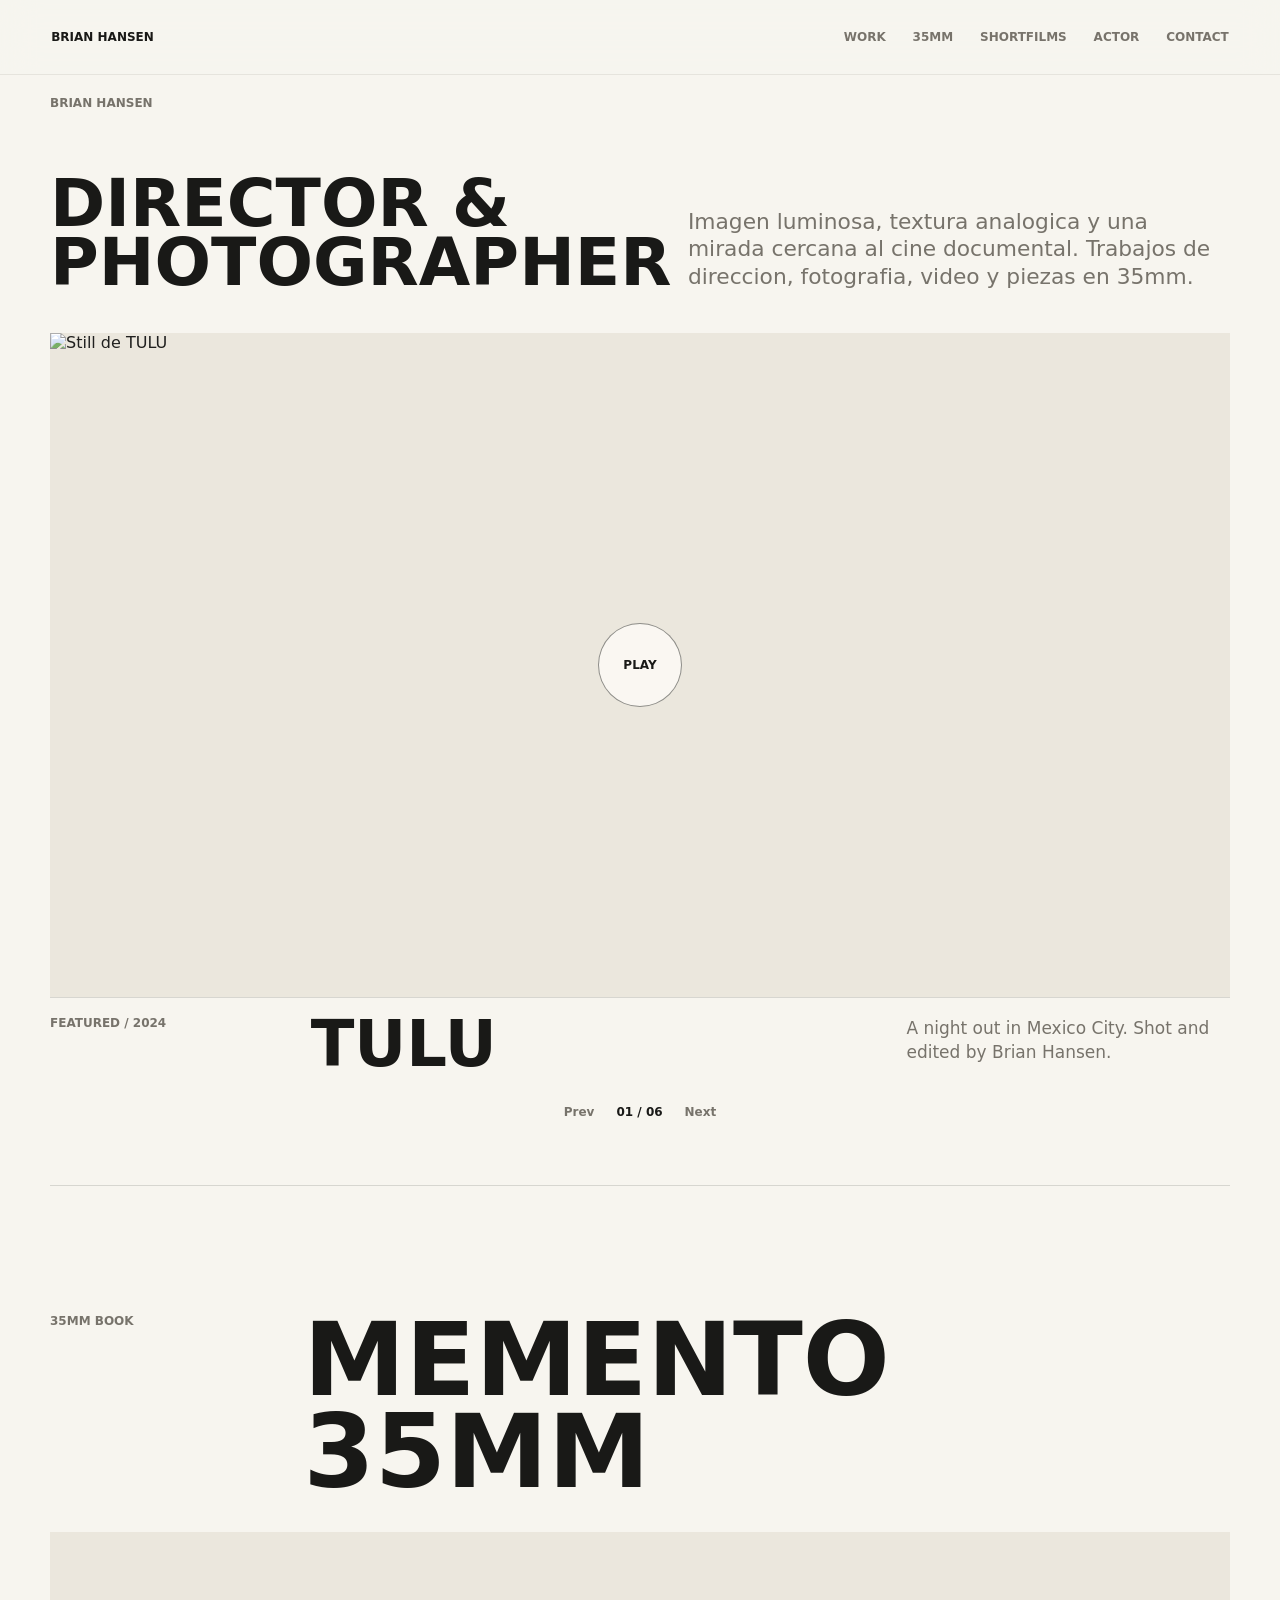
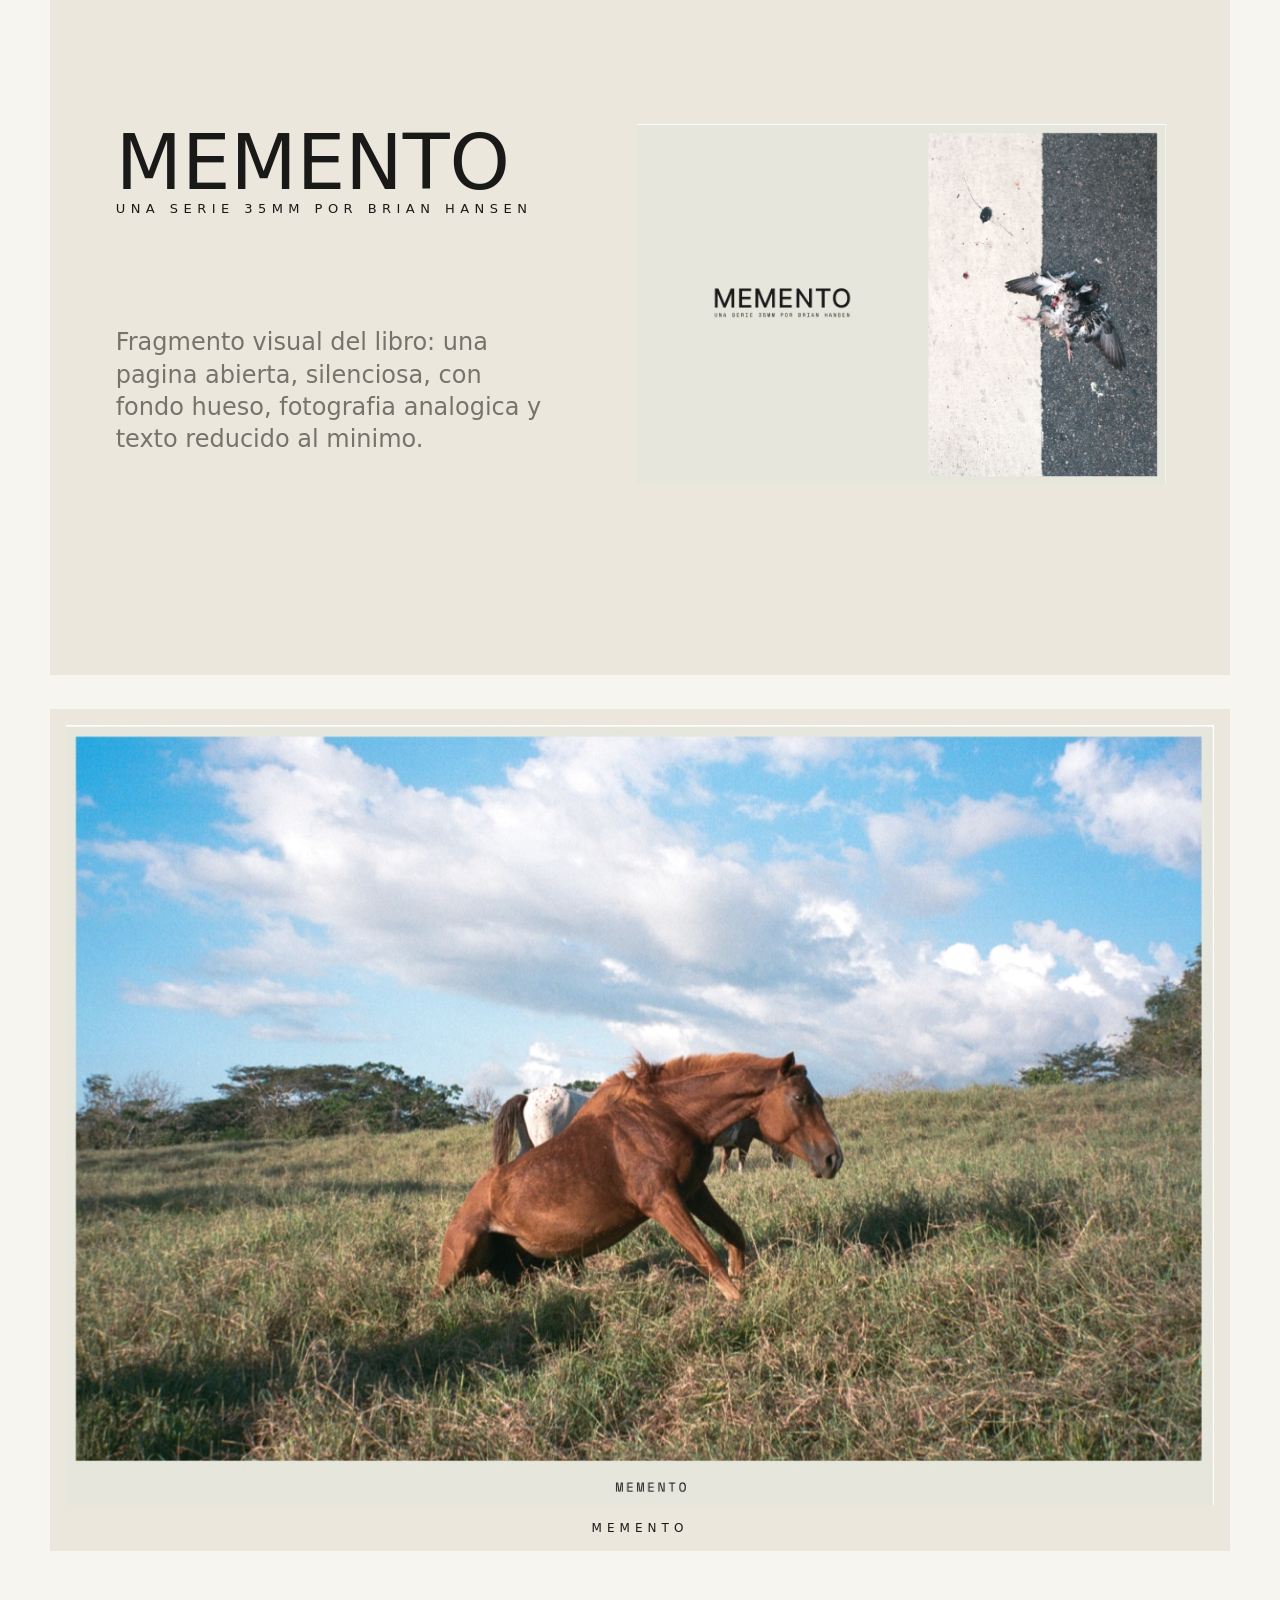
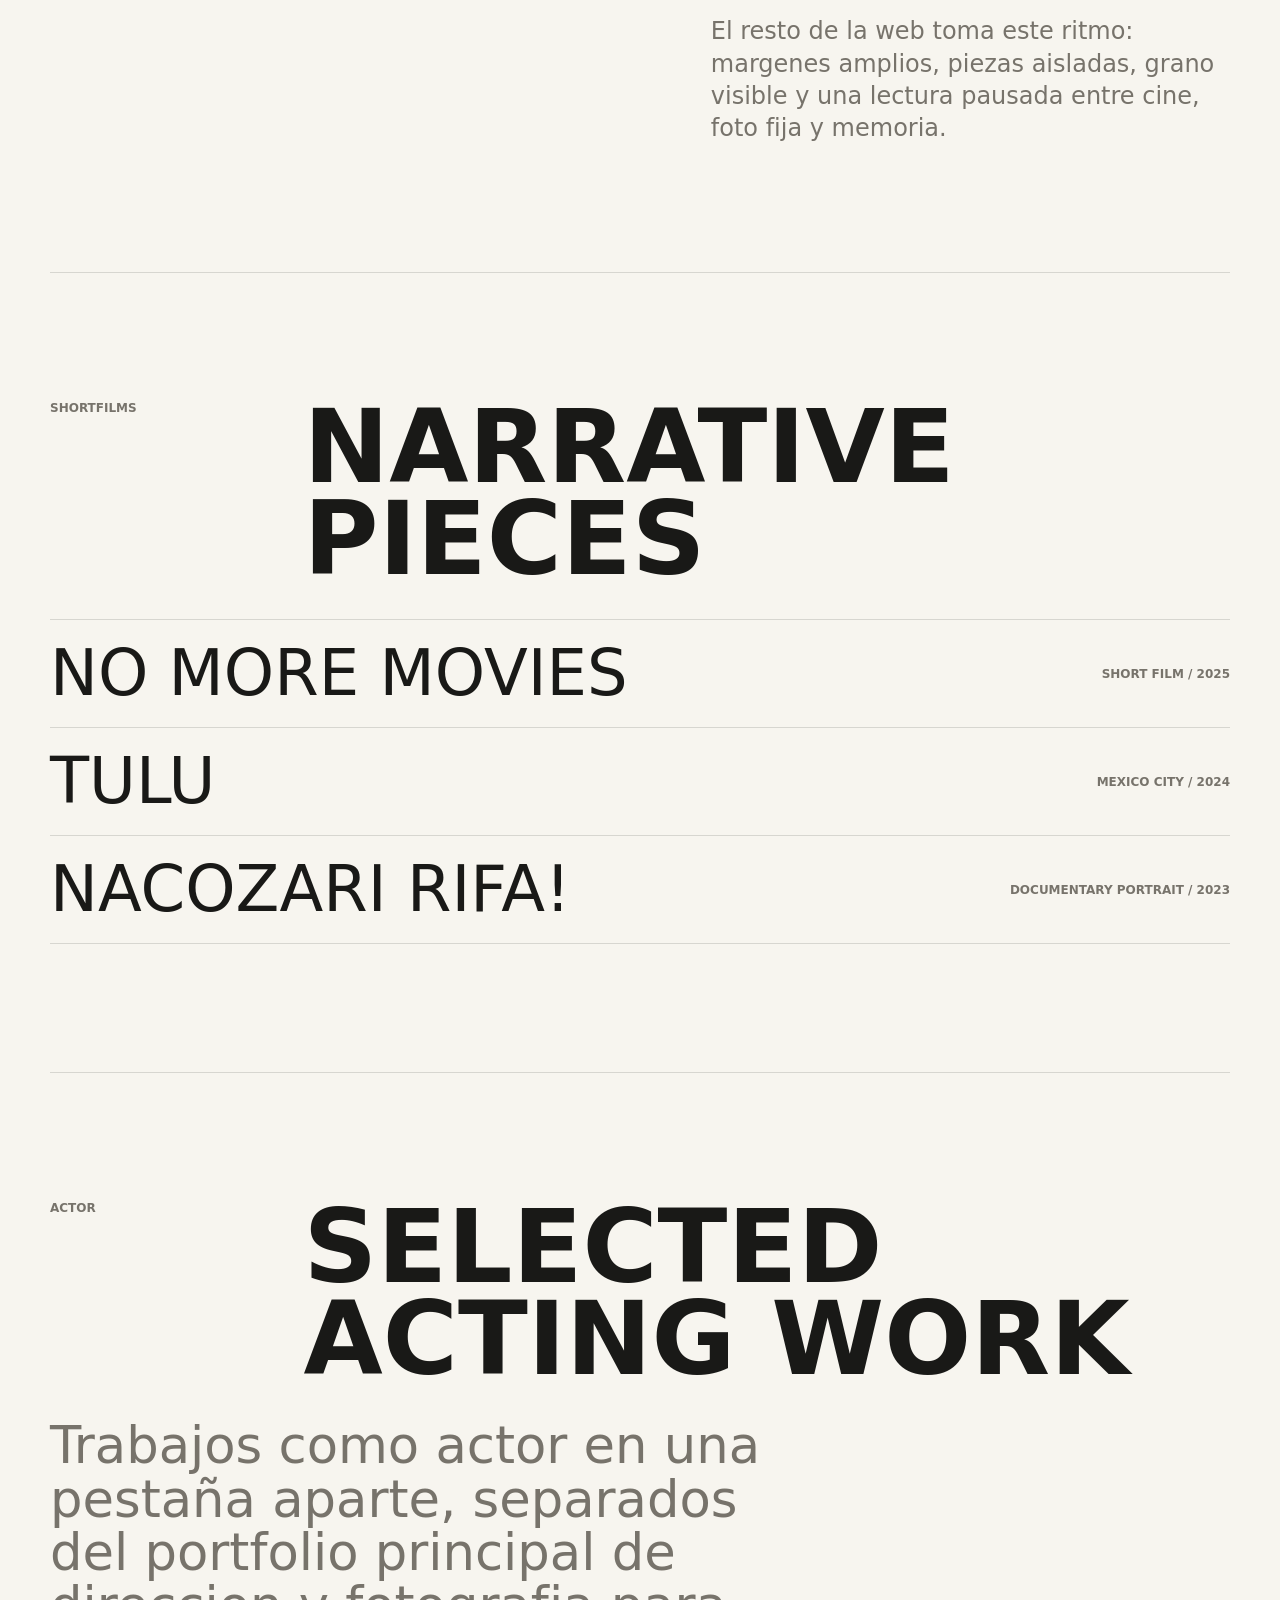
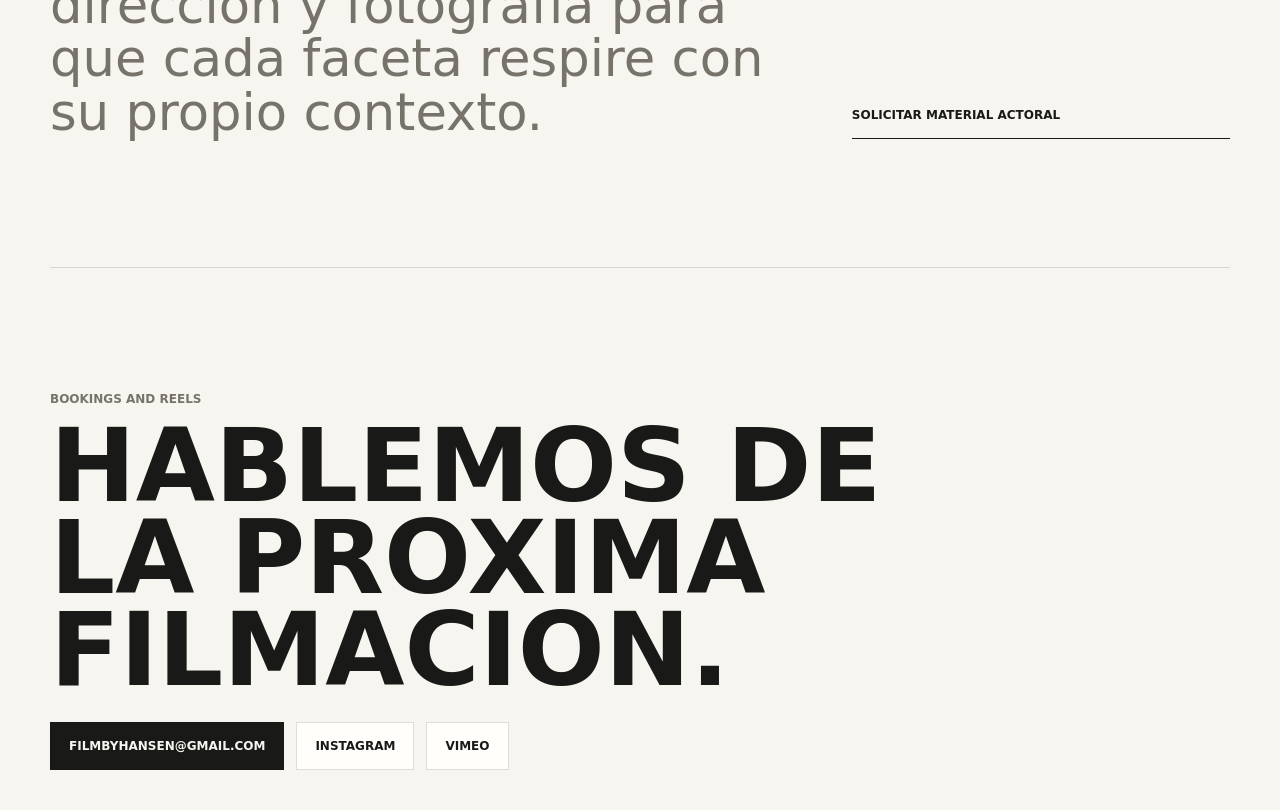
==== index.html @ e718292d "Integrate MEMENTO book design" ====
<!DOCTYPE html>
<html lang="es">
  <head>
    <meta charset="UTF-8" />
    <meta name="viewport" content="width=device-width, initial-scale=1.0" />
    <meta
      name="description"
      content="Portfolio de Brian Hansen: director y fotografo con trabajos en video, shortfilms y fotografia 35mm."
    />
    <title>Brian Hansen | Director &amp; Photographer</title>
    <link rel="preconnect" href="https://player.vimeo.com" />
    <link rel="preconnect" href="https://i.vimeocdn.com" />
    <link rel="stylesheet" href="styles.css" />
  </head>
  <body>
    <header class="site-header" aria-label="Navegacion principal">
      <a class="brand" href="#top" aria-label="Brian Hansen inicio">Brian Hansen</a>
      <nav class="nav-links" aria-label="Secciones">
        <a href="#work">Work</a>
        <a href="#film35">35mm</a>
        <a href="#shortfilms">Shortfilms</a>
        <a href="#actor">Actor</a>
        <a href="#contact">Contact</a>
      </nav>
    </header>

    <main id="top">
      <section class="hero" id="work" aria-labelledby="hero-title">
        <div class="hero-intro">
          <p class="eyebrow">Brian Hansen</p>
          <h1 id="hero-title">Director &amp; Photographer</h1>
          <p>
            Imagen luminosa, textura analogica y una mirada cercana al cine documental.
            Trabajos de direccion, fotografia, video y piezas en 35mm.
          </p>
        </div>

        <section class="video-slider" aria-label="Slider de videos destacados">
          <div class="slider-stage">
            <article class="video-slide is-active" data-slide="0">
              <div class="video-embed">
                <img
                  src="https://i.vimeocdn.com/video/2120066366-47542d2ae4c9530324d11126ade38a6db3bd0c8433f5620259aca87ca85e91a3-d_1280?region=us"
                  alt="Still de TULU"
                />
                <iframe
                  title="TULU"
                  data-src="https://player.vimeo.com/video/1163724360?autoplay=1&title=0&byline=0&portrait=0"
                  allow="autoplay; fullscreen; picture-in-picture"
                  allowfullscreen
                ></iframe>
                <button class="play-toggle" type="button" aria-label="Reproducir TULU">Play</button>
              </div>
              <div class="slide-caption">
                <p class="meta">Featured / 2024</p>
                <h2>TULU</h2>
                <p>A night out in Mexico City. Shot and edited by Brian Hansen.</p>
              </div>
            </article>

            <article class="video-slide" data-slide="1">
              <div class="video-embed">
                <img
                  src="https://i.vimeocdn.com/video/2115285097-c796450a4f90e58082576130c199a78e72ada7231e82ee15c2a05579bdffb4ff-d_1280?region=us"
                  alt="Still de Bonita de Coco Rodriguez"
                />
                <iframe
                  title="Bonita - Coco Rodriguez"
                  data-src="https://player.vimeo.com/video/1160390224?autoplay=1&title=0&byline=0&portrait=0"
                  allow="autoplay; fullscreen; picture-in-picture"
                  allowfullscreen
                ></iframe>
                <button class="play-toggle" type="button" aria-label="Reproducir Bonita">Play</button>
              </div>
              <div class="slide-caption">
                <p class="meta">Music video / 2021</p>
                <h2>Bonita</h2>
                <p>Coco Rodriguez. Una pieza de color suave, movimiento y retrato musical.</p>
              </div>
            </article>

            <article class="video-slide" data-slide="2">
              <div class="video-embed">
                <img
                  src="https://i.vimeocdn.com/video/2115280532-c2b528289d52d48f1424326a07df5d8d3e3b87e5ed878d24eaed14f46be901dd-d_1280?region=us"
                  alt="Still de Ludmila Di Pasquale"
                />
                <iframe
                  title="Ludmila Di Pasquale"
                  data-src="https://player.vimeo.com/video/1160387061?autoplay=1&title=0&byline=0&portrait=0"
                  allow="autoplay; fullscreen; picture-in-picture"
                  allowfullscreen
                ></iframe>
                <button class="play-toggle" type="button" aria-label="Reproducir Ludmila Di Pasquale">Play</button>
              </div>
              <div class="slide-caption">
                <p class="meta">VHS diaries / 2026</p>
                <h2>Ludmila Di Pasquale</h2>
                <p>Diario visual con pulso analogico, textura y un mood intimo.</p>
              </div>
            </article>

            <article class="video-slide" data-slide="3">
              <div class="video-embed">
                <img
                  src="https://i.vimeocdn.com/video/2115272348-2d9ceb173dfac9122493ea0d6aaea3e7dd2c75ab7226b50a33361fa3407226e4-d_1280?region=us"
                  alt="Still de Nacozari Rifa"
                />
                <iframe
                  title="NACOZARI RIFA!"
                  data-src="https://player.vimeo.com/video/1160381965?autoplay=1&title=0&byline=0&portrait=0"
                  allow="autoplay; fullscreen; picture-in-picture"
                  allowfullscreen
                ></iframe>
                <button class="play-toggle" type="button" aria-label="Reproducir Nacozari Rifa">Play</button>
              </div>
              <div class="slide-caption">
                <p class="meta">Documentary portrait / 2023</p>
                <h2>NACOZARI RIFA!</h2>
                <p>Retrato comunitario con energia de calle y textura documental.</p>
              </div>
            </article>

            <article class="video-slide" data-slide="4">
              <div class="video-embed">
                <img
                  src="https://i.vimeocdn.com/video/2115269432-40ba383ea2861d95f8d03ea176ce89d746c56f8c83f5751fd62368b0796d7a76-d_1280?region=us"
                  alt="Still de Chevrolet S10 Max"
                />
                <iframe
                  title="Chevrolet S10 Max"
                  data-src="https://player.vimeo.com/video/1160375315?autoplay=1&title=0&byline=0&portrait=0"
                  allow="autoplay; fullscreen; picture-in-picture"
                  allowfullscreen
                ></iframe>
                <button class="play-toggle" type="button" aria-label="Reproducir Chevrolet S10 Max">Play</button>
              </div>
              <div class="slide-caption">
                <p class="meta">Commercial / 2025</p>
                <h2>Chevrolet S10 Max</h2>
                <p>Trabajo comercial con escala, ritmo y direccion de imagen.</p>
              </div>
            </article>

            <article class="video-slide" data-slide="5">
              <div class="video-embed">
                <img
                  src="https://i.vimeocdn.com/video/2071306256-d37beba1914ae147e707527c3e86667fc1a6af97c6951a404f28686cd6ac36c1-d_1280?region=us"
                  alt="Still de No More Movies"
                />
                <iframe
                  title="No More Movies"
                  data-src="https://player.vimeo.com/video/1038807040?autoplay=1&title=0&byline=0&portrait=0"
                  allow="autoplay; fullscreen; picture-in-picture"
                  allowfullscreen
                ></iframe>
                <button class="play-toggle" type="button" aria-label="Reproducir No More Movies">Play</button>
              </div>
              <div class="slide-caption">
                <p class="meta">Short film / 2025</p>
                <h2>No More Movies</h2>
                <p>Pieza narrativa breve, integrada al slider para reproducirse dentro de la web.</p>
              </div>
            </article>
          </div>

          <div class="slider-controls" aria-label="Controles del slider">
            <button class="slider-prev" type="button">Prev</button>
            <span class="slider-count" aria-live="polite">01 / 06</span>
            <button class="slider-next" type="button">Next</button>
          </div>
        </section>
      </section>

      <section class="section film35-section" id="film35" aria-labelledby="film35-title">
        <div class="section-heading">
          <p class="eyebrow">35mm book</p>
          <h2 id="film35-title">MEMENTO 35mm</h2>
        </div>
        <div class="memento-book">
          <div class="memento-copy">
            <p class="book-title">MEMENTO</p>
            <p class="book-subtitle">Una serie 35mm por Brian Hansen</p>
            <p>
              Fragmento visual del libro: una pagina abierta, silenciosa, con fondo hueso,
              fotografia analogica y texto reducido al minimo.
            </p>
          </div>
          <figure class="memento-cover">
            <img src="assets/memento-cover.jpg" alt="Portada del libro MEMENTO 35mm" />
          </figure>
        </div>
        <figure class="memento-landscape">
          <img src="assets/memento-landscape.jpg" alt="Doble pagina fotografica del libro MEMENTO 35mm" />
          <figcaption>MEMENTO</figcaption>
        </figure>
        <div class="memento-note">
          <p>
            El resto de la web toma este ritmo: margenes amplios, piezas aisladas,
            grano visible y una lectura pausada entre cine, foto fija y memoria.
          </p>
        </div>
      </section>

      <section class="section shortfilms-section" id="shortfilms" aria-labelledby="shortfilms-title">
        <div class="section-heading">
          <p class="eyebrow">Shortfilms</p>
          <h2 id="shortfilms-title">Narrative pieces</h2>
        </div>
        <div class="project-list">
          <button class="project-trigger" type="button" data-target-slide="5">
            <span>No More Movies</span>
            <small>Short film / 2025</small>
          </button>
          <button class="project-trigger" type="button" data-target-slide="0">
            <span>TULU</span>
            <small>Mexico City / 2024</small>
          </button>
          <button class="project-trigger" type="button" data-target-slide="3">
            <span>NACOZARI RIFA!</span>
            <small>Documentary portrait / 2023</small>
          </button>
        </div>
      </section>

      <section class="section actor-section" id="actor" aria-labelledby="actor-title">
        <div class="section-heading">
          <p class="eyebrow">Actor</p>
          <h2 id="actor-title">Selected acting work</h2>
        </div>
        <div class="actor-copy">
          <p>
            Trabajos como actor en una pestaña aparte, separados del portfolio principal de
            direccion y fotografia para que cada faceta respire con su propio contexto.
          </p>
          <a class="text-link" href="mailto:filmbyhansen@gmail.com">Solicitar material actoral</a>
        </div>
      </section>

      <section class="contact-section" id="contact" aria-labelledby="contact-title">
        <p class="eyebrow">Bookings and reels</p>
        <h2 id="contact-title">Hablemos de la proxima filmacion.</h2>
        <div class="contact-actions">
          <a class="button primary" href="mailto:filmbyhansen@gmail.com">filmbyhansen@gmail.com</a>
          <a class="button secondary" href="https://www.instagram.com/whoisbrianhansen/" target="_blank" rel="noreferrer">
            Instagram
          </a>
          <a class="button secondary" href="https://vimeo.com/user194270253" target="_blank" rel="noreferrer">
            Vimeo
          </a>
        </div>
      </section>
    </main>

    <script>
      const slides = Array.from(document.querySelectorAll(".video-slide"));
      const projectTriggers = Array.from(document.querySelectorAll(".project-trigger"));
      const previousButton = document.querySelector(".slider-prev");
      const nextButton = document.querySelector(".slider-next");
      const count = document.querySelector(".slider-count");
      let activeIndex = 0;

      function stopSlide(slide) {
        const iframe = slide.querySelector("iframe");
        iframe.src = "";
        slide.classList.remove("is-playing");
      }

      function updateCount() {
        count.textContent = `${String(activeIndex + 1).padStart(2, "0")} / ${String(slides.length).padStart(2, "0")}`;
      }

      function showSlide(index) {
        stopSlide(slides[activeIndex]);
        activeIndex = (index + slides.length) % slides.length;
        slides.forEach((slide, slideIndex) => {
          slide.classList.toggle("is-active", slideIndex === activeIndex);
        });
        updateCount();
      }

      function showAndPlaySlide(index) {
        showSlide(index);
        document.querySelector("#work").scrollIntoView({ behavior: "smooth", block: "start" });
        window.setTimeout(() => playSlide(slides[activeIndex]), 320);
      }

      function playSlide(slide) {
        const iframe = slide.querySelector("iframe");
        if (!iframe.src) {
          iframe.src = iframe.dataset.src;
        }
        slide.classList.add("is-playing");
      }

      previousButton.addEventListener("click", () => showSlide(activeIndex - 1));
      nextButton.addEventListener("click", () => showSlide(activeIndex + 1));

      slides.forEach((slide) => {
        slide.querySelector(".play-toggle").addEventListener("click", () => playSlide(slide));
      });

      projectTriggers.forEach((trigger) => {
        trigger.addEventListener("click", () => showAndPlaySlide(Number(trigger.dataset.targetSlide)));
      });

      document.addEventListener("keydown", (event) => {
        if (event.key === "ArrowLeft") showSlide(activeIndex - 1);
        if (event.key === "ArrowRight") showSlide(activeIndex + 1);
      });
    </script>
  </body>
</html>
---- styles.css ----
:root {
  --ink: #191917;
  --muted: #77736b;
  --paper: #f7f5ef;
  --soft: #ebe7dd;
  --line: rgba(25, 25, 23, 0.14);
  --white: #fffefa;
  --max: 1180px;
}

* {
  box-sizing: border-box;
}

html {
  scroll-behavior: smooth;
}

body {
  margin: 0;
  background: var(--paper);
  color: var(--ink);
  font-family: Inter, ui-sans-serif, system-ui, -apple-system, BlinkMacSystemFont, "Segoe UI", sans-serif;
}

img,
iframe {
  display: block;
}

img {
  width: 100%;
  height: 100%;
  object-fit: cover;
}

iframe {
  border: 0;
}

a {
  color: inherit;
  text-decoration: none;
}

button {
  border: 0;
  color: inherit;
  font: inherit;
  background: transparent;
  cursor: pointer;
}

.site-header {
  position: fixed;
  z-index: 30;
  top: 0;
  left: 0;
  right: 0;
  display: flex;
  align-items: center;
  justify-content: space-between;
  gap: 24px;
  padding: 22px clamp(18px, 4vw, 52px);
  background: rgba(247, 245, 239, 0.78);
  border-bottom: 1px solid rgba(25, 25, 23, 0.08);
  backdrop-filter: blur(18px);
}

.brand,
.nav-links,
.eyebrow,
.meta,
.slider-controls,
.button,
.text-link {
  text-transform: uppercase;
  letter-spacing: 0;
  font-size: 12px;
  font-weight: 750;
}

.brand {
  white-space: nowrap;
}

.nav-links {
  display: flex;
  align-items: center;
  gap: clamp(12px, 2.1vw, 30px);
  color: var(--muted);
}

.nav-links a {
  padding: 8px 0;
}

.nav-links a:hover {
  color: var(--ink);
}

.hero {
  width: min(var(--max), calc(100% - 36px));
  min-height: 100vh;
  display: grid;
  align-content: center;
  gap: clamp(24px, 4vw, 42px);
  margin: 0 auto;
  padding: 96px 0 58px;
}

.hero-intro {
  display: grid;
  grid-template-columns: minmax(0, 0.9fr) minmax(280px, 0.85fr);
  gap: clamp(22px, 5vw, 78px);
  align-items: end;
}

.eyebrow,
.meta {
  margin: 0;
  color: var(--muted);
}

.hero-intro .eyebrow {
  grid-column: 1 / -1;
}

h1,
h2,
h3,
p,
figure {
  margin-top: 0;
}

h1 {
  grid-column: 1;
  max-width: 620px;
  margin-bottom: 0;
  font-size: clamp(40px, 5.2vw, 68px);
  line-height: 0.88;
  letter-spacing: 0;
  text-transform: uppercase;
}

.hero-intro > p:last-child {
  grid-column: 2;
  max-width: 540px;
  margin-bottom: 0;
  color: var(--muted);
  font-size: clamp(17px, 1.7vw, 22px);
  line-height: 1.28;
}

.video-slider {
  position: relative;
}

.slider-stage {
  position: relative;
  min-height: clamp(480px, 63vw, 740px);
}

.video-slide {
  position: absolute;
  inset: 0;
  display: grid;
  grid-template-columns: minmax(0, 1fr);
  align-content: start;
  gap: 18px;
  opacity: 0;
  pointer-events: none;
  transform: translateY(16px);
  transition: opacity 320ms ease, transform 320ms ease;
}

.video-slide.is-active {
  opacity: 1;
  pointer-events: auto;
  transform: translateY(0);
}

.video-embed {
  position: relative;
  overflow: hidden;
  width: 100%;
  aspect-ratio: 16 / 9;
  background: var(--soft);
}

.video-embed img,
.video-embed iframe {
  position: absolute;
  inset: 0;
  width: 100%;
  height: 100%;
}

.video-embed img {
  filter: saturate(0.62) contrast(0.95) brightness(1.08);
  transition: opacity 220ms ease, transform 420ms ease;
}

.video-slide.is-active .video-embed:hover img {
  transform: scale(1.018);
}

.video-embed iframe {
  z-index: 2;
  background: #000;
  opacity: 0;
  transition: opacity 180ms ease;
}

.video-slide.is-playing iframe {
  opacity: 1;
}

.video-slide.is-playing img,
.video-slide.is-playing .play-toggle {
  opacity: 0;
  pointer-events: none;
}

.play-toggle {
  position: absolute;
  z-index: 3;
  left: 50%;
  top: 50%;
  width: 84px;
  height: 84px;
  display: inline-flex;
  align-items: center;
  justify-content: center;
  border: 1px solid rgba(25, 25, 23, 0.48);
  border-radius: 50%;
  background: rgba(255, 254, 250, 0.72);
  text-transform: uppercase;
  font-size: 12px;
  font-weight: 800;
  transform: translate(-50%, -50%);
  transition: background 180ms ease, transform 180ms ease, opacity 180ms ease;
}

.play-toggle:hover {
  background: var(--white);
  transform: translate(-50%, -50%) scale(1.04);
}

.slide-caption {
  display: grid;
  grid-template-columns: minmax(0, 0.42fr) minmax(0, 1fr) minmax(260px, 0.56fr);
  gap: 18px;
  align-items: start;
  padding-top: 18px;
  border-top: 1px solid var(--line);
}

.slide-caption h2 {
  margin-bottom: 0;
  font-size: clamp(32px, 5vw, 72px);
  line-height: 0.9;
  text-transform: uppercase;
}

.slide-caption p:last-child {
  margin-bottom: 0;
  color: var(--muted);
  font-size: 17px;
  line-height: 1.45;
}

.slider-controls {
  display: flex;
  align-items: center;
  justify-content: center;
  gap: 18px;
  margin-top: 24px;
  color: var(--muted);
}

.slider-controls button {
  padding: 8px 4px;
}

.slider-controls button:hover {
  color: var(--ink);
}

.slider-count {
  color: var(--ink);
}

.section,
.contact-section {
  width: min(var(--max), calc(100% - 36px));
  margin: 0 auto;
}

.section {
  padding: clamp(76px, 10vw, 132px) 0;
  border-top: 1px solid var(--line);
}

.section-heading {
  display: grid;
  grid-template-columns: minmax(120px, 0.25fr) minmax(0, 1fr);
  gap: 22px;
  align-items: start;
  margin-bottom: 34px;
}

.section-heading h2 {
  margin-bottom: 0;
  font-size: clamp(42px, 8vw, 112px);
  line-height: 0.9;
  text-transform: uppercase;
}

.memento-book {
  display: grid;
  grid-template-columns: minmax(0, 0.86fr) minmax(360px, 1.05fr);
  gap: clamp(28px, 7vw, 108px);
  align-items: center;
  min-height: clamp(520px, 58vw, 760px);
  padding: clamp(26px, 5vw, 64px);
  background: var(--soft);
}

.memento-copy {
  align-self: center;
  max-width: 430px;
  margin-inline: auto;
}

.book-title {
  margin-bottom: 4px;
  color: var(--ink);
  font-size: clamp(48px, 6vw, 84px);
  line-height: 0.9;
  text-transform: uppercase;
}

.book-subtitle {
  margin-bottom: clamp(58px, 9vw, 110px);
  color: var(--ink);
  text-transform: uppercase;
  font-size: 13px;
  letter-spacing: 0.42em;
}

.memento-copy p:last-child,
.memento-note p {
  color: var(--muted);
  font-size: clamp(18px, 2vw, 24px);
  line-height: 1.34;
}

.memento-cover {
  margin: 0;
  background: var(--paper);
}

.memento-cover img,
.memento-landscape img {
  height: auto;
  object-fit: contain;
  filter: saturate(0.86) contrast(0.98) brightness(1.02);
}

.memento-landscape {
  margin: clamp(18px, 3vw, 34px) 0 0;
  padding: clamp(10px, 1.4vw, 16px);
  background: var(--soft);
}

.memento-landscape img {
  aspect-ratio: 1200 / 816;
}

.memento-landscape figcaption {
  margin-top: 16px;
  text-align: center;
  color: var(--ink);
  text-transform: uppercase;
  font-size: 12px;
  letter-spacing: 0.42em;
}

.memento-note {
  display: grid;
  grid-template-columns: minmax(0, 0.56fr) minmax(280px, 0.44fr);
  margin-top: clamp(30px, 5vw, 72px);
}

.memento-note p {
  grid-column: 2;
  margin-bottom: 0;
}

.project-list {
  display: grid;
  border-top: 1px solid var(--line);
}

.project-trigger {
  display: grid;
  grid-template-columns: minmax(0, 1fr) auto;
  gap: 20px;
  align-items: center;
  width: 100%;
  padding: 24px 0;
  border-bottom: 1px solid var(--line);
  text-align: left;
}

.project-trigger:hover span,
.project-trigger:focus-visible span {
  color: var(--muted);
}

.project-trigger span {
  font-size: clamp(28px, 5vw, 68px);
  line-height: 0.92;
  text-transform: uppercase;
}

.project-trigger small {
  color: var(--muted);
  text-transform: uppercase;
  font-size: 12px;
  font-weight: 800;
}

.actor-copy {
  display: grid;
  grid-template-columns: minmax(0, 0.82fr) auto;
  gap: 28px;
  align-items: end;
}

.actor-copy p {
  max-width: 820px;
  margin-bottom: 0;
  color: var(--muted);
  font-size: clamp(24px, 4vw, 54px);
  line-height: 1.04;
}

.text-link {
  display: inline-flex;
  align-items: center;
  min-height: 46px;
  border-bottom: 1px solid currentColor;
}

.contact-section {
  padding: clamp(74px, 10vw, 124px) 0 40px;
  border-top: 1px solid var(--line);
}

.contact-section h2 {
  max-width: 920px;
  margin: 14px 0 26px;
  font-size: clamp(44px, 8vw, 116px);
  line-height: 0.9;
  text-transform: uppercase;
}

.contact-actions {
  display: flex;
  flex-wrap: wrap;
  gap: 12px;
}

.button {
  min-height: 48px;
  display: inline-flex;
  align-items: center;
  justify-content: center;
  border: 1px solid var(--line);
  padding: 0 18px;
  background: var(--white);
}

.button.primary {
  background: var(--ink);
  color: var(--paper);
}

.button:hover {
  border-color: rgba(25, 25, 23, 0.36);
}

@media (max-width: 900px) {
  .hero-intro,
  .slide-caption,
  .section-heading,
  .actor-copy {
    grid-template-columns: 1fr;
  }

  .hero-intro > p:last-child {
    grid-column: auto;
  }

  .slider-stage {
    min-height: clamp(430px, 86vw, 640px);
  }

  .memento-book,
  .memento-note {
    grid-template-columns: 1fr;
  }

  .memento-note p {
    grid-column: auto;
  }
}

@media (max-width: 680px) {
  .site-header {
    position: sticky;
    align-items: start;
  }

  .nav-links {
    display: grid;
    grid-template-columns: repeat(2, auto);
    justify-content: end;
    gap: 4px 14px;
    font-size: 11px;
  }

  .hero {
    min-height: auto;
    padding-top: 46px;
  }

  .slider-stage {
    min-height: 420px;
  }

  .video-embed {
    aspect-ratio: 4 / 5;
  }

  .play-toggle {
    width: 70px;
    height: 70px;
  }

  .memento-book {
    min-height: auto;
    padding: 24px;
  }

  .book-subtitle,
  .memento-landscape figcaption {
    letter-spacing: 0.22em;
  }

  .project-trigger {
    grid-template-columns: 1fr;
    gap: 8px;
  }

  .contact-actions,
  .button {
    width: 100%;
  }
}
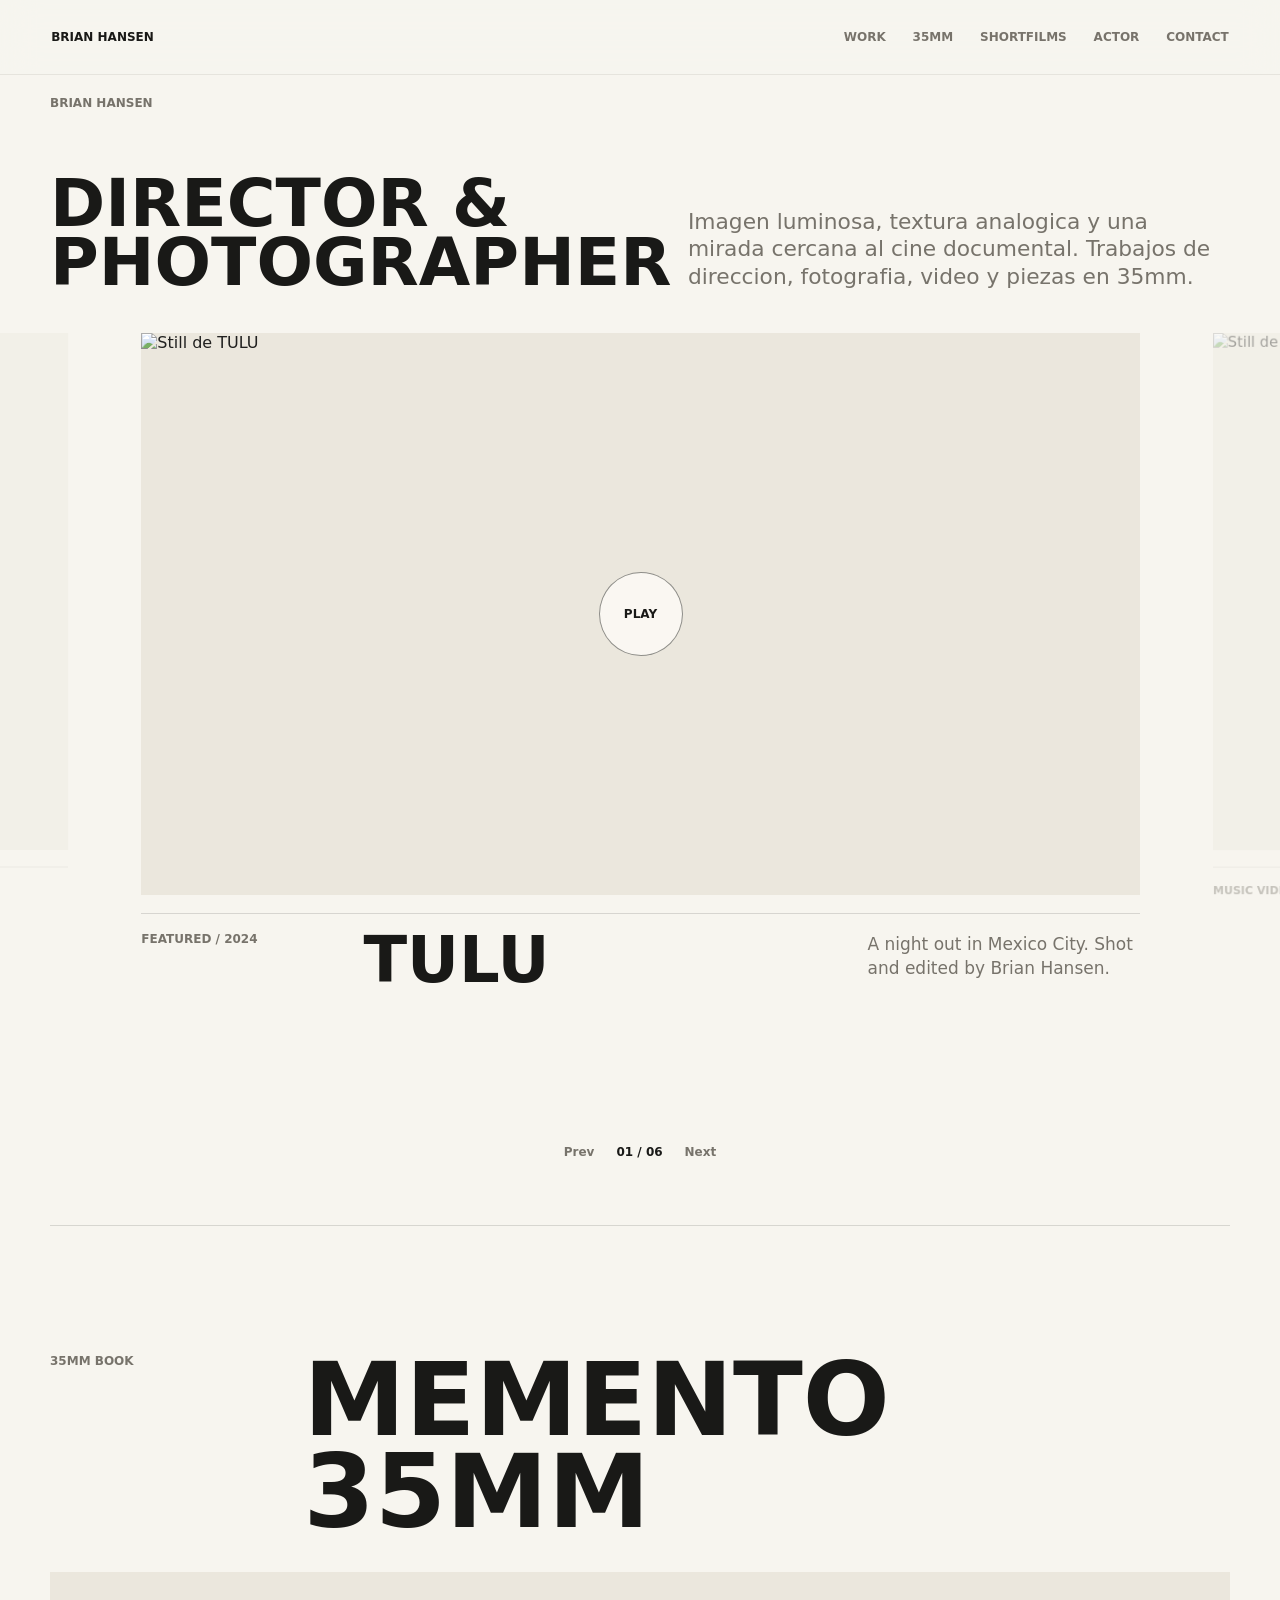
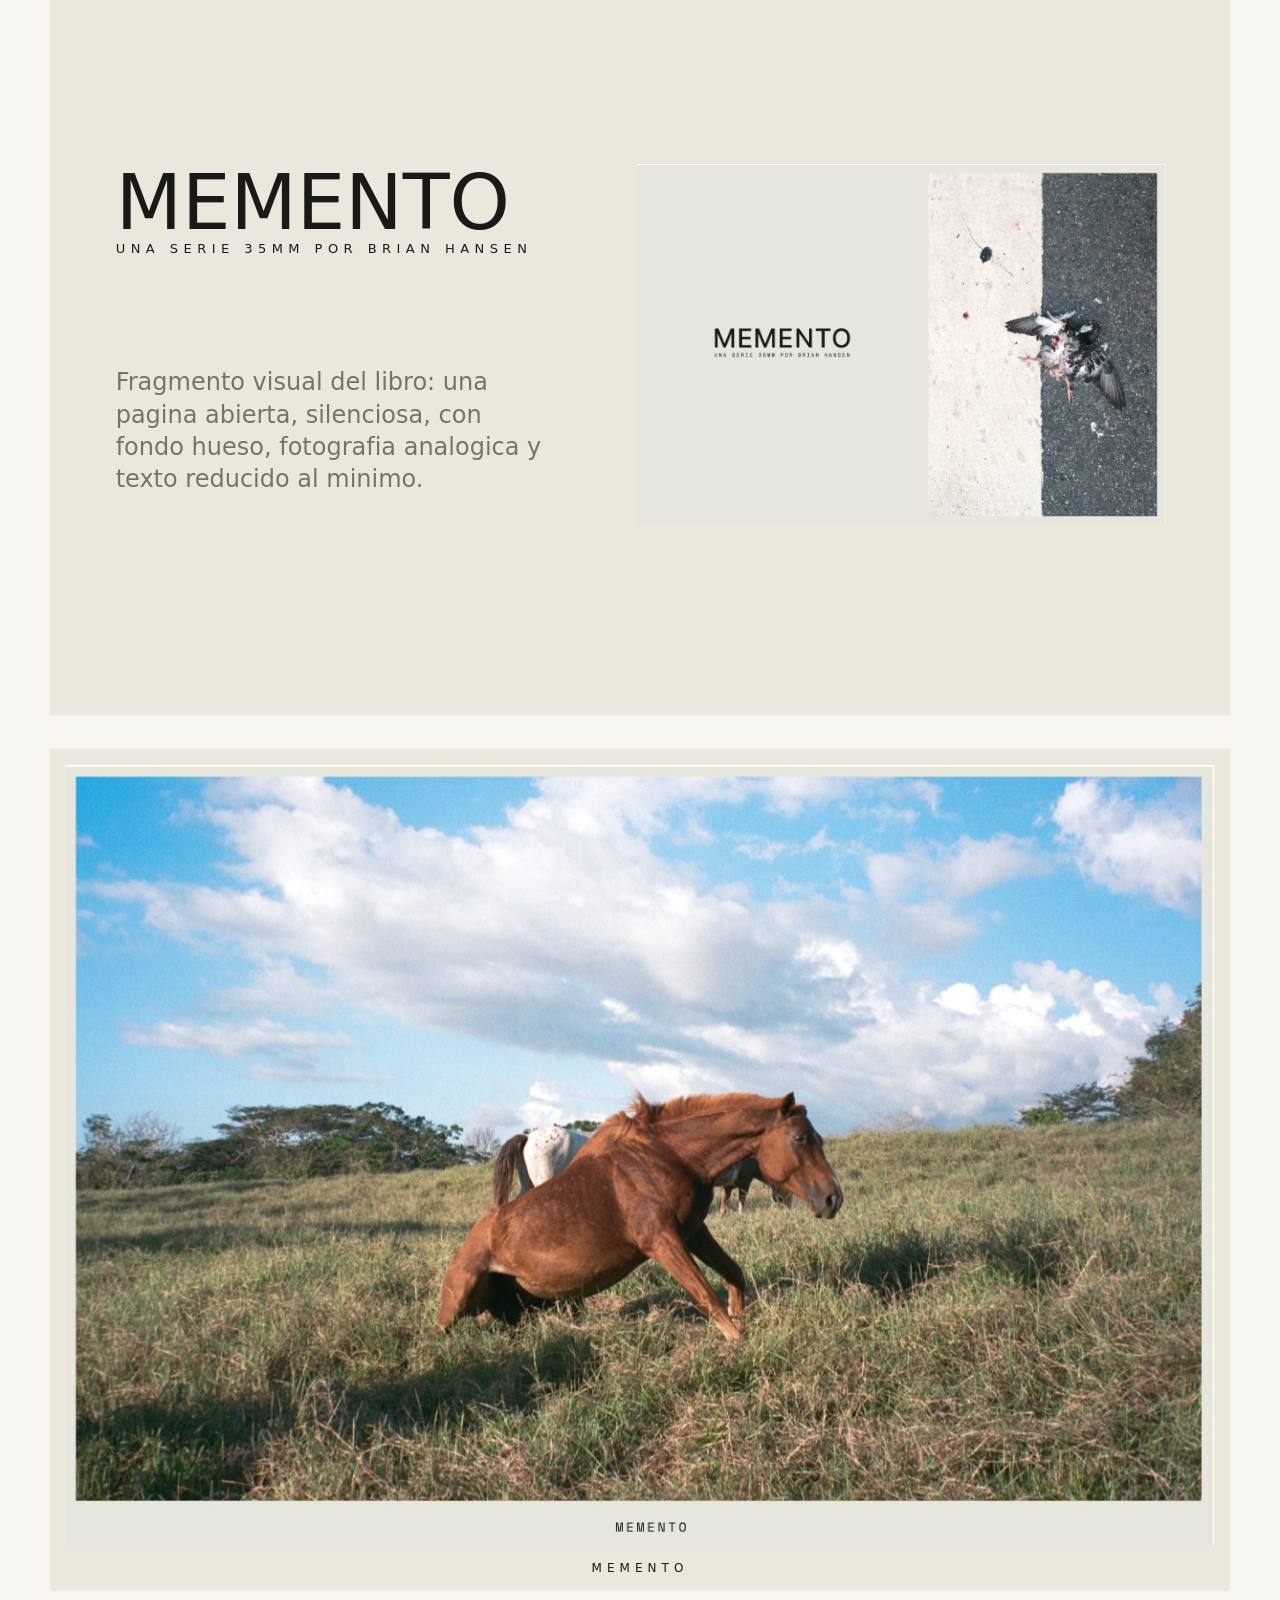
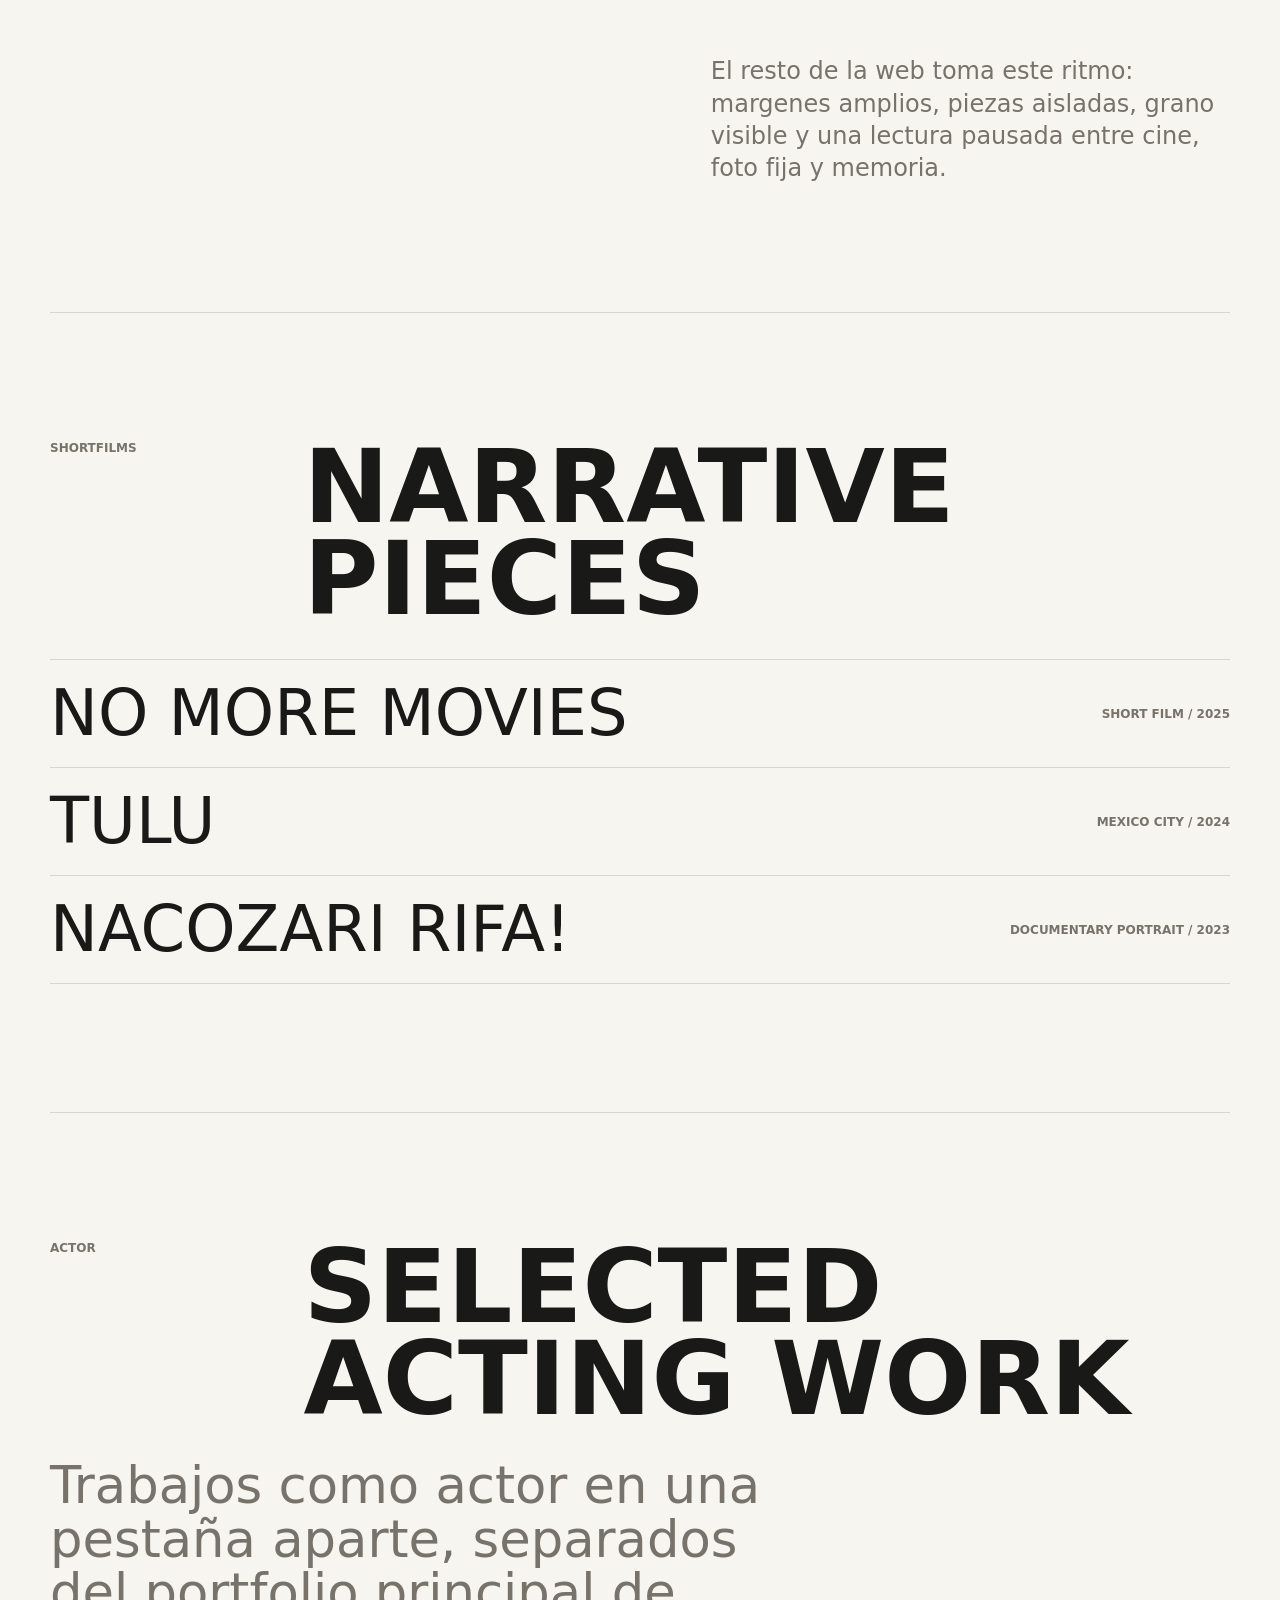
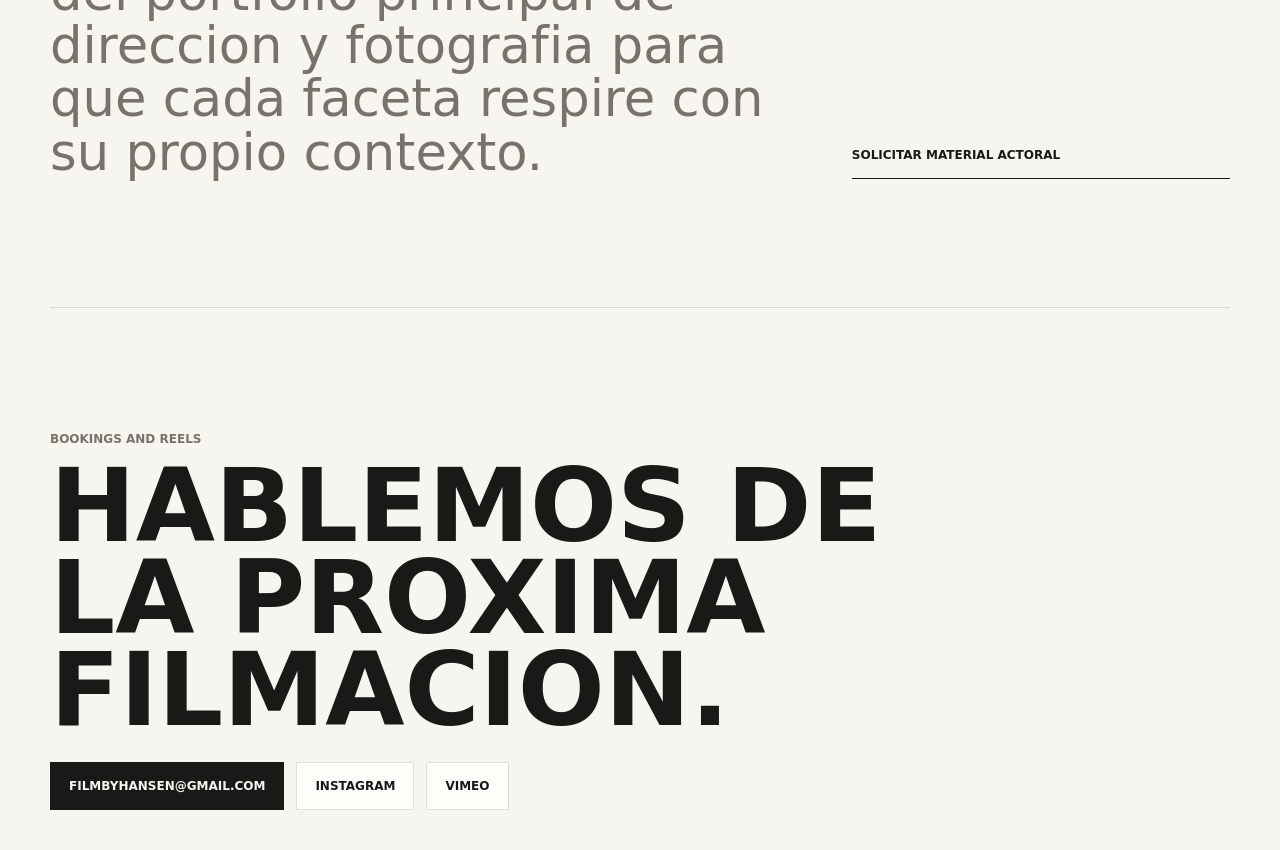
==== commit 7aefcee4: "Make video slider circular" ====
--- a/index.html
+++ b/index.html
@@ -36,132 +36,134 @@
         </div>
 
         <section class="video-slider" aria-label="Slider de videos destacados">
-          <div class="slider-stage">
-            <article class="video-slide is-active" data-slide="0">
-              <div class="video-embed">
-                <img
-                  src="https://i.vimeocdn.com/video/2120066366-47542d2ae4c9530324d11126ade38a6db3bd0c8433f5620259aca87ca85e91a3-d_1280?region=us"
-                  alt="Still de TULU"
-                />
-                <iframe
-                  title="TULU"
-                  data-src="https://player.vimeo.com/video/1163724360?autoplay=1&title=0&byline=0&portrait=0"
-                  allow="autoplay; fullscreen; picture-in-picture"
-                  allowfullscreen
-                ></iframe>
-                <button class="play-toggle" type="button" aria-label="Reproducir TULU">Play</button>
-              </div>
-              <div class="slide-caption">
-                <p class="meta">Featured / 2024</p>
-                <h2>TULU</h2>
-                <p>A night out in Mexico City. Shot and edited by Brian Hansen.</p>
-              </div>
-            </article>
-
-            <article class="video-slide" data-slide="1">
-              <div class="video-embed">
-                <img
-                  src="https://i.vimeocdn.com/video/2115285097-c796450a4f90e58082576130c199a78e72ada7231e82ee15c2a05579bdffb4ff-d_1280?region=us"
-                  alt="Still de Bonita de Coco Rodriguez"
-                />
-                <iframe
-                  title="Bonita - Coco Rodriguez"
-                  data-src="https://player.vimeo.com/video/1160390224?autoplay=1&title=0&byline=0&portrait=0"
-                  allow="autoplay; fullscreen; picture-in-picture"
-                  allowfullscreen
-                ></iframe>
-                <button class="play-toggle" type="button" aria-label="Reproducir Bonita">Play</button>
-              </div>
-              <div class="slide-caption">
-                <p class="meta">Music video / 2021</p>
-                <h2>Bonita</h2>
-                <p>Coco Rodriguez. Una pieza de color suave, movimiento y retrato musical.</p>
-              </div>
-            </article>
-
-            <article class="video-slide" data-slide="2">
-              <div class="video-embed">
-                <img
-                  src="https://i.vimeocdn.com/video/2115280532-c2b528289d52d48f1424326a07df5d8d3e3b87e5ed878d24eaed14f46be901dd-d_1280?region=us"
-                  alt="Still de Ludmila Di Pasquale"
-                />
-                <iframe
-                  title="Ludmila Di Pasquale"
-                  data-src="https://player.vimeo.com/video/1160387061?autoplay=1&title=0&byline=0&portrait=0"
-                  allow="autoplay; fullscreen; picture-in-picture"
-                  allowfullscreen
-                ></iframe>
-                <button class="play-toggle" type="button" aria-label="Reproducir Ludmila Di Pasquale">Play</button>
-              </div>
-              <div class="slide-caption">
-                <p class="meta">VHS diaries / 2026</p>
-                <h2>Ludmila Di Pasquale</h2>
-                <p>Diario visual con pulso analogico, textura y un mood intimo.</p>
-              </div>
-            </article>
-
-            <article class="video-slide" data-slide="3">
-              <div class="video-embed">
-                <img
-                  src="https://i.vimeocdn.com/video/2115272348-2d9ceb173dfac9122493ea0d6aaea3e7dd2c75ab7226b50a33361fa3407226e4-d_1280?region=us"
-                  alt="Still de Nacozari Rifa"
-                />
-                <iframe
-                  title="NACOZARI RIFA!"
-                  data-src="https://player.vimeo.com/video/1160381965?autoplay=1&title=0&byline=0&portrait=0"
-                  allow="autoplay; fullscreen; picture-in-picture"
-                  allowfullscreen
-                ></iframe>
-                <button class="play-toggle" type="button" aria-label="Reproducir Nacozari Rifa">Play</button>
-              </div>
-              <div class="slide-caption">
-                <p class="meta">Documentary portrait / 2023</p>
-                <h2>NACOZARI RIFA!</h2>
-                <p>Retrato comunitario con energia de calle y textura documental.</p>
-              </div>
-            </article>
-
-            <article class="video-slide" data-slide="4">
-              <div class="video-embed">
-                <img
-                  src="https://i.vimeocdn.com/video/2115269432-40ba383ea2861d95f8d03ea176ce89d746c56f8c83f5751fd62368b0796d7a76-d_1280?region=us"
-                  alt="Still de Chevrolet S10 Max"
-                />
-                <iframe
-                  title="Chevrolet S10 Max"
-                  data-src="https://player.vimeo.com/video/1160375315?autoplay=1&title=0&byline=0&portrait=0"
-                  allow="autoplay; fullscreen; picture-in-picture"
-                  allowfullscreen
-                ></iframe>
-                <button class="play-toggle" type="button" aria-label="Reproducir Chevrolet S10 Max">Play</button>
-              </div>
-              <div class="slide-caption">
-                <p class="meta">Commercial / 2025</p>
-                <h2>Chevrolet S10 Max</h2>
-                <p>Trabajo comercial con escala, ritmo y direccion de imagen.</p>
-              </div>
-            </article>
-
-            <article class="video-slide" data-slide="5">
-              <div class="video-embed">
-                <img
-                  src="https://i.vimeocdn.com/video/2071306256-d37beba1914ae147e707527c3e86667fc1a6af97c6951a404f28686cd6ac36c1-d_1280?region=us"
-                  alt="Still de No More Movies"
-                />
-                <iframe
-                  title="No More Movies"
-                  data-src="https://player.vimeo.com/video/1038807040?autoplay=1&title=0&byline=0&portrait=0"
-                  allow="autoplay; fullscreen; picture-in-picture"
-                  allowfullscreen
-                ></iframe>
-                <button class="play-toggle" type="button" aria-label="Reproducir No More Movies">Play</button>
-              </div>
-              <div class="slide-caption">
-                <p class="meta">Short film / 2025</p>
-                <h2>No More Movies</h2>
-                <p>Pieza narrativa breve, integrada al slider para reproducirse dentro de la web.</p>
-              </div>
-            </article>
+          <div class="slider-viewport">
+            <div class="video-track">
+              <article class="video-slide is-active" data-slide="0">
+                <div class="video-embed">
+                  <img
+                    src="https://i.vimeocdn.com/video/2120066366-47542d2ae4c9530324d11126ade38a6db3bd0c8433f5620259aca87ca85e91a3-d_1280?region=us"
+                    alt="Still de TULU"
+                  />
+                  <iframe
+                    title="TULU"
+                    data-src="https://player.vimeo.com/video/1163724360?autoplay=1&title=0&byline=0&portrait=0"
+                    allow="autoplay; fullscreen; picture-in-picture"
+                    allowfullscreen
+                  ></iframe>
+                  <button class="play-toggle" type="button" aria-label="Reproducir TULU">Play</button>
+                </div>
+                <div class="slide-caption">
+                  <p class="meta">Featured / 2024</p>
+                  <h2>TULU</h2>
+                  <p>A night out in Mexico City. Shot and edited by Brian Hansen.</p>
+                </div>
+              </article>
+
+              <article class="video-slide" data-slide="1">
+                <div class="video-embed">
+                  <img
+                    src="https://i.vimeocdn.com/video/2115285097-c796450a4f90e58082576130c199a78e72ada7231e82ee15c2a05579bdffb4ff-d_1280?region=us"
+                    alt="Still de Bonita de Coco Rodriguez"
+                  />
+                  <iframe
+                    title="Bonita - Coco Rodriguez"
+                    data-src="https://player.vimeo.com/video/1160390224?autoplay=1&title=0&byline=0&portrait=0"
+                    allow="autoplay; fullscreen; picture-in-picture"
+                    allowfullscreen
+                  ></iframe>
+                  <button class="play-toggle" type="button" aria-label="Reproducir Bonita">Play</button>
+                </div>
+                <div class="slide-caption">
+                  <p class="meta">Music video / 2021</p>
+                  <h2>Bonita</h2>
+                  <p>Coco Rodriguez. Una pieza de color suave, movimiento y retrato musical.</p>
+                </div>
+              </article>
+
+              <article class="video-slide" data-slide="2">
+                <div class="video-embed">
+                  <img
+                    src="https://i.vimeocdn.com/video/2115280532-c2b528289d52d48f1424326a07df5d8d3e3b87e5ed878d24eaed14f46be901dd-d_1280?region=us"
+                    alt="Still de Ludmila Di Pasquale"
+                  />
+                  <iframe
+                    title="Ludmila Di Pasquale"
+                    data-src="https://player.vimeo.com/video/1160387061?autoplay=1&title=0&byline=0&portrait=0"
+                    allow="autoplay; fullscreen; picture-in-picture"
+                    allowfullscreen
+                  ></iframe>
+                  <button class="play-toggle" type="button" aria-label="Reproducir Ludmila Di Pasquale">Play</button>
+                </div>
+                <div class="slide-caption">
+                  <p class="meta">VHS diaries / 2026</p>
+                  <h2>Ludmila Di Pasquale</h2>
+                  <p>Diario visual con pulso analogico, textura y un mood intimo.</p>
+                </div>
+              </article>
+
+              <article class="video-slide" data-slide="3">
+                <div class="video-embed">
+                  <img
+                    src="https://i.vimeocdn.com/video/2115272348-2d9ceb173dfac9122493ea0d6aaea3e7dd2c75ab7226b50a33361fa3407226e4-d_1280?region=us"
+                    alt="Still de Nacozari Rifa"
+                  />
+                  <iframe
+                    title="NACOZARI RIFA!"
+                    data-src="https://player.vimeo.com/video/1160381965?autoplay=1&title=0&byline=0&portrait=0"
+                    allow="autoplay; fullscreen; picture-in-picture"
+                    allowfullscreen
+                  ></iframe>
+                  <button class="play-toggle" type="button" aria-label="Reproducir Nacozari Rifa">Play</button>
+                </div>
+                <div class="slide-caption">
+                  <p class="meta">Documentary portrait / 2023</p>
+                  <h2>NACOZARI RIFA!</h2>
+                  <p>Retrato comunitario con energia de calle y textura documental.</p>
+                </div>
+              </article>
+
+              <article class="video-slide" data-slide="4">
+                <div class="video-embed">
+                  <img
+                    src="https://i.vimeocdn.com/video/2115269432-40ba383ea2861d95f8d03ea176ce89d746c56f8c83f5751fd62368b0796d7a76-d_1280?region=us"
+                    alt="Still de Chevrolet S10 Max"
+                  />
+                  <iframe
+                    title="Chevrolet S10 Max"
+                    data-src="https://player.vimeo.com/video/1160375315?autoplay=1&title=0&byline=0&portrait=0"
+                    allow="autoplay; fullscreen; picture-in-picture"
+                    allowfullscreen
+                  ></iframe>
+                  <button class="play-toggle" type="button" aria-label="Reproducir Chevrolet S10 Max">Play</button>
+                </div>
+                <div class="slide-caption">
+                  <p class="meta">Commercial / 2025</p>
+                  <h2>Chevrolet S10 Max</h2>
+                  <p>Trabajo comercial con escala, ritmo y direccion de imagen.</p>
+                </div>
+              </article>
+
+              <article class="video-slide" data-slide="5">
+                <div class="video-embed">
+                  <img
+                    src="https://i.vimeocdn.com/video/2071306256-d37beba1914ae147e707527c3e86667fc1a6af97c6951a404f28686cd6ac36c1-d_1280?region=us"
+                    alt="Still de No More Movies"
+                  />
+                  <iframe
+                    title="No More Movies"
+                    data-src="https://player.vimeo.com/video/1038807040?autoplay=1&title=0&byline=0&portrait=0"
+                    allow="autoplay; fullscreen; picture-in-picture"
+                    allowfullscreen
+                  ></iframe>
+                  <button class="play-toggle" type="button" aria-label="Reproducir No More Movies">Play</button>
+                </div>
+                <div class="slide-caption">
+                  <p class="meta">Short film / 2025</p>
+                  <h2>No More Movies</h2>
+                  <p>Pieza narrativa breve, integrada al slider para reproducirse dentro de la web.</p>
+                </div>
+              </article>
+            </div>
           </div>
 
           <div class="slider-controls" aria-label="Controles del slider">
@@ -255,6 +257,7 @@
     <script>
       const slides = Array.from(document.querySelectorAll(".video-slide"));
       const projectTriggers = Array.from(document.querySelectorAll(".project-trigger"));
+      const track = document.querySelector(".video-track");
       const previousButton = document.querySelector(".slider-prev");
       const nextButton = document.querySelector(".slider-next");
       const count = document.querySelector(".slider-count");
@@ -268,6 +271,25 @@
 
       function updateCount() {
         count.textContent = `${String(activeIndex + 1).padStart(2, "0")} / ${String(slides.length).padStart(2, "0")}`;
+      }
+
+      function updateCircularOrder() {
+        slides.forEach((slide, slideIndex) => {
+          const forwardDistance = (slideIndex - activeIndex + slides.length) % slides.length;
+          const circularOrder = forwardDistance > slides.length / 2
+            ? forwardDistance - slides.length
+            : forwardDistance;
+          slide.style.order = circularOrder;
+        });
+      }
+
+      function updateTrackPosition() {
+        updateCircularOrder();
+        const slide = slides[activeIndex];
+        const slideWidth = slide.offsetWidth;
+        const slideCenter = slide.offsetLeft + slideWidth / 2;
+        const viewportCenter = window.innerWidth / 2;
+        track.style.transform = `translateX(${viewportCenter - slideCenter}px)`;
       }
 
       function showSlide(index) {
@@ -277,6 +299,7 @@
           slide.classList.toggle("is-active", slideIndex === activeIndex);
         });
         updateCount();
+        updateTrackPosition();
       }
 
       function showAndPlaySlide(index) {
@@ -298,6 +321,11 @@
 
       slides.forEach((slide) => {
         slide.querySelector(".play-toggle").addEventListener("click", () => playSlide(slide));
+        slide.addEventListener("click", () => {
+          if (!slide.classList.contains("is-active")) {
+            showSlide(slides.indexOf(slide));
+          }
+        });
       });
 
       projectTriggers.forEach((trigger) => {
@@ -308,6 +336,9 @@
         if (event.key === "ArrowLeft") showSlide(activeIndex - 1);
         if (event.key === "ArrowRight") showSlide(activeIndex + 1);
       });
+
+      window.addEventListener("resize", updateTrackPosition);
+      updateTrackPosition();
     </script>
   </body>
 </html>
--- a/styles.css
+++ b/styles.css
@@ -155,30 +155,50 @@
 
 .video-slider {
   position: relative;
-}
-
-.slider-stage {
+  width: 100vw;
+  margin-left: calc(50% - 50vw);
+}
+
+.slider-viewport {
   position: relative;
-  min-height: clamp(480px, 63vw, 740px);
+  overflow: hidden;
+  min-height: clamp(500px, 62vw, 780px);
+}
+
+.video-track {
+  display: flex;
+  align-items: flex-start;
+  gap: clamp(18px, 2.6vw, 36px);
+  padding: 0 0 6px;
+  transform: translateX(0);
+  transition: transform 520ms cubic-bezier(0.22, 1, 0.36, 1);
+  will-change: transform;
 }
 
 .video-slide {
-  position: absolute;
-  inset: 0;
+  flex: 0 0 min(78vw, 1080px);
   display: grid;
   grid-template-columns: minmax(0, 1fr);
   align-content: start;
   gap: 18px;
-  opacity: 0;
-  pointer-events: none;
-  transform: translateY(16px);
-  transition: opacity 320ms ease, transform 320ms ease;
+  opacity: 0.38;
+  transform: scale(0.92);
+  transform-origin: center top;
+  transition: opacity 320ms ease, transform 520ms cubic-bezier(0.22, 1, 0.36, 1);
 }
 
 .video-slide.is-active {
   opacity: 1;
-  pointer-events: auto;
-  transform: translateY(0);
+  transform: scale(1);
+}
+
+.video-slide:not(.is-active) .video-embed {
+  cursor: pointer;
+}
+
+.video-slide:not(.is-active) .slide-caption p:last-child,
+.video-slide:not(.is-active) .play-toggle {
+  opacity: 0;
 }
 
 .video-embed {
@@ -505,8 +525,12 @@
     grid-column: auto;
   }
 
-  .slider-stage {
-    min-height: clamp(430px, 86vw, 640px);
+  .slider-viewport {
+    min-height: clamp(460px, 86vw, 660px);
+  }
+
+  .video-slide {
+    flex-basis: min(84vw, 760px);
   }
 
   .memento-book,
@@ -538,8 +562,12 @@
     padding-top: 46px;
   }
 
-  .slider-stage {
-    min-height: 420px;
+  .slider-viewport {
+    min-height: 560px;
+  }
+
+  .video-slide {
+    flex-basis: 84vw;
   }
 
   .video-embed {
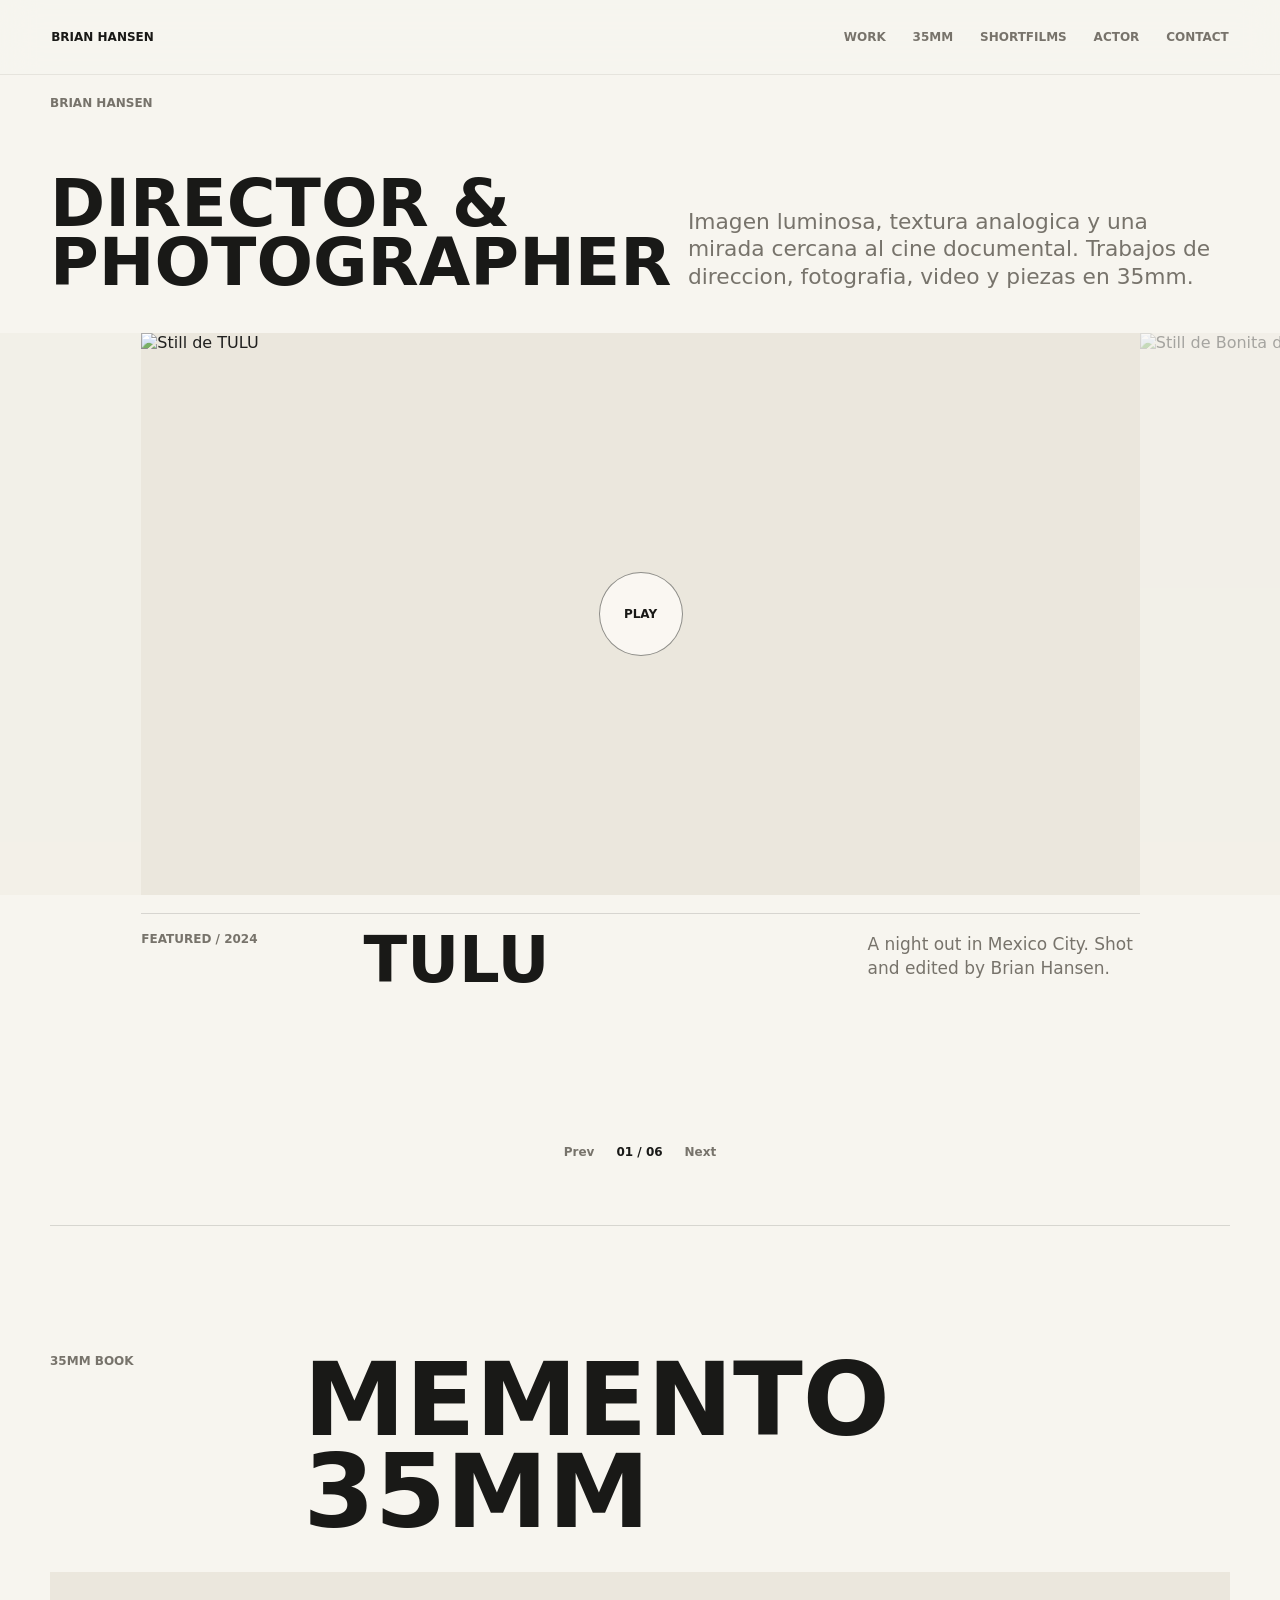
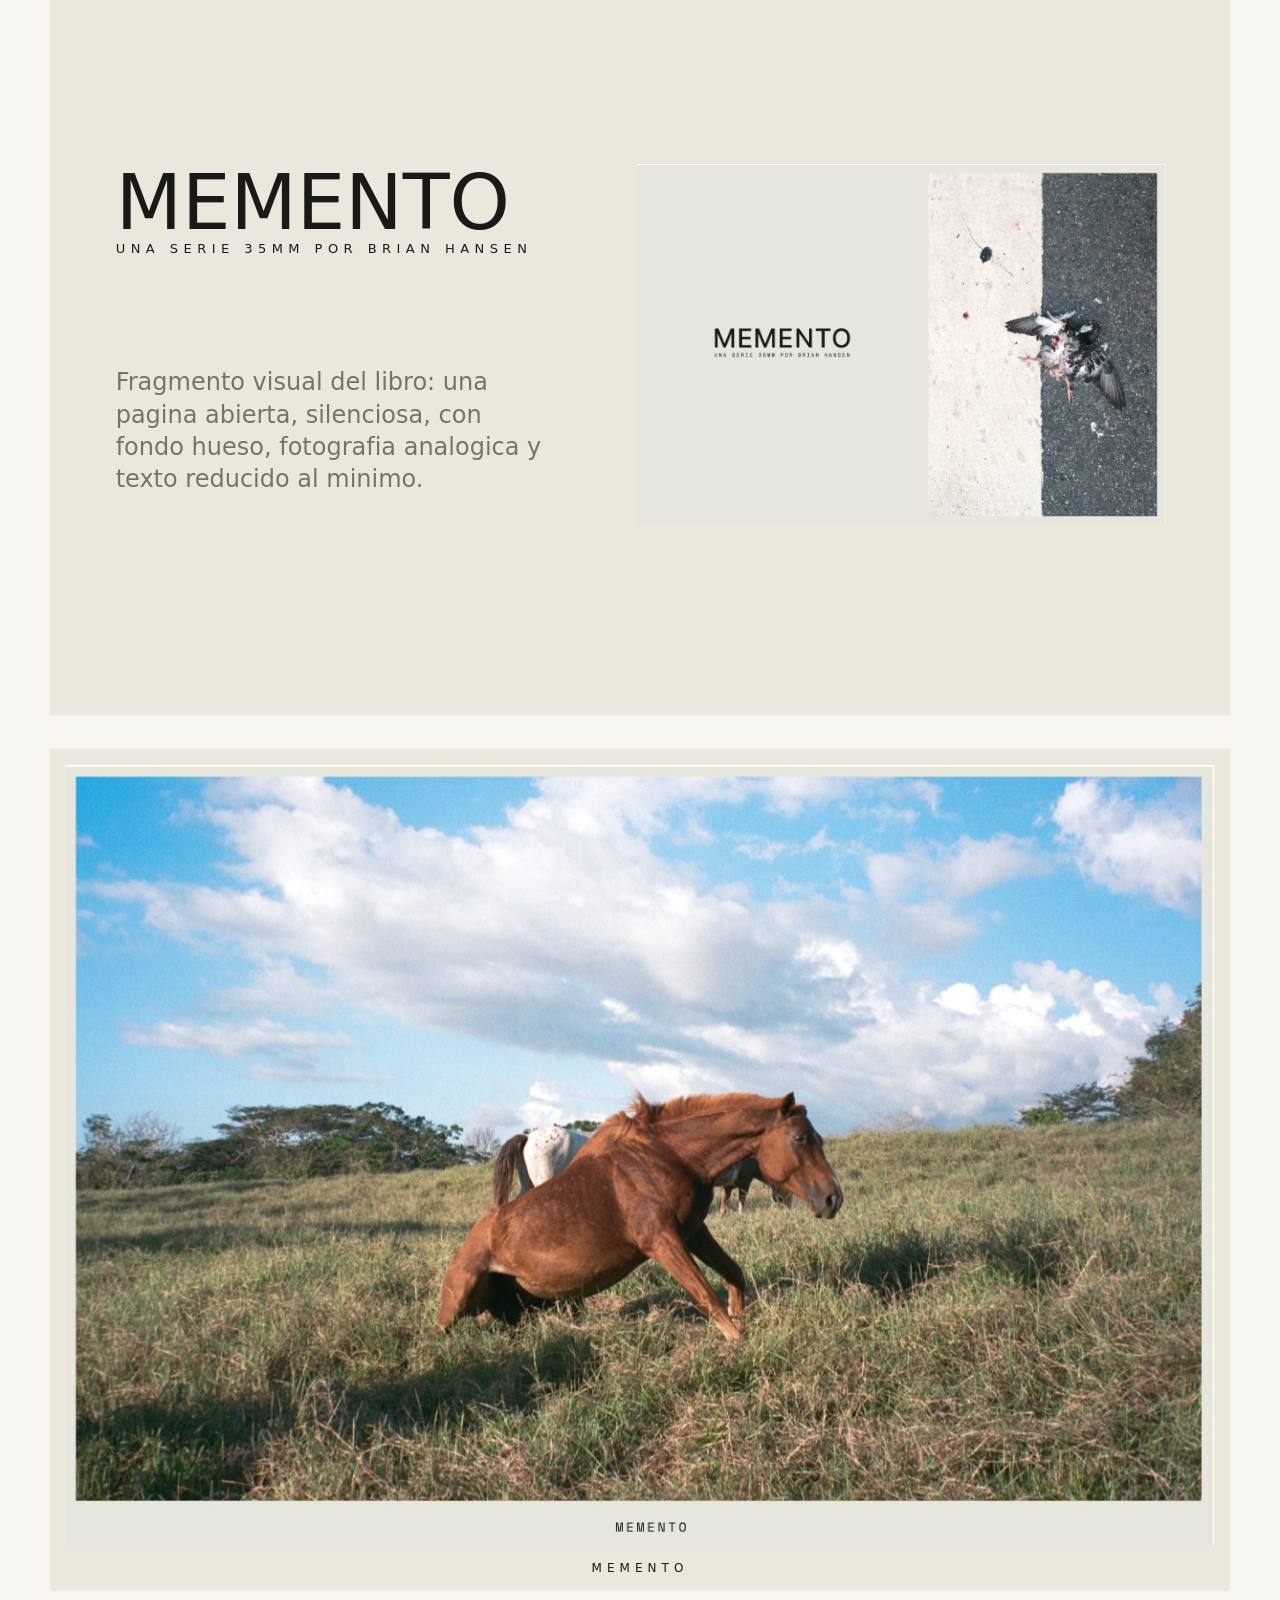
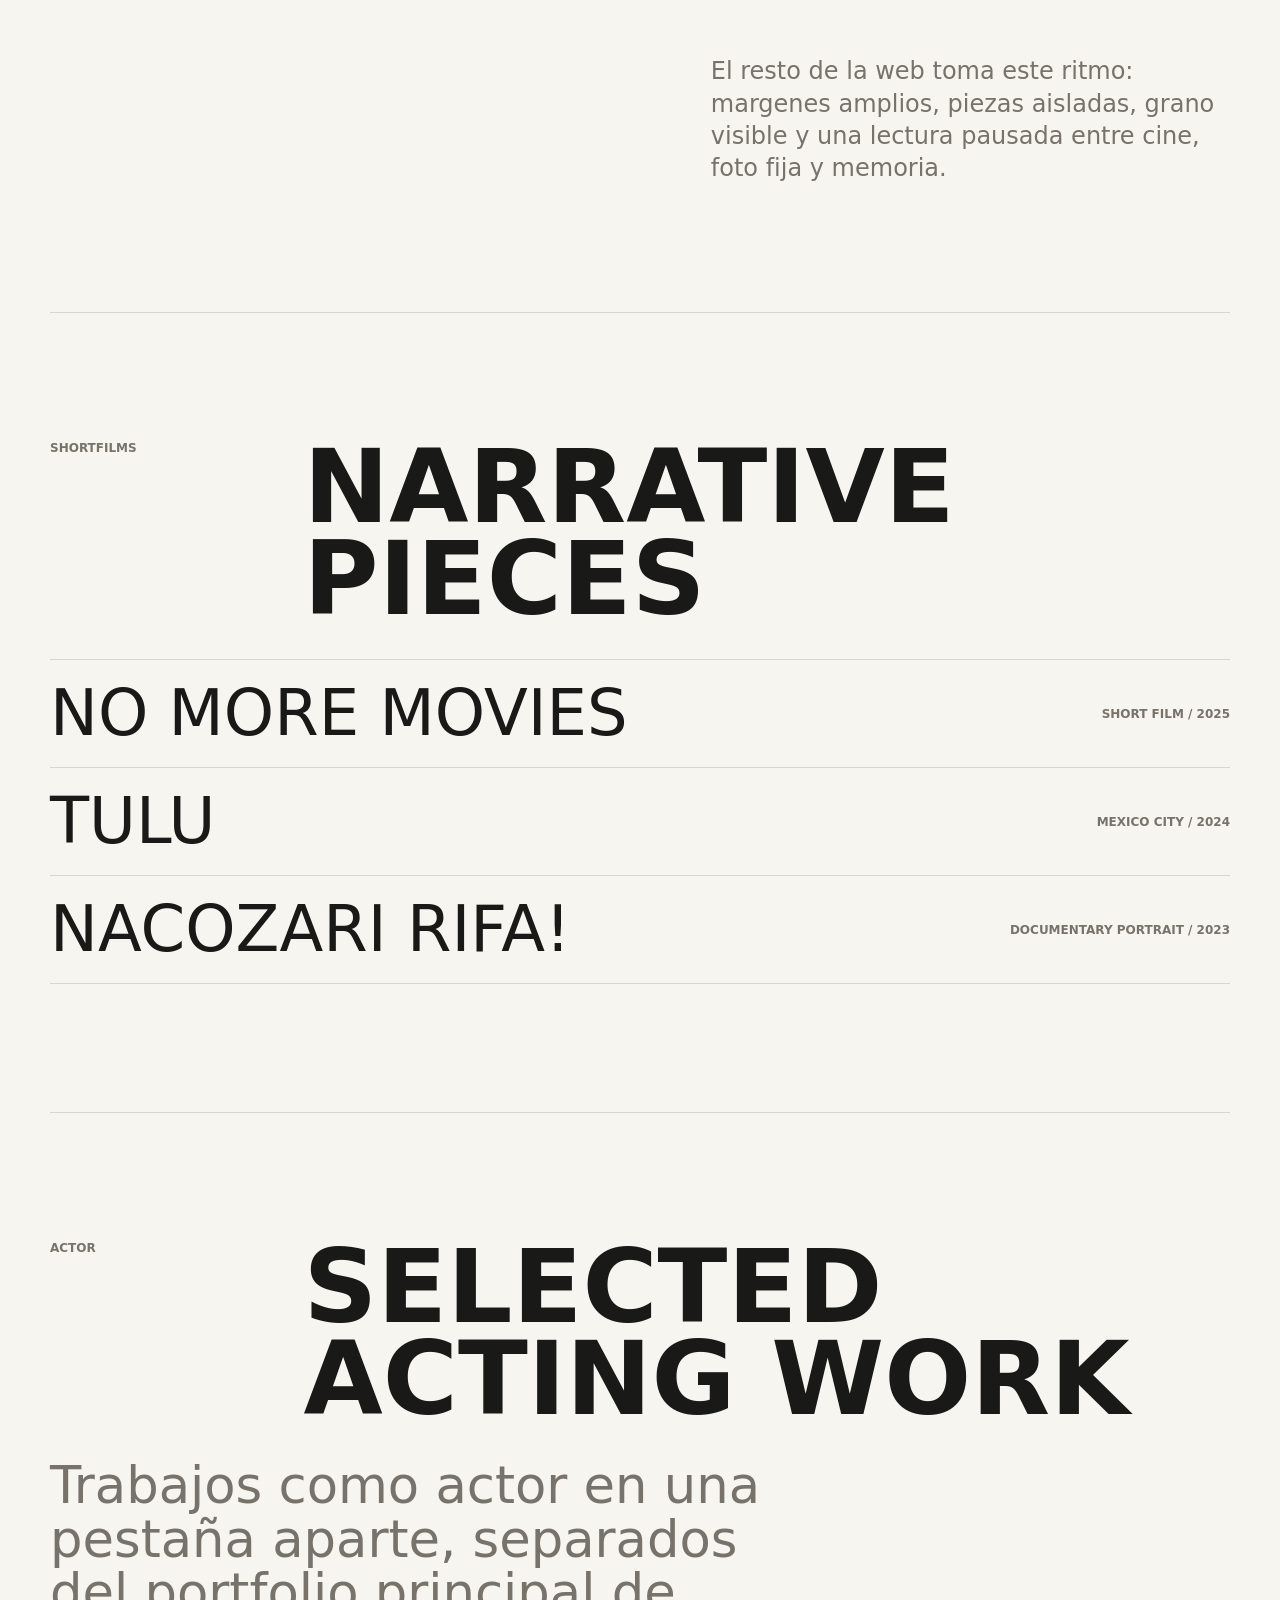
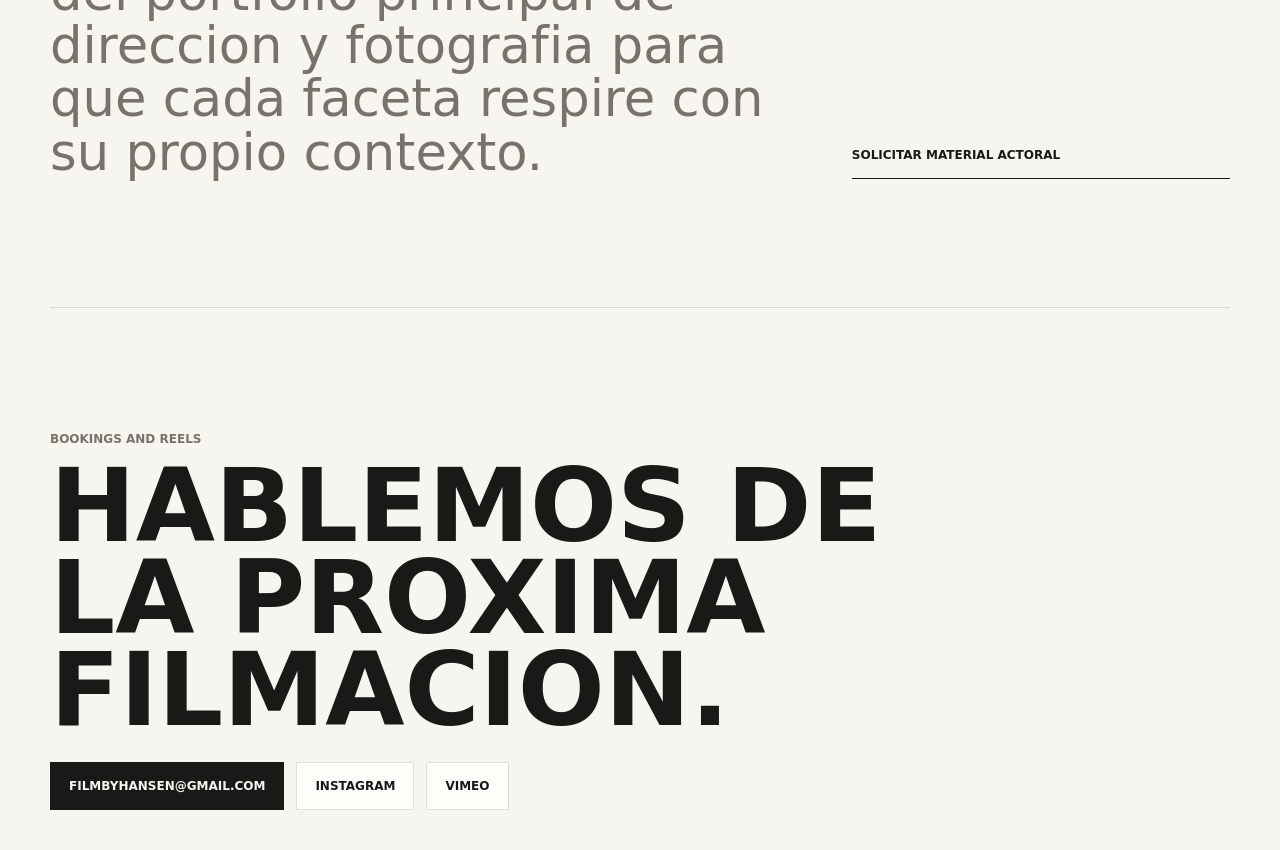
==== commit e3a76fa0: "Make video carousel seamless" ====
--- a/index.html
+++ b/index.html
@@ -255,13 +255,30 @@
     </main>
 
     <script>
-      const slides = Array.from(document.querySelectorAll(".video-slide"));
+      const track = document.querySelector(".video-track");
+      const originalSlides = Array.from(document.querySelectorAll(".video-slide"));
       const projectTriggers = Array.from(document.querySelectorAll(".project-trigger"));
-      const track = document.querySelector(".video-track");
       const previousButton = document.querySelector(".slider-prev");
       const nextButton = document.querySelector(".slider-next");
       const count = document.querySelector(".slider-count");
+      const slideCount = originalSlides.length;
+      let slides = [];
       let activeIndex = 0;
+      let activeTrackIndex = slideCount;
+
+      function createSlideClone(slide) {
+        const clone = slide.cloneNode(true);
+        clone.dataset.clone = "true";
+        clone.classList.remove("is-active", "is-playing");
+        clone.querySelector("iframe").src = "";
+        return clone;
+      }
+
+      function buildLoopSlides() {
+        track.prepend(...originalSlides.map(createSlideClone));
+        track.append(...originalSlides.map(createSlideClone));
+        slides = Array.from(track.querySelectorAll(".video-slide"));
+      }
 
       function stopSlide(slide) {
         const iframe = slide.querySelector("iframe");
@@ -270,42 +287,66 @@
       }
 
       function updateCount() {
-        count.textContent = `${String(activeIndex + 1).padStart(2, "0")} / ${String(slides.length).padStart(2, "0")}`;
-      }
-
-      function updateCircularOrder() {
+        count.textContent = `${String(activeIndex + 1).padStart(2, "0")} / ${String(slideCount).padStart(2, "0")}`;
+      }
+
+      function updateActiveClasses() {
         slides.forEach((slide, slideIndex) => {
-          const forwardDistance = (slideIndex - activeIndex + slides.length) % slides.length;
-          const circularOrder = forwardDistance > slides.length / 2
-            ? forwardDistance - slides.length
-            : forwardDistance;
-          slide.style.order = circularOrder;
+          slide.classList.toggle("is-active", slideIndex === activeTrackIndex);
         });
       }
 
-      function updateTrackPosition() {
-        updateCircularOrder();
-        const slide = slides[activeIndex];
+      function updateTrackPosition(animate = true) {
+        track.style.transition = animate ? "" : "none";
+        const slide = slides[activeTrackIndex];
         const slideWidth = slide.offsetWidth;
         const slideCenter = slide.offsetLeft + slideWidth / 2;
         const viewportCenter = window.innerWidth / 2;
         track.style.transform = `translateX(${viewportCenter - slideCenter}px)`;
+        if (!animate) {
+          window.requestAnimationFrame(() => {
+            track.style.transition = "";
+          });
+        }
       }
 
       function showSlide(index) {
-        stopSlide(slides[activeIndex]);
-        activeIndex = (index + slides.length) % slides.length;
-        slides.forEach((slide, slideIndex) => {
-          slide.classList.toggle("is-active", slideIndex === activeIndex);
-        });
+        stopSlide(slides[activeTrackIndex]);
+        activeIndex = (index + slideCount) % slideCount;
+        activeTrackIndex = activeIndex + slideCount;
+        updateActiveClasses();
         updateCount();
         updateTrackPosition();
+      }
+
+      function moveSlide(direction) {
+        stopSlide(slides[activeTrackIndex]);
+        activeTrackIndex += direction;
+        activeIndex = (activeIndex + direction + slideCount) % slideCount;
+        updateActiveClasses();
+        updateCount();
+        updateTrackPosition();
+      }
+
+      function resetLoopPosition() {
+        let resetIndex = activeTrackIndex;
+        if (activeTrackIndex < slideCount) {
+          resetIndex = activeTrackIndex + slideCount;
+        }
+        if (activeTrackIndex >= slideCount * 2) {
+          resetIndex = activeTrackIndex - slideCount;
+        }
+        if (resetIndex !== activeTrackIndex) {
+          activeTrackIndex = resetIndex;
+          updateActiveClasses();
+          updateTrackPosition(false);
+        }
       }
 
       function showAndPlaySlide(index) {
         showSlide(index);
         document.querySelector("#work").scrollIntoView({ behavior: "smooth", block: "start" });
-        window.setTimeout(() => playSlide(slides[activeIndex]), 320);
+        window.setTimeout(() => playSlide(slides[activeTrackIndex]), 320);
       }
 
       function playSlide(slide) {
@@ -316,14 +357,24 @@
         slide.classList.add("is-playing");
       }
 
-      previousButton.addEventListener("click", () => showSlide(activeIndex - 1));
-      nextButton.addEventListener("click", () => showSlide(activeIndex + 1));
+      buildLoopSlides();
+      updateActiveClasses();
+      updateCount();
+
+      previousButton.addEventListener("click", () => moveSlide(-1));
+      nextButton.addEventListener("click", () => moveSlide(1));
+      track.addEventListener("transitionend", resetLoopPosition);
 
       slides.forEach((slide) => {
         slide.querySelector(".play-toggle").addEventListener("click", () => playSlide(slide));
         slide.addEventListener("click", () => {
           if (!slide.classList.contains("is-active")) {
-            showSlide(slides.indexOf(slide));
+            stopSlide(slides[activeTrackIndex]);
+            activeTrackIndex = slides.indexOf(slide);
+            activeIndex = Number(slide.dataset.slide);
+            updateActiveClasses();
+            updateCount();
+            updateTrackPosition();
           }
         });
       });
@@ -333,8 +384,8 @@
       });
 
       document.addEventListener("keydown", (event) => {
-        if (event.key === "ArrowLeft") showSlide(activeIndex - 1);
-        if (event.key === "ArrowRight") showSlide(activeIndex + 1);
+        if (event.key === "ArrowLeft") moveSlide(-1);
+        if (event.key === "ArrowRight") moveSlide(1);
       });
 
       window.addEventListener("resize", updateTrackPosition);
--- a/styles.css
+++ b/styles.css
@@ -168,7 +168,7 @@
 .video-track {
   display: flex;
   align-items: flex-start;
-  gap: clamp(18px, 2.6vw, 36px);
+  gap: 0;
   padding: 0 0 6px;
   transform: translateX(0);
   transition: transform 520ms cubic-bezier(0.22, 1, 0.36, 1);
@@ -182,21 +182,18 @@
   align-content: start;
   gap: 18px;
   opacity: 0.38;
-  transform: scale(0.92);
-  transform-origin: center top;
-  transition: opacity 320ms ease, transform 520ms cubic-bezier(0.22, 1, 0.36, 1);
+  transition: opacity 320ms ease;
 }
 
 .video-slide.is-active {
   opacity: 1;
-  transform: scale(1);
 }
 
 .video-slide:not(.is-active) .video-embed {
   cursor: pointer;
 }
 
-.video-slide:not(.is-active) .slide-caption p:last-child,
+.video-slide:not(.is-active) .slide-caption,
 .video-slide:not(.is-active) .play-toggle {
   opacity: 0;
 }
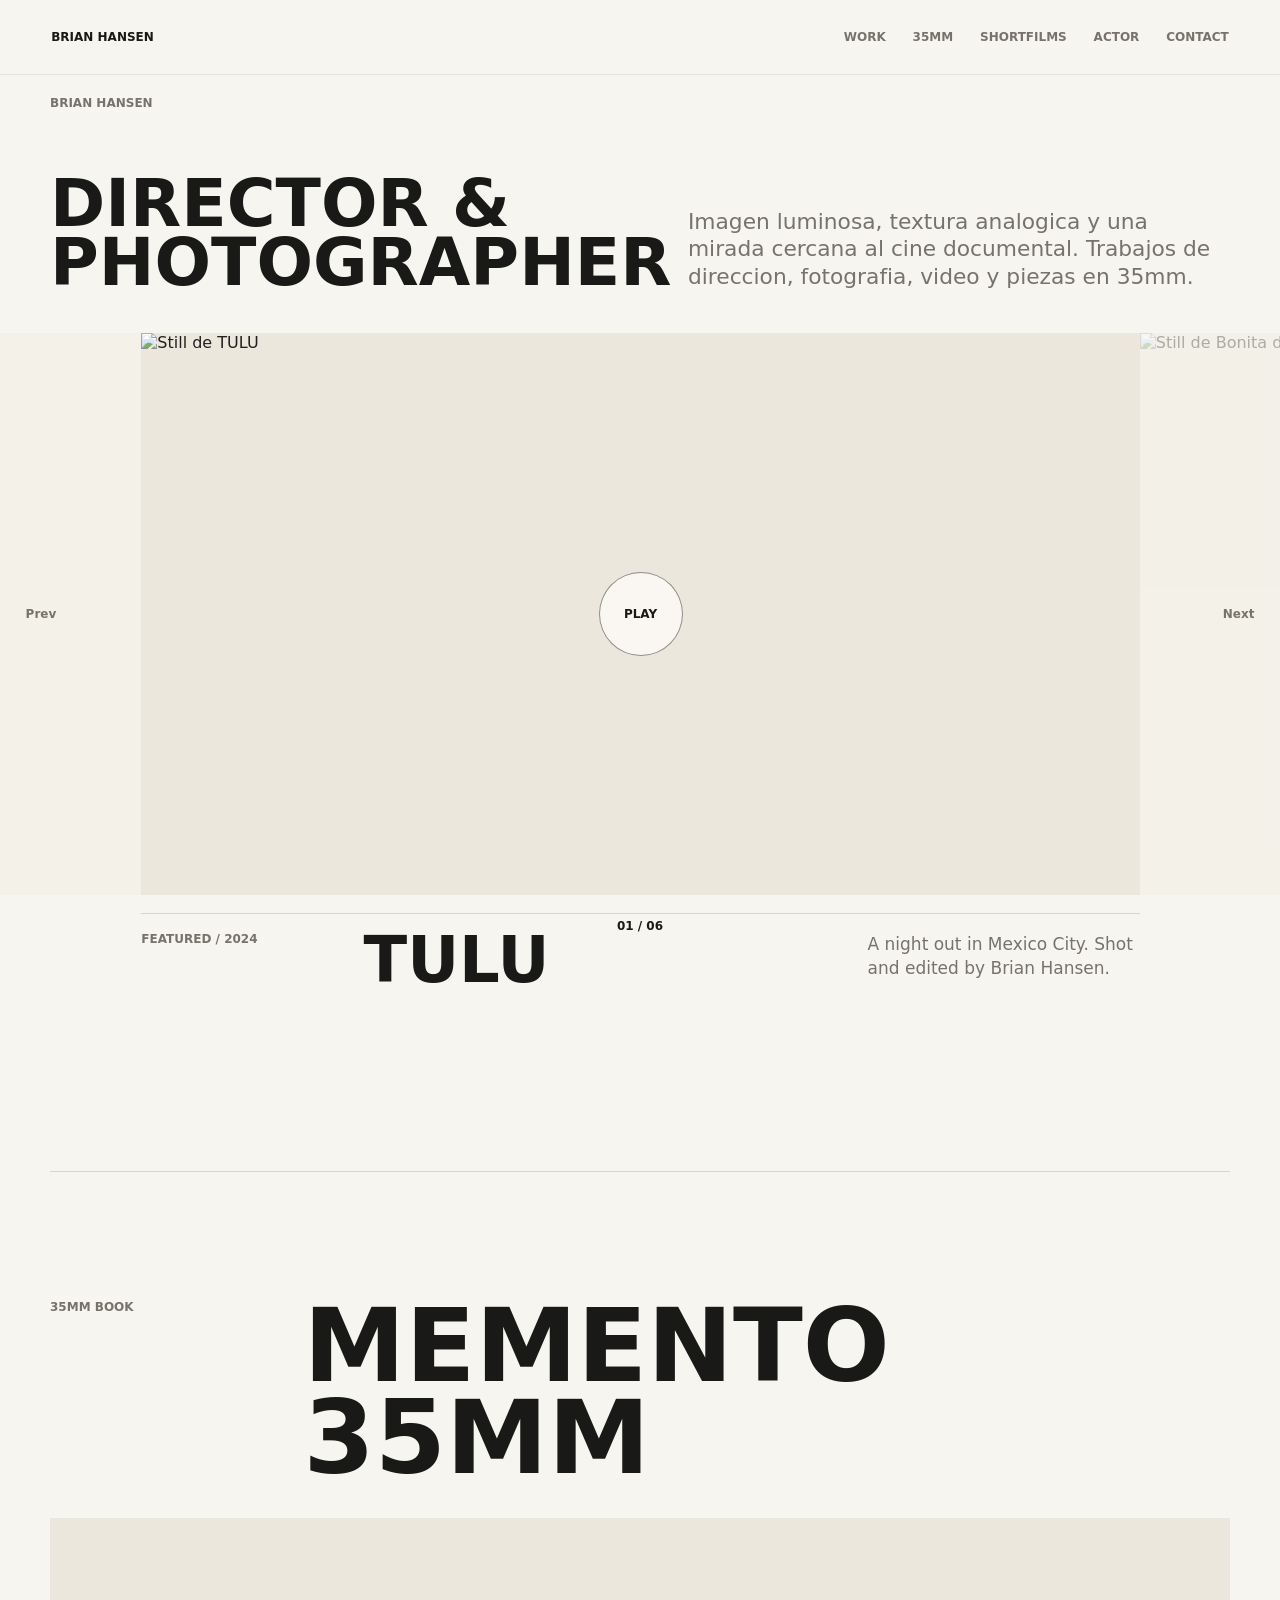
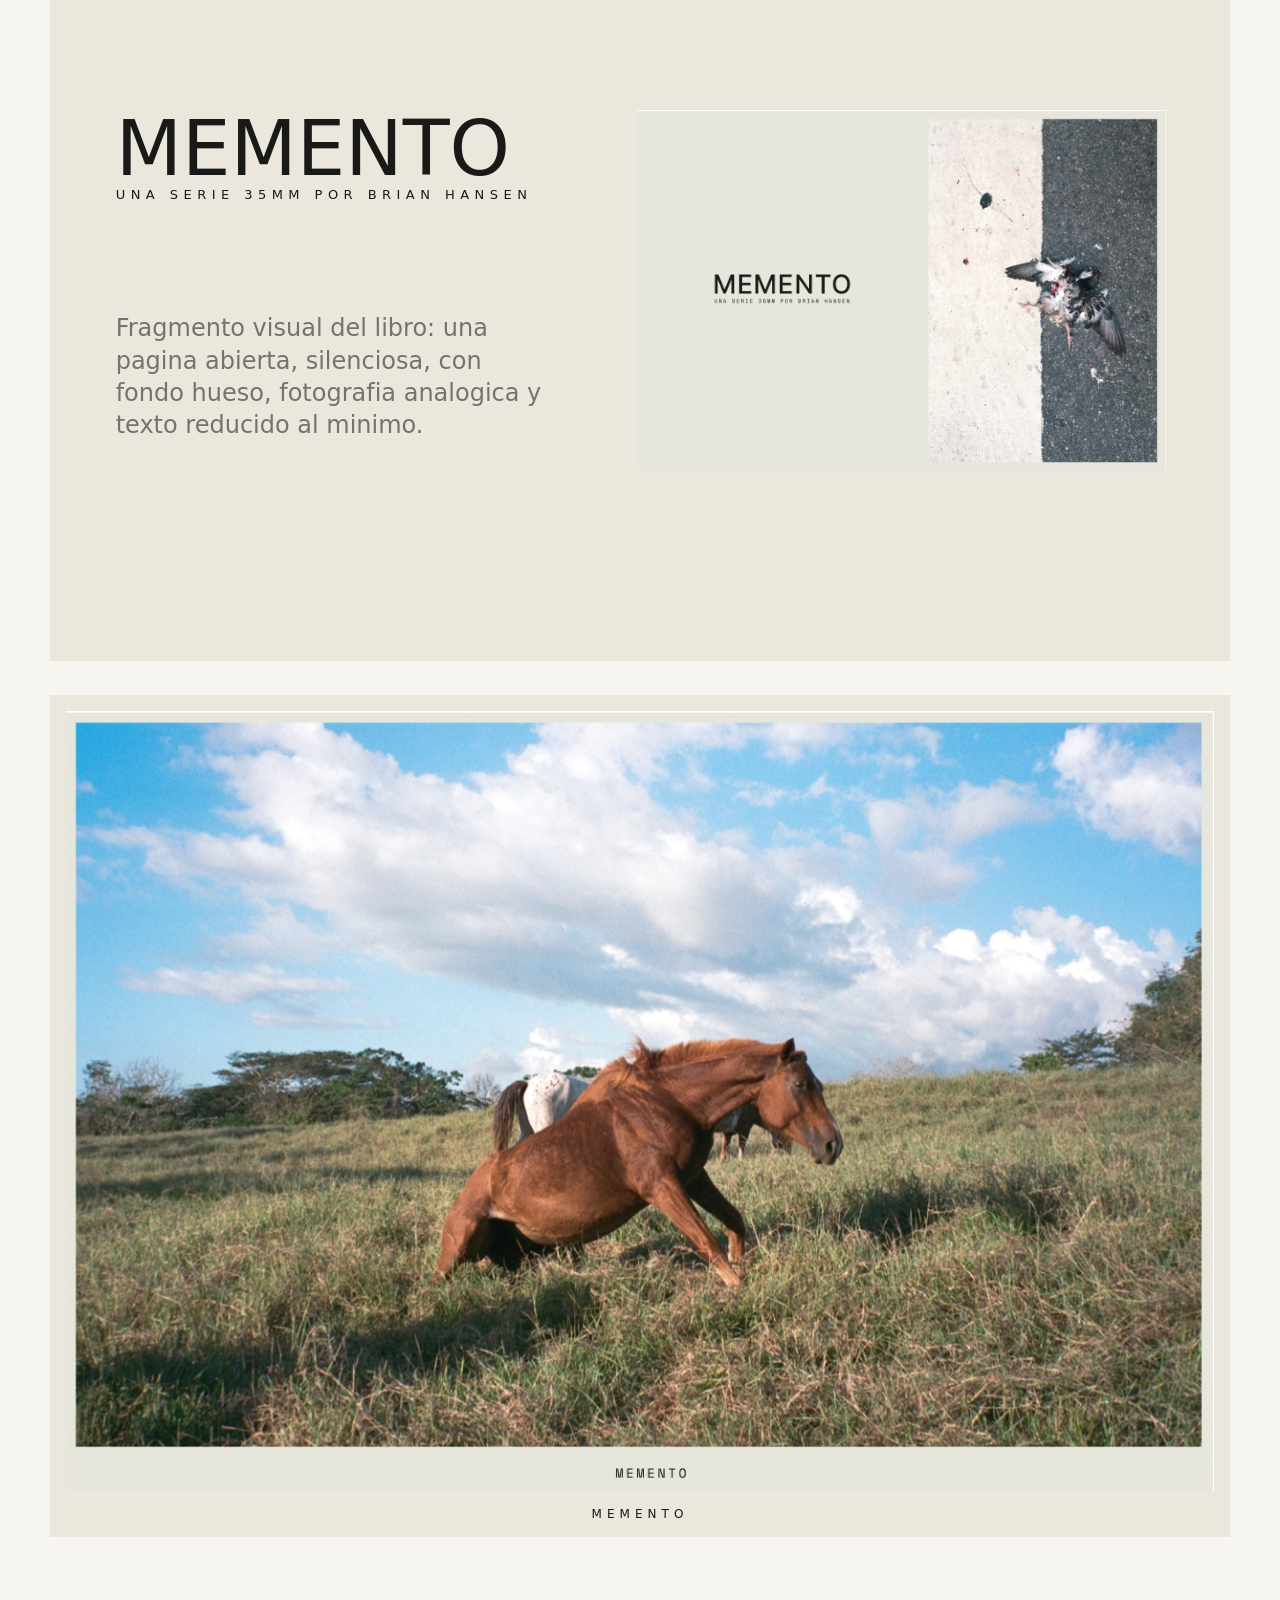
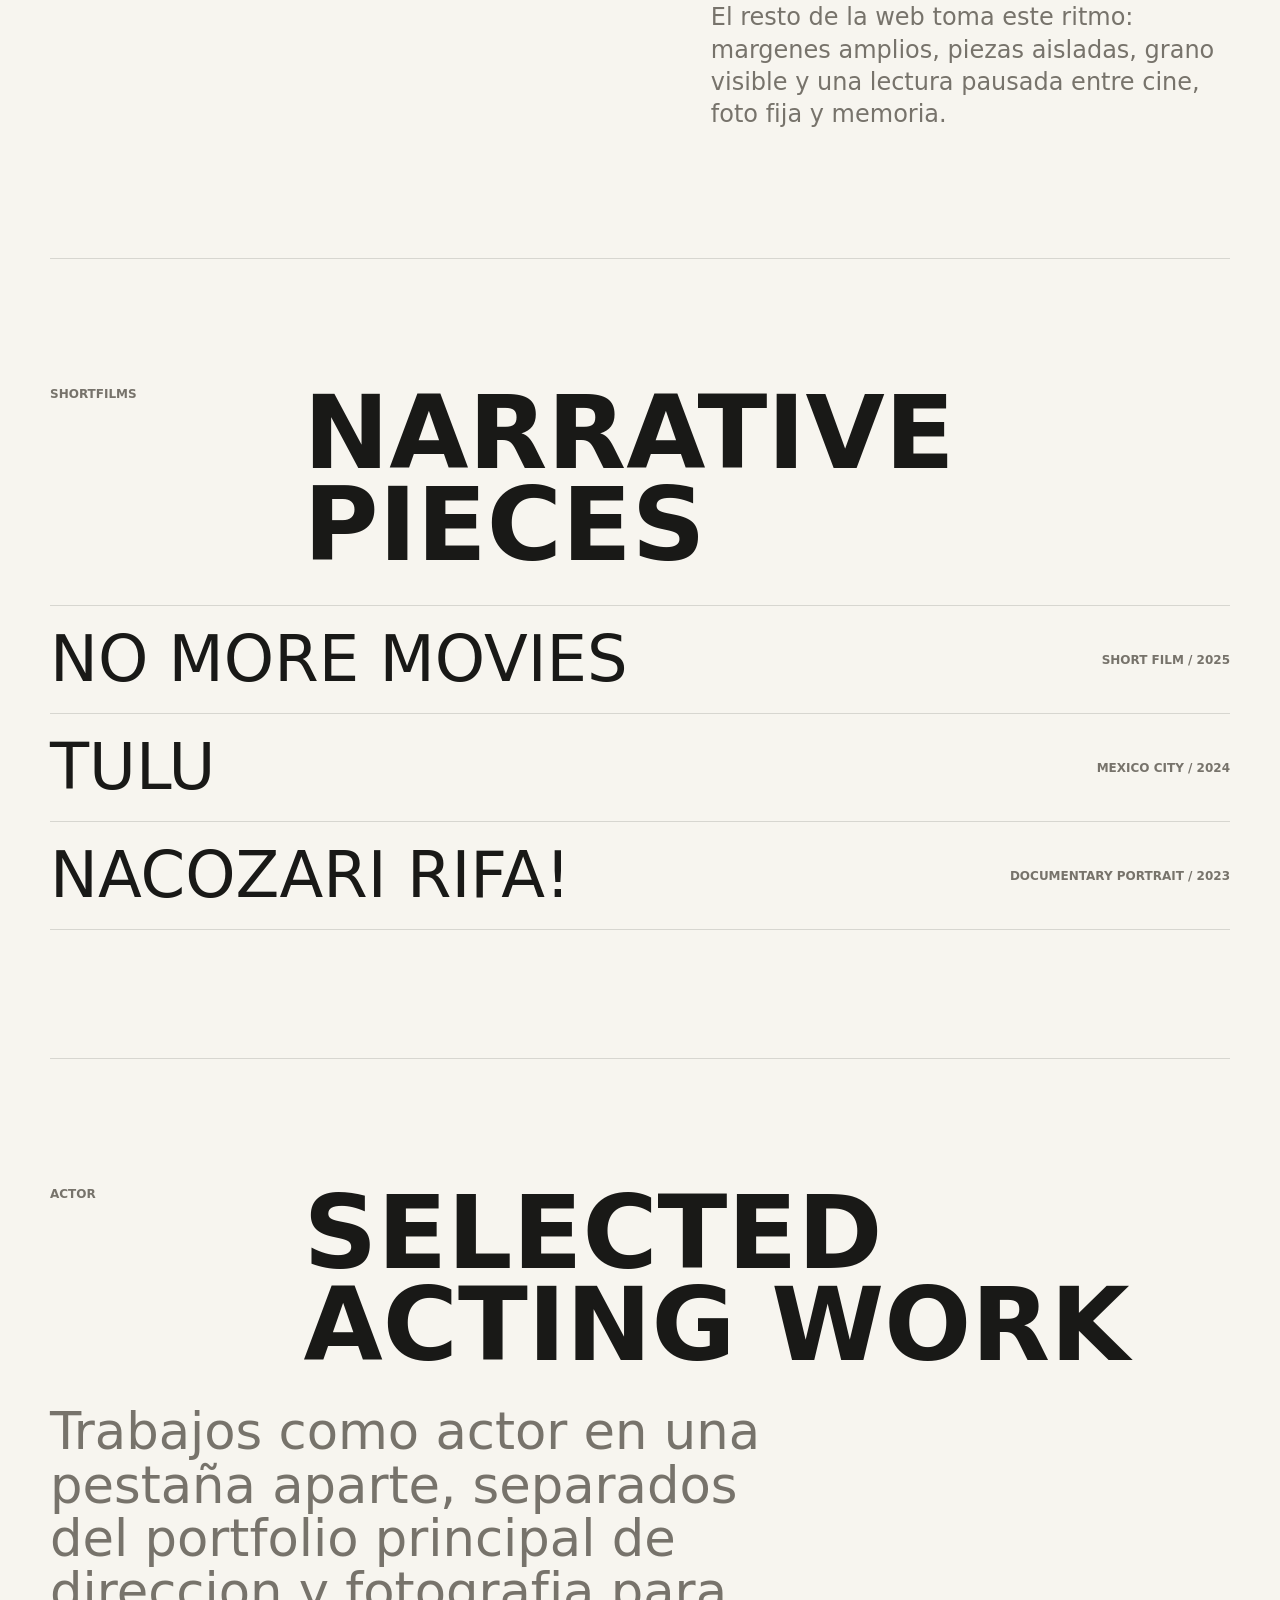
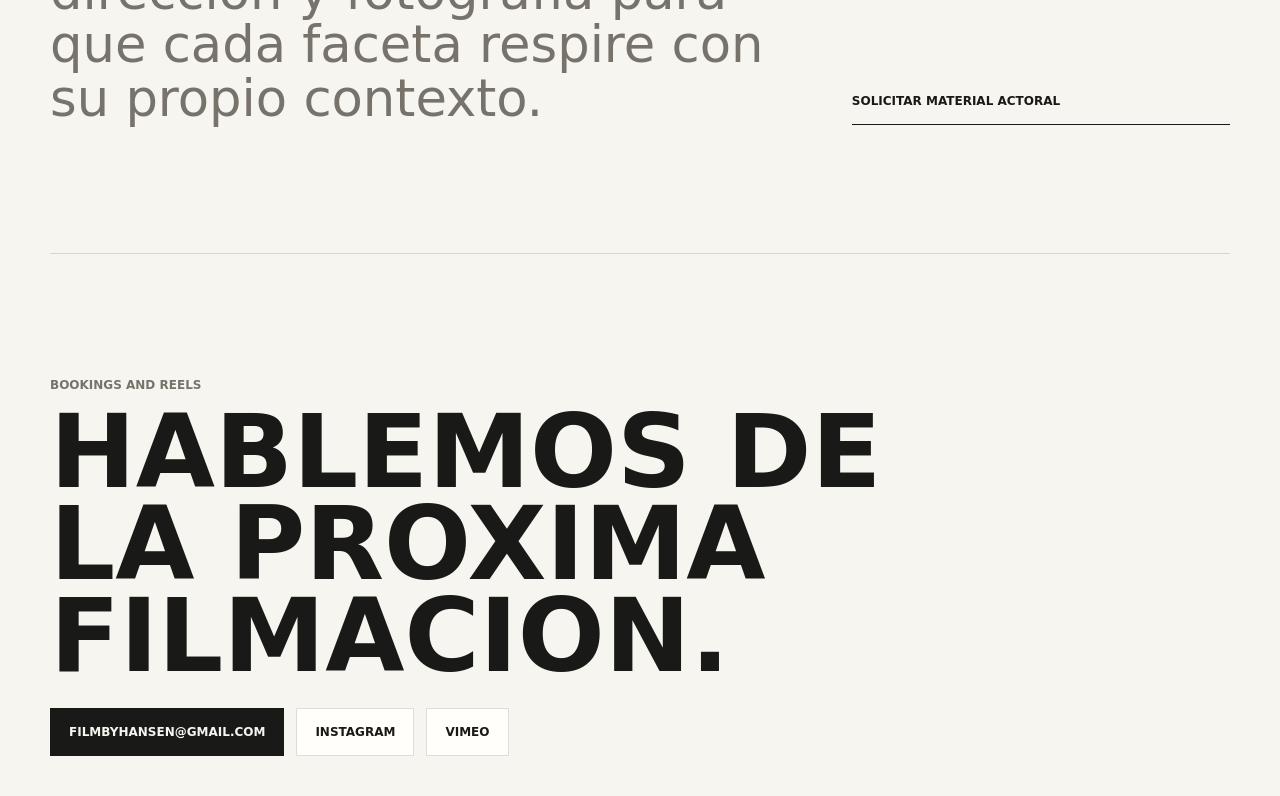
==== commit 79e5fff2: "Add draggable video carousel controls" ====
--- a/index.html
+++ b/index.html
@@ -255,6 +255,7 @@
     </main>
 
     <script>
+      const viewport = document.querySelector(".slider-viewport");
       const track = document.querySelector(".video-track");
       const originalSlides = Array.from(document.querySelectorAll(".video-slide"));
       const projectTriggers = Array.from(document.querySelectorAll(".project-trigger"));
@@ -265,6 +266,11 @@
       let slides = [];
       let activeIndex = 0;
       let activeTrackIndex = slideCount;
+      let currentTranslate = 0;
+      let dragStartX = 0;
+      let dragDeltaX = 0;
+      let isDragging = false;
+      let hasDragged = false;
 
       function createSlideClone(slide) {
         const clone = slide.cloneNode(true);
@@ -302,7 +308,8 @@
         const slideWidth = slide.offsetWidth;
         const slideCenter = slide.offsetLeft + slideWidth / 2;
         const viewportCenter = window.innerWidth / 2;
-        track.style.transform = `translateX(${viewportCenter - slideCenter}px)`;
+        currentTranslate = viewportCenter - slideCenter;
+        track.style.transform = `translateX(${currentTranslate}px)`;
         if (!animate) {
           window.requestAnimationFrame(() => {
             track.style.transition = "";
@@ -368,6 +375,7 @@
       slides.forEach((slide) => {
         slide.querySelector(".play-toggle").addEventListener("click", () => playSlide(slide));
         slide.addEventListener("click", () => {
+          if (hasDragged) return;
           if (!slide.classList.contains("is-active")) {
             stopSlide(slides[activeTrackIndex]);
             activeTrackIndex = slides.indexOf(slide);
@@ -383,6 +391,44 @@
         trigger.addEventListener("click", () => showAndPlaySlide(Number(trigger.dataset.targetSlide)));
       });
 
+      function startDrag(event) {
+        if (event.target.closest("button")) return;
+        isDragging = true;
+        hasDragged = false;
+        dragStartX = event.clientX;
+        dragDeltaX = 0;
+        track.style.transition = "none";
+        viewport.classList.add("is-dragging");
+        viewport.setPointerCapture(event.pointerId);
+      }
+
+      function dragSlider(event) {
+        if (!isDragging) return;
+        dragDeltaX = event.clientX - dragStartX;
+        if (Math.abs(dragDeltaX) > 6) hasDragged = true;
+        track.style.transform = `translateX(${currentTranslate + dragDeltaX}px)`;
+      }
+
+      function finishDrag() {
+        if (!isDragging) return;
+        isDragging = false;
+        viewport.classList.remove("is-dragging");
+        track.style.transition = "";
+        if (Math.abs(dragDeltaX) > 90) {
+          moveSlide(dragDeltaX < 0 ? 1 : -1);
+        } else {
+          updateTrackPosition();
+        }
+        window.setTimeout(() => {
+          hasDragged = false;
+        }, 0);
+      }
+
+      viewport.addEventListener("pointerdown", startDrag);
+      viewport.addEventListener("pointermove", dragSlider);
+      viewport.addEventListener("pointerup", finishDrag);
+      viewport.addEventListener("pointercancel", finishDrag);
+
       document.addEventListener("keydown", (event) => {
         if (event.key === "ArrowLeft") moveSlide(-1);
         if (event.key === "ArrowRight") moveSlide(1);
--- a/styles.css
+++ b/styles.css
@@ -163,6 +163,13 @@
   position: relative;
   overflow: hidden;
   min-height: clamp(500px, 62vw, 780px);
+  cursor: grab;
+  touch-action: pan-y;
+  user-select: none;
+}
+
+.slider-viewport.is-dragging {
+  cursor: grabbing;
 }
 
 .video-track {
@@ -227,11 +234,13 @@
   z-index: 2;
   background: #000;
   opacity: 0;
+  pointer-events: none;
   transition: opacity 180ms ease;
 }
 
 .video-slide.is-playing iframe {
   opacity: 1;
+  pointer-events: auto;
 }
 
 .video-slide.is-playing img,
@@ -289,24 +298,49 @@
 }
 
 .slider-controls {
+  position: absolute;
+  inset: 0;
+  z-index: 8;
+  margin: 0;
+  color: var(--muted);
+  pointer-events: none;
+}
+
+.slider-controls button {
+  position: absolute;
+  top: 0;
+  width: 11vw;
+  min-width: 72px;
+  height: min(43.875vw, 607px);
   display: flex;
   align-items: center;
-  justify-content: center;
-  gap: 18px;
-  margin-top: 24px;
-  color: var(--muted);
-}
-
-.slider-controls button {
-  padding: 8px 4px;
+  padding: 0 clamp(14px, 2vw, 28px);
+  background: rgba(247, 245, 239, 0.08);
+  pointer-events: auto;
+}
+
+.slider-prev {
+  left: 0;
+  justify-content: flex-start;
+}
+
+.slider-next {
+  right: 0;
+  justify-content: flex-end;
 }
 
 .slider-controls button:hover {
   color: var(--ink);
+  background: rgba(247, 245, 239, 0.22);
 }
 
 .slider-count {
+  position: absolute;
+  left: 50%;
+  top: calc(min(43.875vw, 607px) + 24px);
   color: var(--ink);
+  transform: translateX(-50%);
+  pointer-events: none;
 }
 
 .section,
@@ -571,6 +605,17 @@
     aspect-ratio: 4 / 5;
   }
 
+  .slider-controls button {
+    width: 13vw;
+    height: 105vw;
+    min-width: 54px;
+    padding: 0 10px;
+  }
+
+  .slider-count {
+    top: calc(105vw + 18px);
+  }
+
   .play-toggle {
     width: 70px;
     height: 70px;
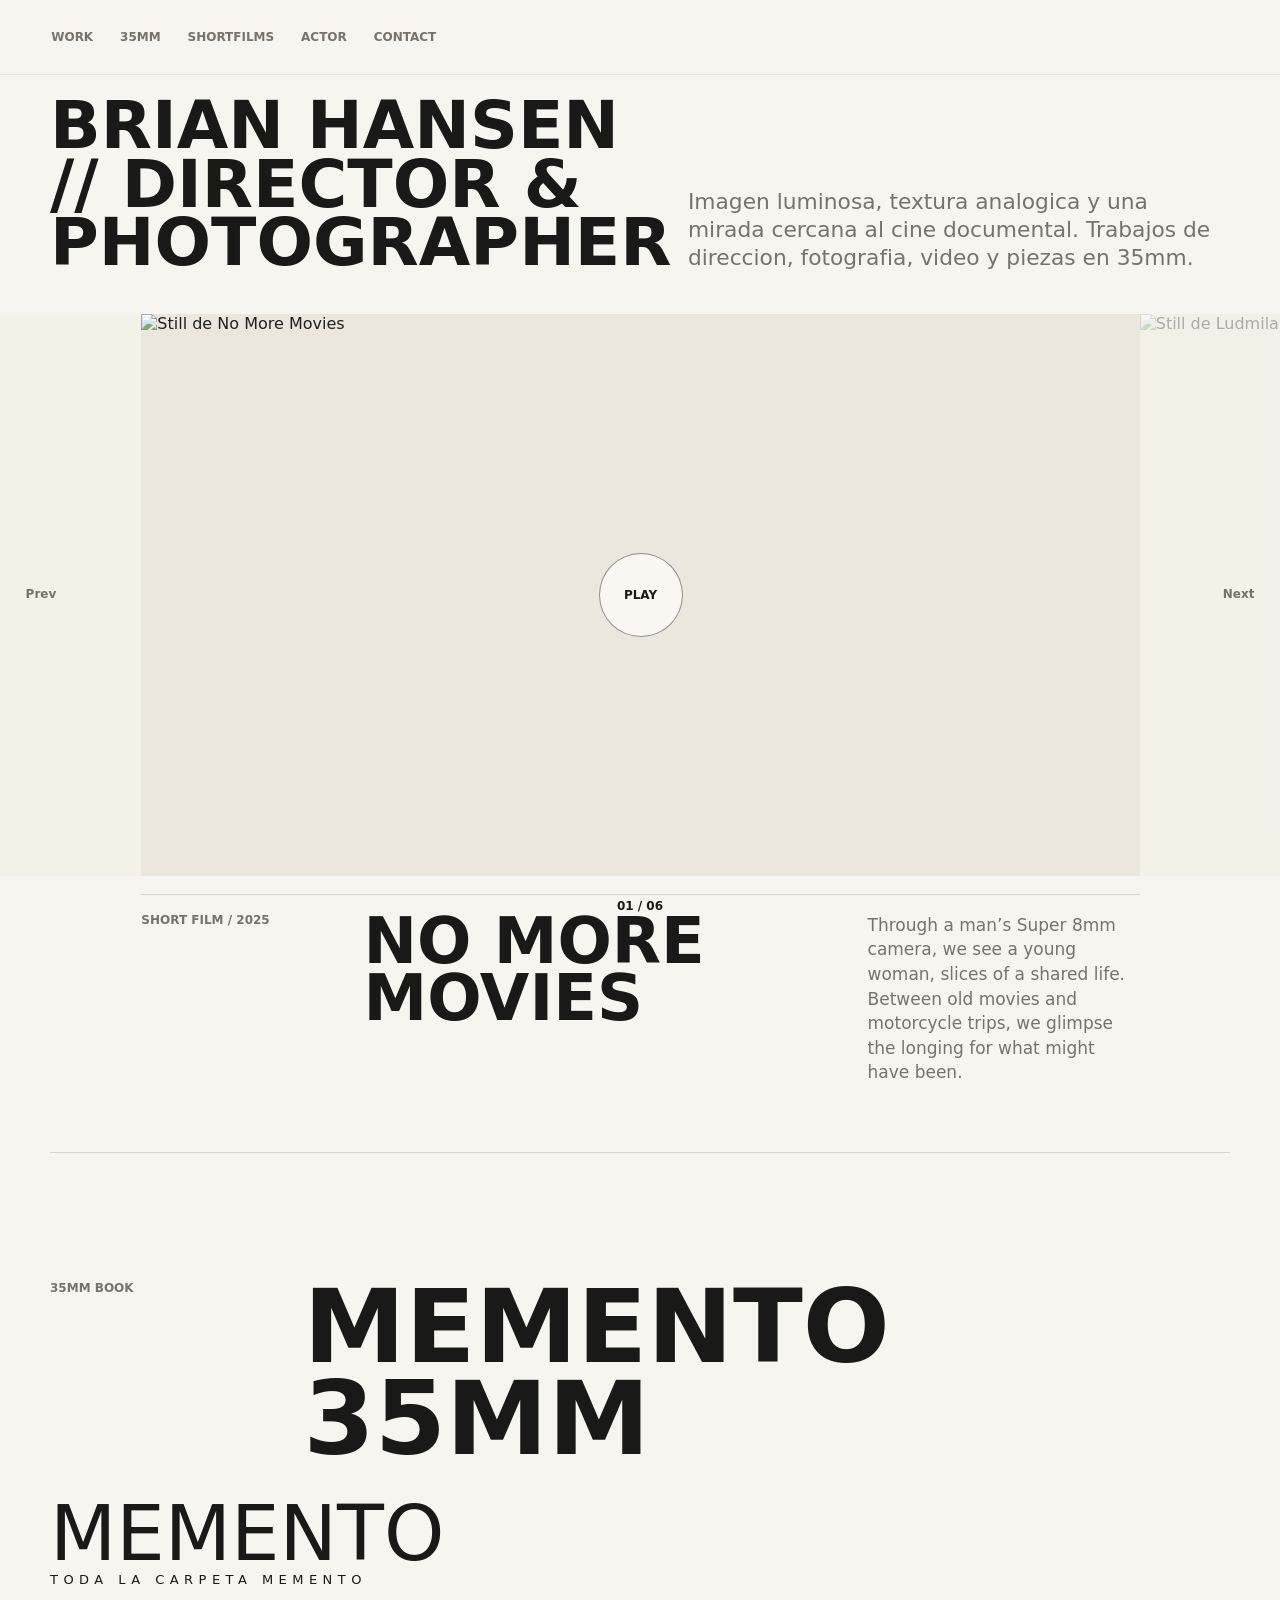
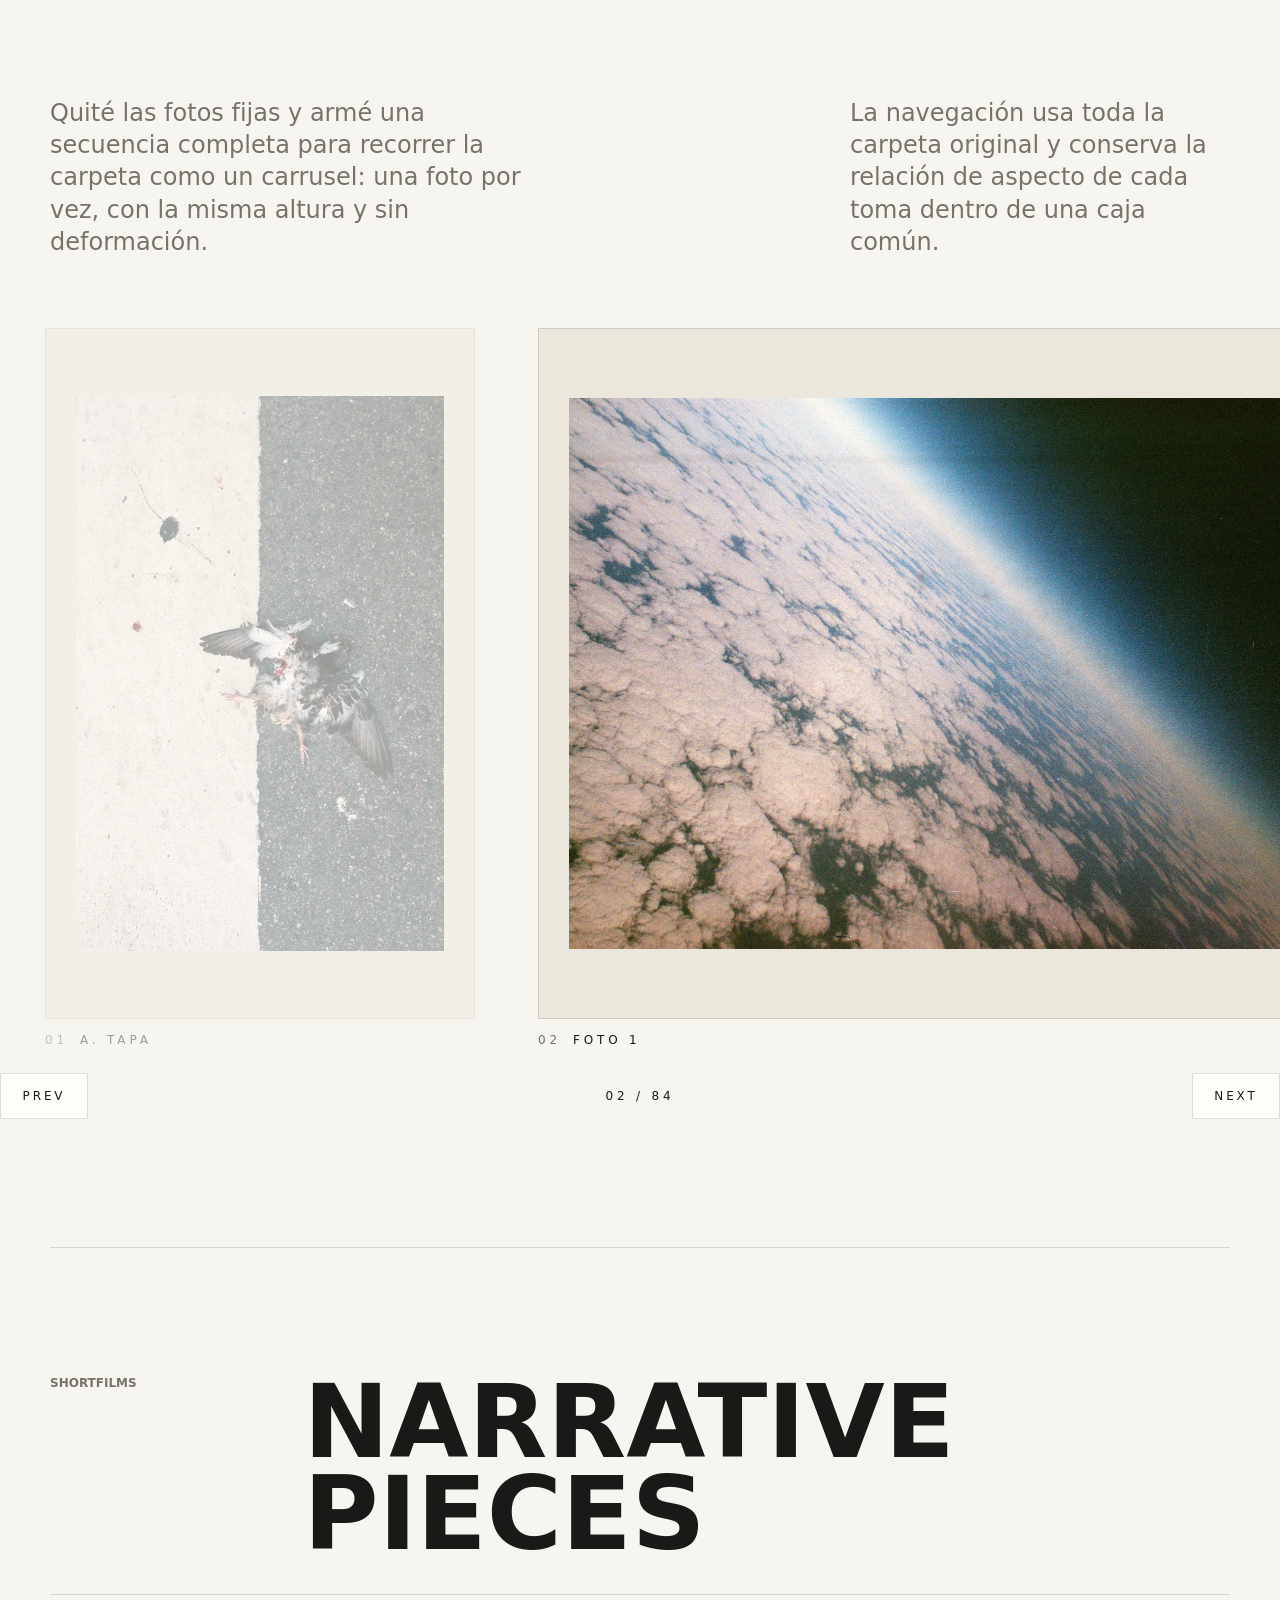
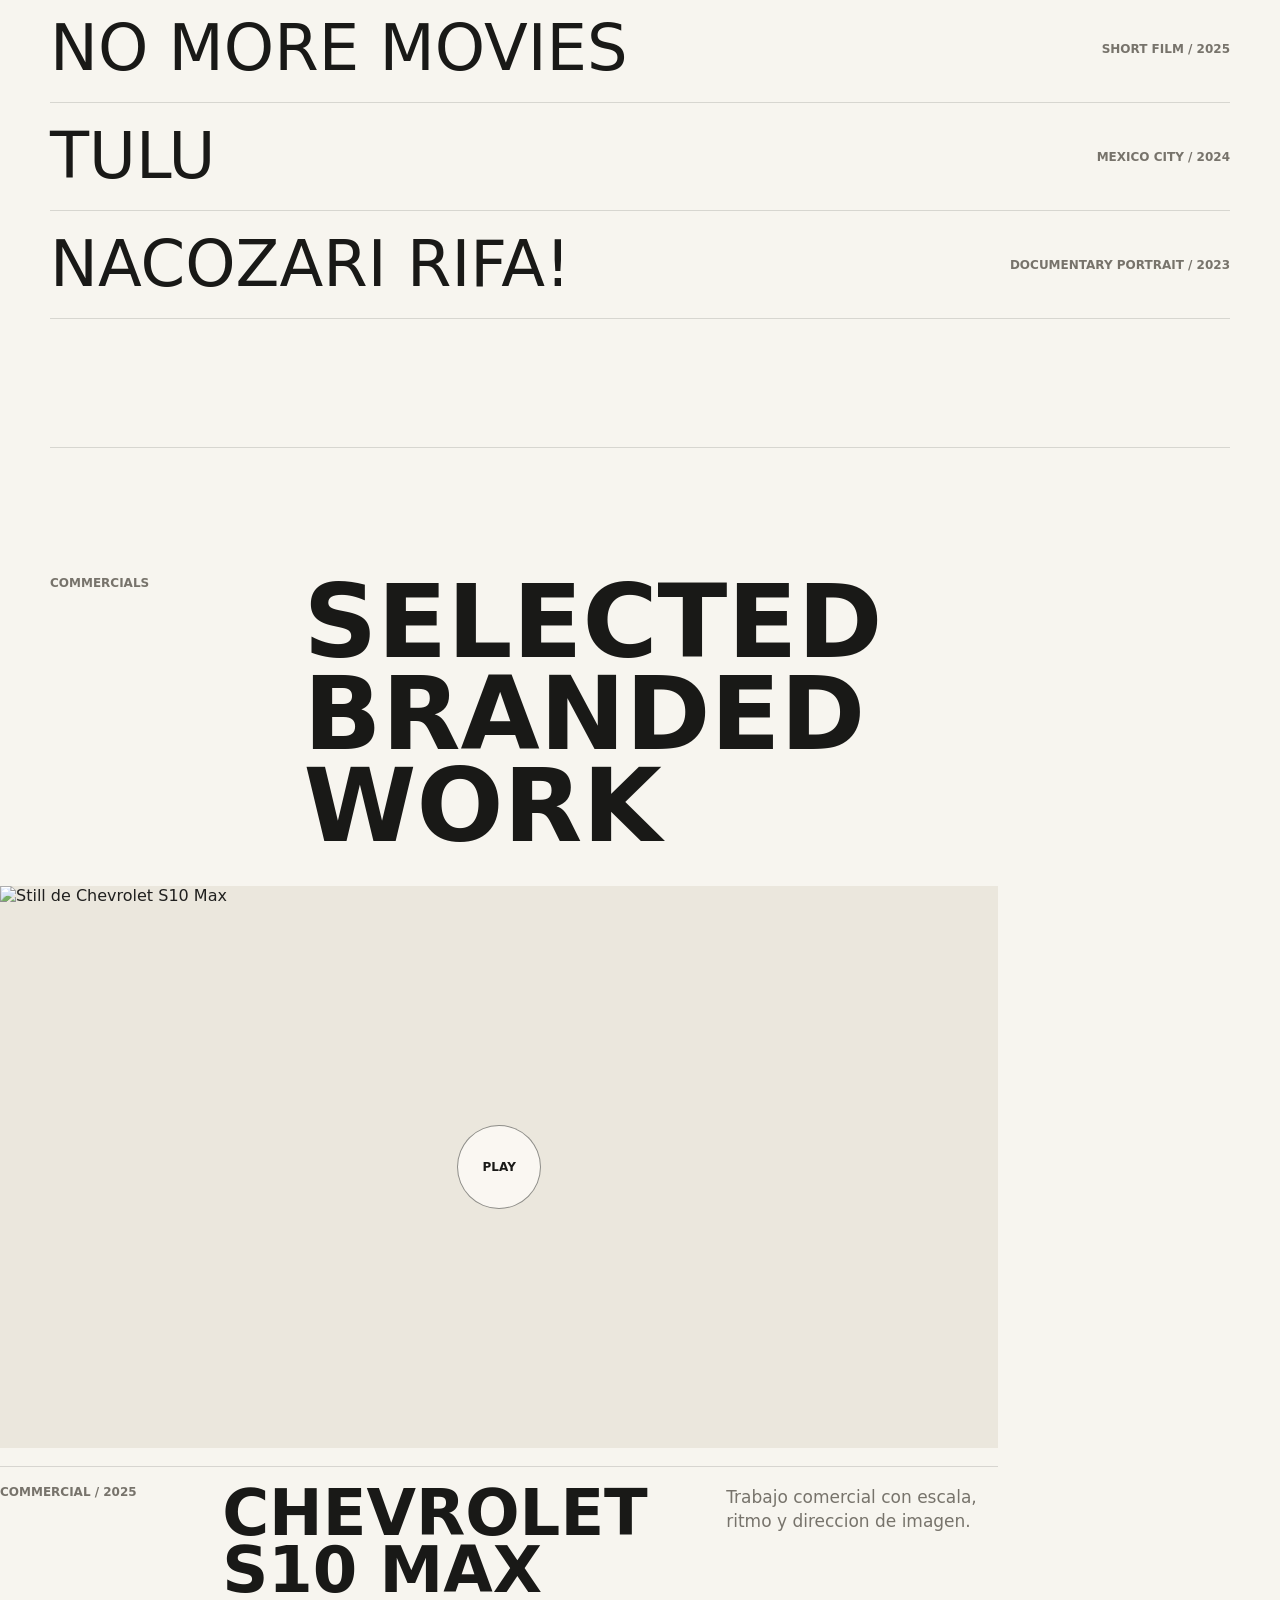
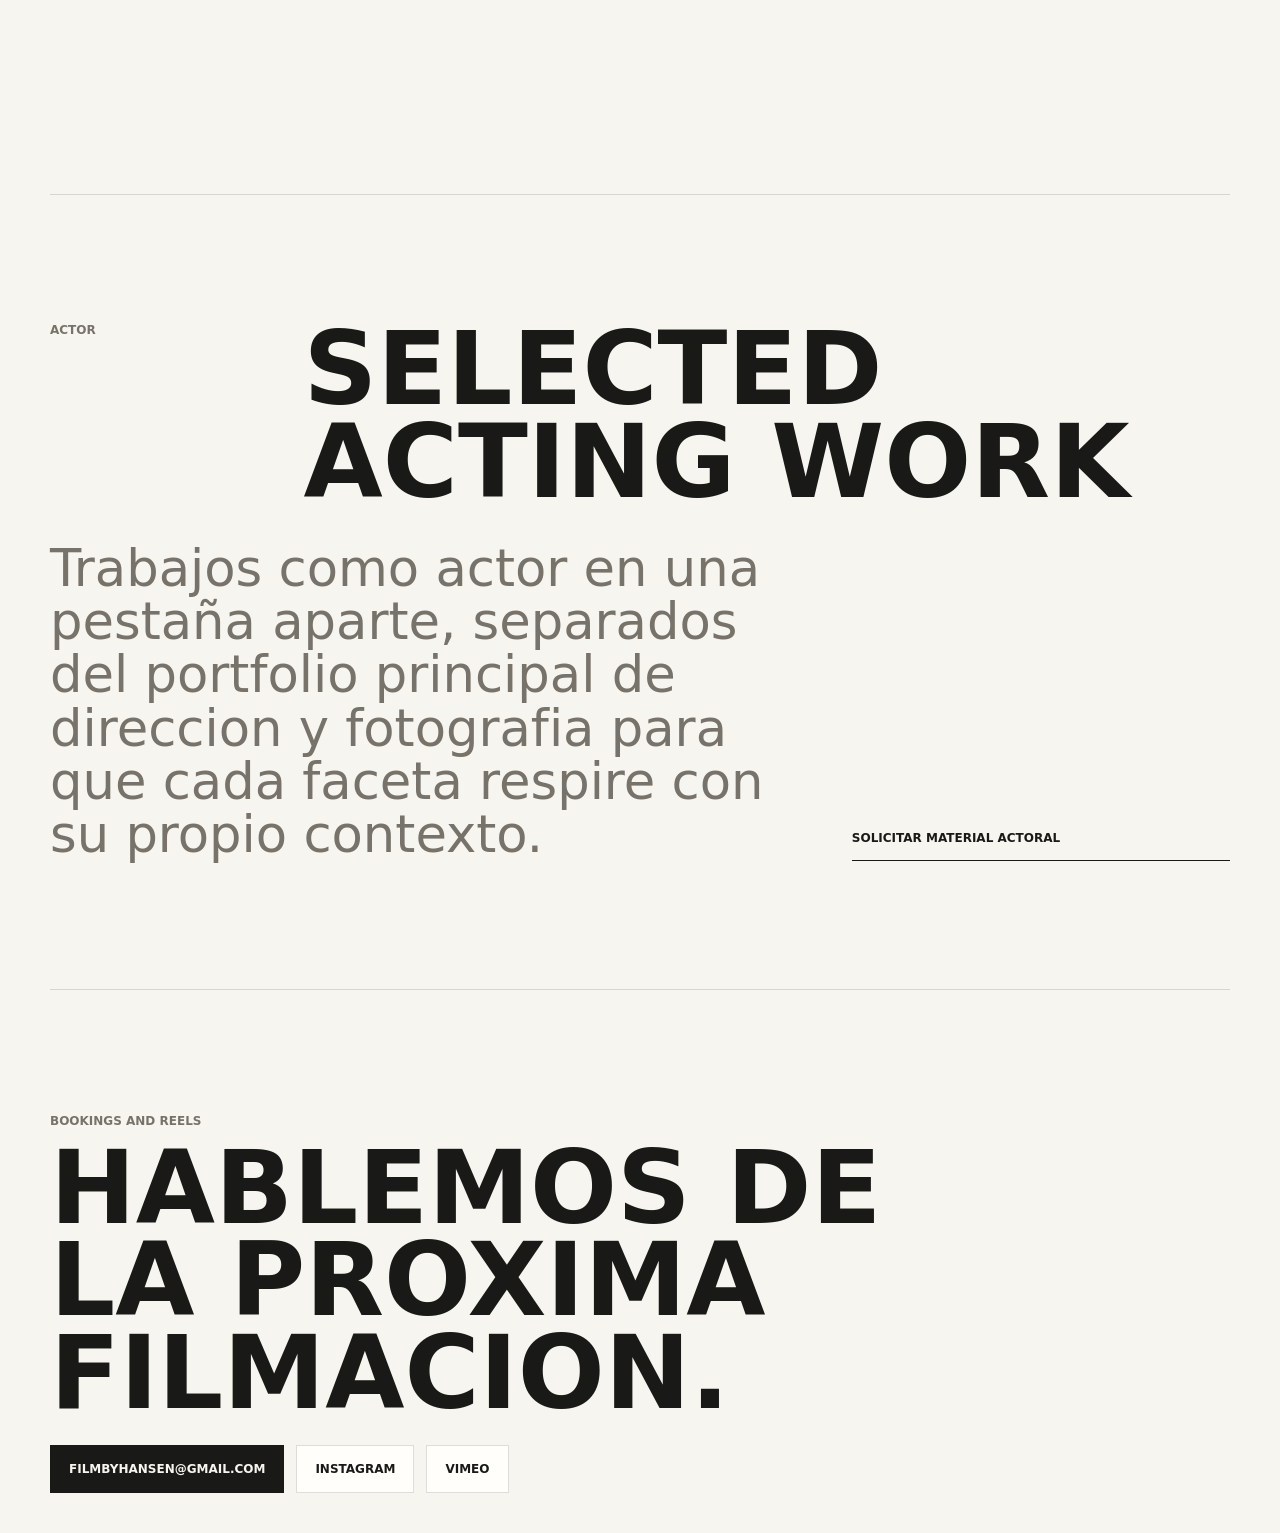
==== commit 39e6cb50: "Update portfolio carousel and layout" ====
--- a/index.html
+++ b/index.html
@@ -14,7 +14,6 @@
   </head>
   <body>
     <header class="site-header" aria-label="Navegacion principal">
-      <a class="brand" href="#top" aria-label="Brian Hansen inicio">Brian Hansen</a>
       <nav class="nav-links" aria-label="Secciones">
         <a href="#work">Work</a>
         <a href="#film35">35mm</a>
@@ -27,8 +26,7 @@
     <main id="top">
       <section class="hero" id="work" aria-labelledby="hero-title">
         <div class="hero-intro">
-          <p class="eyebrow">Brian Hansen</p>
-          <h1 id="hero-title">Director &amp; Photographer</h1>
+          <h1 id="hero-title">Brian Hansen // Director &amp; Photographer</h1>
           <p>
             Imagen luminosa, textura analogica y una mirada cercana al cine documental.
             Trabajos de direccion, fotografia, video y piezas en 35mm.
@@ -39,6 +37,69 @@
           <div class="slider-viewport">
             <div class="video-track">
               <article class="video-slide is-active" data-slide="0">
+                <div class="video-embed">
+                  <img
+                    src="https://i.vimeocdn.com/video/2071306256-d37beba1914ae147e707527c3e86667fc1a6af97c6951a404f28686cd6ac36c1-d_1280?region=us"
+                    alt="Still de No More Movies"
+                  />
+                  <iframe
+                    title="No More Movies"
+                    data-src="https://player.vimeo.com/video/1038807040?autoplay=1&title=0&byline=0&portrait=0"
+                    allow="autoplay; fullscreen; picture-in-picture"
+                    allowfullscreen
+                  ></iframe>
+                  <button class="play-toggle" type="button" aria-label="Reproducir No More Movies">Play</button>
+                </div>
+                <div class="slide-caption">
+                  <p class="meta">Short film / 2025</p>
+                  <h2>No More Movies</h2>
+                  <p>Through a man’s Super 8mm camera, we see a young woman, slices of a shared life. Between old movies and motorcycle trips, we glimpse the longing for what might have been.</p>
+                </div>
+              </article>
+
+              <article class="video-slide" data-slide="1">
+                <div class="video-embed">
+                  <img
+                    src="https://i.vimeocdn.com/video/2115280532-c2b528289d52d48f1424326a07df5d8d3e3b87e5ed878d24eaed14f46be901dd-d_1280?region=us"
+                    alt="Still de Ludmila Di Pasquale"
+                  />
+                  <iframe
+                    title="Ludmila Di Pasquale"
+                    data-src="https://player.vimeo.com/video/1160387061?autoplay=1&title=0&byline=0&portrait=0"
+                    allow="autoplay; fullscreen; picture-in-picture"
+                    allowfullscreen
+                  ></iframe>
+                  <button class="play-toggle" type="button" aria-label="Reproducir Ludmila Di Pasquale">Play</button>
+                </div>
+                <div class="slide-caption">
+                  <p class="meta">VHS diaries / 2026</p>
+                  <h2>Ludmila Di Pasquale</h2>
+                  <p>Diario visual con pulso analogico, textura y un mood intimo.</p>
+                </div>
+              </article>
+
+              <article class="video-slide" data-slide="2">
+                <div class="video-embed">
+                  <img
+                    src="https://i.vimeocdn.com/video/2115285097-c796450a4f90e58082576130c199a78e72ada7231e82ee15c2a05579bdffb4ff-d_1280?region=us"
+                    alt="Still de Bonita de Coco Rodriguez"
+                  />
+                  <iframe
+                    title="Bonita - Coco Rodriguez"
+                    data-src="https://player.vimeo.com/video/1160390224?autoplay=1&title=0&byline=0&portrait=0"
+                    allow="autoplay; fullscreen; picture-in-picture"
+                    allowfullscreen
+                  ></iframe>
+                  <button class="play-toggle" type="button" aria-label="Reproducir Bonita">Play</button>
+                </div>
+                <div class="slide-caption">
+                  <p class="meta">Music video / 2021</p>
+                  <h2>Bonita</h2>
+                  <p>Coco Rodriguez. Una pieza de color suave, movimiento y retrato musical.</p>
+                </div>
+              </article>
+
+              <article class="video-slide" data-slide="3">
                 <div class="video-embed">
                   <img
                     src="https://i.vimeocdn.com/video/2120066366-47542d2ae4c9530324d11126ade38a6db3bd0c8433f5620259aca87ca85e91a3-d_1280?region=us"
@@ -59,49 +120,7 @@
                 </div>
               </article>
 
-              <article class="video-slide" data-slide="1">
-                <div class="video-embed">
-                  <img
-                    src="https://i.vimeocdn.com/video/2115285097-c796450a4f90e58082576130c199a78e72ada7231e82ee15c2a05579bdffb4ff-d_1280?region=us"
-                    alt="Still de Bonita de Coco Rodriguez"
-                  />
-                  <iframe
-                    title="Bonita - Coco Rodriguez"
-                    data-src="https://player.vimeo.com/video/1160390224?autoplay=1&title=0&byline=0&portrait=0"
-                    allow="autoplay; fullscreen; picture-in-picture"
-                    allowfullscreen
-                  ></iframe>
-                  <button class="play-toggle" type="button" aria-label="Reproducir Bonita">Play</button>
-                </div>
-                <div class="slide-caption">
-                  <p class="meta">Music video / 2021</p>
-                  <h2>Bonita</h2>
-                  <p>Coco Rodriguez. Una pieza de color suave, movimiento y retrato musical.</p>
-                </div>
-              </article>
-
-              <article class="video-slide" data-slide="2">
-                <div class="video-embed">
-                  <img
-                    src="https://i.vimeocdn.com/video/2115280532-c2b528289d52d48f1424326a07df5d8d3e3b87e5ed878d24eaed14f46be901dd-d_1280?region=us"
-                    alt="Still de Ludmila Di Pasquale"
-                  />
-                  <iframe
-                    title="Ludmila Di Pasquale"
-                    data-src="https://player.vimeo.com/video/1160387061?autoplay=1&title=0&byline=0&portrait=0"
-                    allow="autoplay; fullscreen; picture-in-picture"
-                    allowfullscreen
-                  ></iframe>
-                  <button class="play-toggle" type="button" aria-label="Reproducir Ludmila Di Pasquale">Play</button>
-                </div>
-                <div class="slide-caption">
-                  <p class="meta">VHS diaries / 2026</p>
-                  <h2>Ludmila Di Pasquale</h2>
-                  <p>Diario visual con pulso analogico, textura y un mood intimo.</p>
-                </div>
-              </article>
-
-              <article class="video-slide" data-slide="3">
+              <article class="video-slide" data-slide="4">
                 <div class="video-embed">
                   <img
                     src="https://i.vimeocdn.com/video/2115272348-2d9ceb173dfac9122493ea0d6aaea3e7dd2c75ab7226b50a33361fa3407226e4-d_1280?region=us"
@@ -121,8 +140,81 @@
                   <p>Retrato comunitario con energia de calle y textura documental.</p>
                 </div>
               </article>
-
-              <article class="video-slide" data-slide="4">
+            </div>
+          </div>
+
+          <div class="slider-controls" aria-label="Controles del slider">
+            <button class="slider-prev" type="button">Prev</button>
+            <span class="slider-count" aria-live="polite">01 / 05</span>
+            <button class="slider-next" type="button">Next</button>
+          </div>
+        </section>
+      </section>
+
+      <section class="section film35-section" id="film35" aria-labelledby="film35-title">
+        <div class="section-heading">
+          <p class="eyebrow">35mm book</p>
+          <h2 id="film35-title">MEMENTO 35mm</h2>
+        </div>
+        <div class="memento-intro">
+          <div class="memento-copy">
+            <p class="book-title">MEMENTO</p>
+            <p class="book-subtitle">Toda la carpeta MEMENTO</p>
+            <p>
+              Quité las fotos fijas y armé una secuencia completa para recorrer la carpeta
+              como un carrusel: una foto por vez, con la misma altura y sin deformación.
+            </p>
+          </div>
+          <div class="memento-note">
+            <p>
+              La navegación usa toda la carpeta original y conserva la relación de aspecto de
+              cada toma dentro de una caja común.
+            </p>
+          </div>
+        </div>
+        <section class="memento-carousel" aria-label="Carrusel de la serie MEMENTO">
+          <div class="memento-viewport">
+            <div class="memento-track"></div>
+          </div>
+
+          <div class="memento-controls" aria-label="Controles del carrusel de MEMENTO">
+            <button class="memento-prev" type="button" aria-label="Imagen anterior de MEMENTO">Prev</button>
+            <span class="memento-count" aria-live="polite">-- / --</span>
+            <button class="memento-next" type="button" aria-label="Imagen siguiente de MEMENTO">Next</button>
+          </div>
+        </section>
+      </section>
+
+      <section class="section shortfilms-section" id="shortfilms" aria-labelledby="shortfilms-title">
+        <div class="section-heading">
+          <p class="eyebrow">Shortfilms</p>
+          <h2 id="shortfilms-title">Narrative pieces</h2>
+        </div>
+        <div class="project-list">
+          <button class="project-trigger" type="button" data-target-slide="0">
+            <span>No More Movies</span>
+            <small>Short film / 2025</small>
+          </button>
+          <button class="project-trigger" type="button" data-target-slide="3">
+            <span>TULU</span>
+            <small>Mexico City / 2024</small>
+          </button>
+          <button class="project-trigger" type="button" data-target-slide="4">
+            <span>NACOZARI RIFA!</span>
+            <small>Documentary portrait / 2023</small>
+          </button>
+        </div>
+      </section>
+
+      <section class="section commercials-section" id="commercials" aria-labelledby="commercials-title">
+        <div class="section-heading">
+          <p class="eyebrow">Commercials</p>
+          <h2 id="commercials-title">Selected branded work</h2>
+        </div>
+        <section class="video-slider commercial-slider" aria-label="Slider de comerciales">
+          <div class="slider-viewport">
+            <div class="video-track">
+              <article class="video-slide is-active" data-slide="0">
                 <div class="video-embed">
                   <img
                     src="https://i.vimeocdn.com/video/2115269432-40ba383ea2861d95f8d03ea176ce89d746c56f8c83f5751fd62368b0796d7a76-d_1280?region=us"
@@ -142,87 +234,9 @@
                   <p>Trabajo comercial con escala, ritmo y direccion de imagen.</p>
                 </div>
               </article>
-
-              <article class="video-slide" data-slide="5">
-                <div class="video-embed">
-                  <img
-                    src="https://i.vimeocdn.com/video/2071306256-d37beba1914ae147e707527c3e86667fc1a6af97c6951a404f28686cd6ac36c1-d_1280?region=us"
-                    alt="Still de No More Movies"
-                  />
-                  <iframe
-                    title="No More Movies"
-                    data-src="https://player.vimeo.com/video/1038807040?autoplay=1&title=0&byline=0&portrait=0"
-                    allow="autoplay; fullscreen; picture-in-picture"
-                    allowfullscreen
-                  ></iframe>
-                  <button class="play-toggle" type="button" aria-label="Reproducir No More Movies">Play</button>
-                </div>
-                <div class="slide-caption">
-                  <p class="meta">Short film / 2025</p>
-                  <h2>No More Movies</h2>
-                  <p>Pieza narrativa breve, integrada al slider para reproducirse dentro de la web.</p>
-                </div>
-              </article>
             </div>
           </div>
-
-          <div class="slider-controls" aria-label="Controles del slider">
-            <button class="slider-prev" type="button">Prev</button>
-            <span class="slider-count" aria-live="polite">01 / 06</span>
-            <button class="slider-next" type="button">Next</button>
-          </div>
         </section>
-      </section>
-
-      <section class="section film35-section" id="film35" aria-labelledby="film35-title">
-        <div class="section-heading">
-          <p class="eyebrow">35mm book</p>
-          <h2 id="film35-title">MEMENTO 35mm</h2>
-        </div>
-        <div class="memento-book">
-          <div class="memento-copy">
-            <p class="book-title">MEMENTO</p>
-            <p class="book-subtitle">Una serie 35mm por Brian Hansen</p>
-            <p>
-              Fragmento visual del libro: una pagina abierta, silenciosa, con fondo hueso,
-              fotografia analogica y texto reducido al minimo.
-            </p>
-          </div>
-          <figure class="memento-cover">
-            <img src="assets/memento-cover.jpg" alt="Portada del libro MEMENTO 35mm" />
-          </figure>
-        </div>
-        <figure class="memento-landscape">
-          <img src="assets/memento-landscape.jpg" alt="Doble pagina fotografica del libro MEMENTO 35mm" />
-          <figcaption>MEMENTO</figcaption>
-        </figure>
-        <div class="memento-note">
-          <p>
-            El resto de la web toma este ritmo: margenes amplios, piezas aisladas,
-            grano visible y una lectura pausada entre cine, foto fija y memoria.
-          </p>
-        </div>
-      </section>
-
-      <section class="section shortfilms-section" id="shortfilms" aria-labelledby="shortfilms-title">
-        <div class="section-heading">
-          <p class="eyebrow">Shortfilms</p>
-          <h2 id="shortfilms-title">Narrative pieces</h2>
-        </div>
-        <div class="project-list">
-          <button class="project-trigger" type="button" data-target-slide="5">
-            <span>No More Movies</span>
-            <small>Short film / 2025</small>
-          </button>
-          <button class="project-trigger" type="button" data-target-slide="0">
-            <span>TULU</span>
-            <small>Mexico City / 2024</small>
-          </button>
-          <button class="project-trigger" type="button" data-target-slide="3">
-            <span>NACOZARI RIFA!</span>
-            <small>Documentary portrait / 2023</small>
-          </button>
-        </div>
       </section>
 
       <section class="section actor-section" id="actor" aria-labelledby="actor-title">
@@ -262,6 +276,11 @@
       const previousButton = document.querySelector(".slider-prev");
       const nextButton = document.querySelector(".slider-next");
       const count = document.querySelector(".slider-count");
+      const mementoViewport = document.querySelector(".memento-viewport");
+      const mementoTrack = document.querySelector(".memento-track");
+      const mementoPrev = document.querySelector(".memento-prev");
+      const mementoNext = document.querySelector(".memento-next");
+      const mementoCount = document.querySelector(".memento-count");
       const slideCount = originalSlides.length;
       let slides = [];
       let activeIndex = 0;
@@ -271,6 +290,13 @@
       let dragDeltaX = 0;
       let isDragging = false;
       let hasDragged = false;
+      let isAnimating = false;
+      let pendingDirection = 0;
+      let mementoSlides = [];
+      let mementoIndex = 0;
+      let mementoObserver = null;
+      let expandedMementoSource = null;
+      let expandedMementoOverlay = null;
 
       function createSlideClone(slide) {
         const clone = slide.cloneNode(true);
@@ -308,31 +334,40 @@
         const slideWidth = slide.offsetWidth;
         const slideCenter = slide.offsetLeft + slideWidth / 2;
         const viewportCenter = window.innerWidth / 2;
-        currentTranslate = viewportCenter - slideCenter;
+        const nextTranslate = viewportCenter - slideCenter;
+        const didMove = Math.abs(nextTranslate - currentTranslate) > 0.5;
+        currentTranslate = nextTranslate;
         track.style.transform = `translateX(${currentTranslate}px)`;
         if (!animate) {
           window.requestAnimationFrame(() => {
             track.style.transition = "";
           });
-        }
+          return false;
+        }
+        return didMove;
       }
 
       function showSlide(index) {
+        pendingDirection = 0;
         stopSlide(slides[activeTrackIndex]);
         activeIndex = (index + slideCount) % slideCount;
         activeTrackIndex = activeIndex + slideCount;
         updateActiveClasses();
         updateCount();
-        updateTrackPosition();
+        isAnimating = updateTrackPosition();
       }
 
       function moveSlide(direction) {
+        if (isAnimating) {
+          pendingDirection = direction;
+          return;
+        }
         stopSlide(slides[activeTrackIndex]);
         activeTrackIndex += direction;
         activeIndex = (activeIndex + direction + slideCount) % slideCount;
         updateActiveClasses();
         updateCount();
-        updateTrackPosition();
+        isAnimating = updateTrackPosition();
       }
 
       function resetLoopPosition() {
@@ -350,6 +385,17 @@
         }
       }
 
+      function handleTrackTransitionEnd(event) {
+        if (event.target !== track) return;
+        resetLoopPosition();
+        isAnimating = false;
+        if (pendingDirection !== 0) {
+          const queuedDirection = pendingDirection;
+          pendingDirection = 0;
+          window.requestAnimationFrame(() => moveSlide(queuedDirection));
+        }
+      }
+
       function showAndPlaySlide(index) {
         showSlide(index);
         document.querySelector("#work").scrollIntoView({ behavior: "smooth", block: "start" });
@@ -370,19 +416,20 @@
 
       previousButton.addEventListener("click", () => moveSlide(-1));
       nextButton.addEventListener("click", () => moveSlide(1));
-      track.addEventListener("transitionend", resetLoopPosition);
+      track.addEventListener("transitionend", handleTrackTransitionEnd);
 
       slides.forEach((slide) => {
         slide.querySelector(".play-toggle").addEventListener("click", () => playSlide(slide));
         slide.addEventListener("click", () => {
           if (hasDragged) return;
+          if (isAnimating) return;
           if (!slide.classList.contains("is-active")) {
             stopSlide(slides[activeTrackIndex]);
             activeTrackIndex = slides.indexOf(slide);
             activeIndex = Number(slide.dataset.slide);
             updateActiveClasses();
             updateCount();
-            updateTrackPosition();
+            isAnimating = updateTrackPosition();
           }
         });
       });
@@ -392,7 +439,7 @@
       });
 
       function startDrag(event) {
-        if (event.target.closest("button")) return;
+        if (isAnimating || event.target.closest("button")) return;
         isDragging = true;
         hasDragged = false;
         dragStartX = event.clientX;
@@ -417,7 +464,7 @@
         if (Math.abs(dragDeltaX) > 90) {
           moveSlide(dragDeltaX < 0 ? 1 : -1);
         } else {
-          updateTrackPosition();
+          isAnimating = updateTrackPosition();
         }
         window.setTimeout(() => {
           hasDragged = false;
@@ -436,6 +483,192 @@
 
       window.addEventListener("resize", updateTrackPosition);
       updateTrackPosition();
+
+      function updateMementoCount() {
+        if (!mementoCount) return;
+        if (!mementoSlides.length) {
+          mementoCount.textContent = "-- / --";
+          return;
+        }
+        mementoCount.textContent = `${String(mementoIndex + 1).padStart(2, "0")} / ${String(mementoSlides.length).padStart(2, "0")}`;
+      }
+
+      function updateMementoActive() {
+        mementoSlides.forEach((slide, index) => {
+          slide.classList.toggle("is-active", index === mementoIndex);
+        });
+      }
+
+      function showMementoSlide(index, behavior = "smooth") {
+        if (!mementoSlides.length) return;
+        mementoIndex = (index + mementoSlides.length) % mementoSlides.length;
+        updateMementoActive();
+        updateMementoCount();
+        mementoSlides[mementoIndex].scrollIntoView({
+          behavior,
+          block: "nearest",
+          inline: "center",
+        });
+      }
+
+      function exitMementoFullscreen() {
+        if (expandedMementoOverlay) {
+          expandedMementoOverlay.remove();
+          expandedMementoOverlay = null;
+        }
+        if (expandedMementoSource) {
+          expandedMementoSource.classList.remove("is-hidden-for-expand");
+          expandedMementoSource = null;
+        }
+        document.body.classList.remove("memento-fullscreen-lock");
+        if (document.fullscreenElement) {
+          document.exitFullscreen?.();
+        }
+      }
+
+      function bindMementoCarousel(items) {
+        if (!mementoTrack) return;
+        mementoTrack.replaceChildren(
+          ...items.map((item, index) => {
+            const figure = document.createElement("figure");
+            figure.className = `memento-slide${index === 0 ? " is-active" : ""}`;
+            figure.dataset.slide = String(index);
+
+            const frame = document.createElement("div");
+            frame.className = "memento-frame";
+
+            const image = document.createElement("img");
+            image.src = item.src;
+            image.alt = item.alt;
+            image.loading = index < 6 ? "eager" : "lazy";
+            image.decoding = "async";
+
+            const syncOrientation = () => {
+              const isPortrait = image.naturalHeight > image.naturalWidth;
+              figure.classList.toggle("is-portrait", isPortrait);
+              figure.classList.toggle("is-landscape", !isPortrait);
+            };
+
+            image.addEventListener("load", syncOrientation);
+
+            const caption = document.createElement("figcaption");
+            const number = document.createElement("span");
+            number.textContent = String(index + 1).padStart(2, "0");
+            caption.append(number, document.createTextNode(` ${item.label}`));
+
+            frame.append(image);
+            frame.addEventListener("click", async (event) => {
+              event.preventDefault();
+              event.stopPropagation();
+              if (expandedMementoSource === frame) {
+                exitMementoFullscreen();
+                return;
+              }
+              exitMementoFullscreen();
+              document.body.classList.add("memento-fullscreen-lock");
+              if (document.fullscreenEnabled && frame.requestFullscreen) {
+                try {
+                  await frame.requestFullscreen();
+                  return;
+                } catch (error) {
+                  console.warn("Fullscreen API unavailable, using in-page expansion.", error);
+                }
+              }
+              const overlay = document.createElement("div");
+              overlay.className = "memento-overlay";
+              const expandedFrame = frame.cloneNode(true);
+              expandedFrame.classList.add("is-expanded");
+              expandedFrame.addEventListener("click", (overlayEvent) => {
+                overlayEvent.preventDefault();
+                overlayEvent.stopPropagation();
+                exitMementoFullscreen();
+              });
+              overlay.addEventListener("click", exitMementoFullscreen);
+              overlay.append(expandedFrame);
+              document.body.append(overlay);
+              frame.classList.add("is-hidden-for-expand");
+              expandedMementoSource = frame;
+              expandedMementoOverlay = overlay;
+            });
+
+            figure.append(frame, caption);
+            if (image.complete && image.naturalWidth) {
+              syncOrientation();
+            }
+            return figure;
+          }),
+        );
+
+        mementoSlides = Array.from(mementoTrack.querySelectorAll(".memento-slide"));
+        mementoIndex = 0;
+
+        updateMementoActive();
+        updateMementoCount();
+        mementoObserver?.disconnect();
+        mementoObserver = new IntersectionObserver(
+          (entries) => {
+            const visible = entries
+              .filter((entry) => entry.isIntersecting)
+              .sort((a, b) => b.intersectionRatio - a.intersectionRatio)[0];
+            if (!visible) return;
+            const index = Number(visible.target.dataset.slide);
+            if (index === mementoIndex) return;
+            mementoIndex = index;
+            updateMementoActive();
+            updateMementoCount();
+          },
+          {
+            root: mementoViewport,
+            threshold: [0.55, 0.65, 0.75],
+          },
+        );
+
+        mementoSlides.forEach((slide) => {
+          mementoObserver.observe(slide);
+          slide.addEventListener("click", () => showMementoSlide(Number(slide.dataset.slide)));
+        });
+
+        mementoPrev?.addEventListener("click", () => showMementoSlide(mementoIndex - 1));
+        mementoNext?.addEventListener("click", () => showMementoSlide(mementoIndex + 1));
+        window.requestAnimationFrame(() => showMementoSlide(0, "auto"));
+      }
+
+      async function loadMementoCarousel() {
+        if (!mementoTrack) return;
+        try {
+          const response = await fetch("assets/memento-carousel/manifest.json");
+          const items = await response.json();
+          bindMementoCarousel(items);
+        } catch (error) {
+          console.error("No se pudo cargar la carpeta MEMENTO", error);
+        }
+      }
+
+      loadMementoCarousel();
+
+      const commercialSlider = document.querySelector(".commercial-slider");
+      if (commercialSlider) {
+        const commercialPlay = commercialSlider.querySelector(".play-toggle");
+        const commercialIframe = commercialSlider.querySelector("iframe");
+        const commercialSlide = commercialSlider.querySelector(".video-slide");
+        commercialPlay?.addEventListener("click", () => {
+          if (commercialIframe && !commercialIframe.src) {
+            commercialIframe.src = commercialIframe.dataset.src;
+          }
+          commercialSlide?.classList.add("is-playing");
+        });
+      }
+
+      document.addEventListener("fullscreenchange", () => {
+        if (document.fullscreenElement) return;
+        exitMementoFullscreen();
+      });
+
+      document.addEventListener("keydown", (event) => {
+        if (event.key === "Escape") {
+          exitMementoFullscreen();
+        }
+      });
     </script>
   </body>
 </html>
--- a/styles.css
+++ b/styles.css
@@ -369,22 +369,6 @@
   text-transform: uppercase;
 }
 
-.memento-book {
-  display: grid;
-  grid-template-columns: minmax(0, 0.86fr) minmax(360px, 1.05fr);
-  gap: clamp(28px, 7vw, 108px);
-  align-items: center;
-  min-height: clamp(520px, 58vw, 760px);
-  padding: clamp(26px, 5vw, 64px);
-  background: var(--soft);
-}
-
-.memento-copy {
-  align-self: center;
-  max-width: 430px;
-  margin-inline: auto;
-}
-
 .book-title {
   margin-bottom: 4px;
   color: var(--ink);
@@ -401,6 +385,18 @@
   letter-spacing: 0.42em;
 }
 
+.memento-intro {
+  display: grid;
+  grid-template-columns: minmax(0, 1.1fr) minmax(280px, 0.7fr);
+  gap: clamp(24px, 6vw, 72px);
+  align-items: end;
+  margin-bottom: clamp(28px, 4vw, 46px);
+}
+
+.memento-copy {
+  max-width: 490px;
+}
+
 .memento-copy p:last-child,
 .memento-note p {
   color: var(--muted);
@@ -408,46 +404,182 @@
   line-height: 1.34;
 }
 
-.memento-cover {
+.memento-note {
+  max-width: 380px;
+  justify-self: end;
+}
+
+.memento-carousel {
+  width: 100vw;
+  margin-left: calc(50% - 50vw);
+}
+
+.memento-viewport {
+  overflow-x: auto;
+  overflow-y: hidden;
+  scroll-snap-type: x mandatory;
+  scroll-behavior: smooth;
+  scrollbar-width: none;
+  cursor: grab;
+  touch-action: pan-y;
+  user-select: none;
+}
+
+.memento-viewport::-webkit-scrollbar {
+  display: none;
+}
+
+.memento-track {
+  display: flex;
+  align-items: stretch;
+  gap: 18px;
+  padding: 0 0 8px;
+}
+
+.memento-slide {
+  flex: 0 0 min(76vw, 900px);
+  display: grid;
+  gap: 14px;
   margin: 0;
-  background: var(--paper);
-}
-
-.memento-cover img,
-.memento-landscape img {
-  height: auto;
+  opacity: 0.4;
+  scroll-snap-align: center;
+  transition: opacity 260ms ease;
+}
+
+.memento-slide.is-active {
+  opacity: 1;
+}
+
+.memento-slide.is-portrait {
+  flex-basis: min(42vw, 520px);
+  justify-items: center;
+}
+
+.memento-frame {
+  height: clamp(420px, 54vw, 720px);
+  display: flex;
+  align-items: center;
+  justify-content: center;
+  padding: clamp(16px, 2.4vw, 30px);
+  background: var(--soft);
+  border: 1px solid var(--line);
+  overflow: hidden;
+  cursor: zoom-in;
+}
+
+body.memento-fullscreen-lock {
+  overflow: hidden;
+}
+
+.memento-frame.is-hidden-for-expand {
+  visibility: hidden;
+}
+
+.memento-frame img {
+  width: 100%;
+  height: 100%;
+  display: block;
   object-fit: contain;
-  filter: saturate(0.86) contrast(0.98) brightness(1.02);
-}
-
-.memento-landscape {
-  margin: clamp(18px, 3vw, 34px) 0 0;
-  padding: clamp(10px, 1.4vw, 16px);
-  background: var(--soft);
-}
-
-.memento-landscape img {
-  aspect-ratio: 1200 / 816;
-}
-
-.memento-landscape figcaption {
-  margin-top: 16px;
-  text-align: center;
+  filter: saturate(0.9) contrast(0.98) brightness(1.02);
+}
+
+.memento-slide.is-portrait .memento-frame img {
+  width: 100%;
+  height: 100%;
+}
+
+.memento-slide.is-portrait .memento-frame {
+  width: min(100%, 430px);
+}
+
+.memento-slide.is-portrait figcaption {
+  width: min(100%, 430px);
+}
+
+.memento-frame:fullscreen {
+  width: 100vw;
+  height: 100vh;
+  padding: 0;
+  background: #000;
+  border: 0;
+  cursor: zoom-out;
+}
+
+.memento-frame:fullscreen img {
+  width: 100%;
+  height: 100%;
+  max-width: 100vw;
+  max-height: 100vh;
+  object-fit: contain;
+}
+
+.memento-overlay {
+  position: fixed;
+  inset: 0;
+  z-index: 10000;
+  display: flex;
+  align-items: center;
+  justify-content: center;
+  padding: 0;
+  background: rgba(0, 0, 0, 0.96);
+  cursor: zoom-out;
+}
+
+.memento-overlay .memento-frame {
+  width: 100vw;
+  height: 100vh;
+  padding: 0;
+  background: #000;
+  border: 0;
+  cursor: zoom-out;
+  flex: 0 0 auto;
+}
+
+.memento-overlay .memento-frame img {
+  width: 100%;
+  height: 100%;
+  max-width: 100vw;
+  max-height: 100vh;
+  object-fit: contain;
+}
+
+.memento-slide figcaption {
+  display: flex;
+  gap: 12px;
+  align-items: baseline;
   color: var(--ink);
   text-transform: uppercase;
   font-size: 12px;
-  letter-spacing: 0.42em;
-}
-
-.memento-note {
-  display: grid;
-  grid-template-columns: minmax(0, 0.56fr) minmax(280px, 0.44fr);
-  margin-top: clamp(30px, 5vw, 72px);
-}
-
-.memento-note p {
-  grid-column: 2;
-  margin-bottom: 0;
+  letter-spacing: 0.32em;
+}
+
+.memento-slide figcaption span {
+  color: var(--muted);
+}
+
+.memento-controls {
+  display: flex;
+  align-items: center;
+  justify-content: space-between;
+  gap: 16px;
+  margin-top: 18px;
+}
+
+.memento-controls button {
+  min-width: 88px;
+  height: 46px;
+  border: 1px solid var(--line);
+  background: var(--white);
+  text-transform: uppercase;
+  letter-spacing: 0.24em;
+  font-size: 12px;
+}
+
+.memento-count {
+  color: var(--ink);
+  text-transform: uppercase;
+  font-size: 12px;
+  letter-spacing: 0.32em;
 }
 
 .project-list {
@@ -564,13 +696,16 @@
     flex-basis: min(84vw, 760px);
   }
 
-  .memento-book,
+  .memento-intro {
+    grid-template-columns: 1fr;
+  }
+
   .memento-note {
-    grid-template-columns: 1fr;
+    justify-self: start;
   }
 
   .memento-note p {
-    grid-column: auto;
+    max-width: 100%;
   }
 }
 
@@ -621,13 +756,17 @@
     height: 70px;
   }
 
-  .memento-book {
-    min-height: auto;
-    padding: 24px;
+  .memento-slide {
+    flex-basis: 86vw;
+  }
+
+  .memento-frame {
+    height: clamp(360px, 84vw, 560px);
   }
 
   .book-subtitle,
-  .memento-landscape figcaption {
+  .memento-slide figcaption,
+  .memento-count {
     letter-spacing: 0.22em;
   }
 
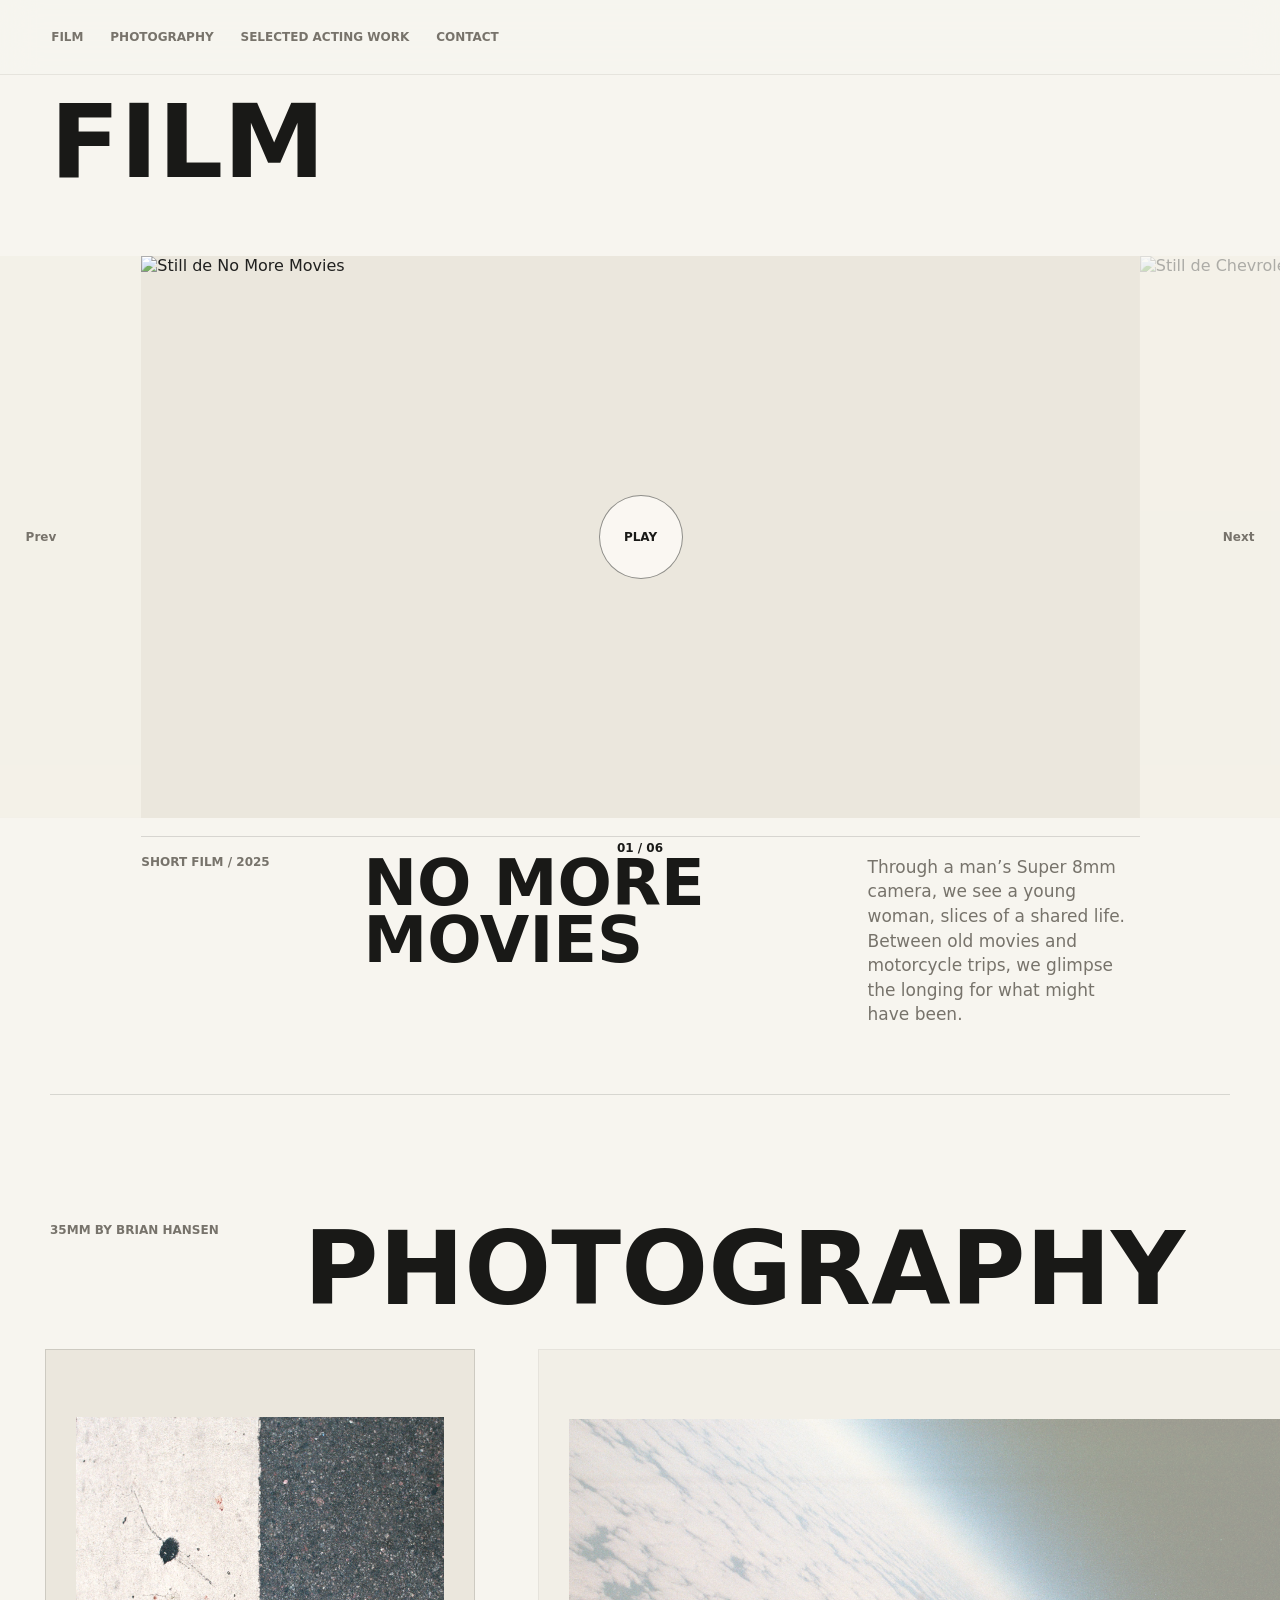
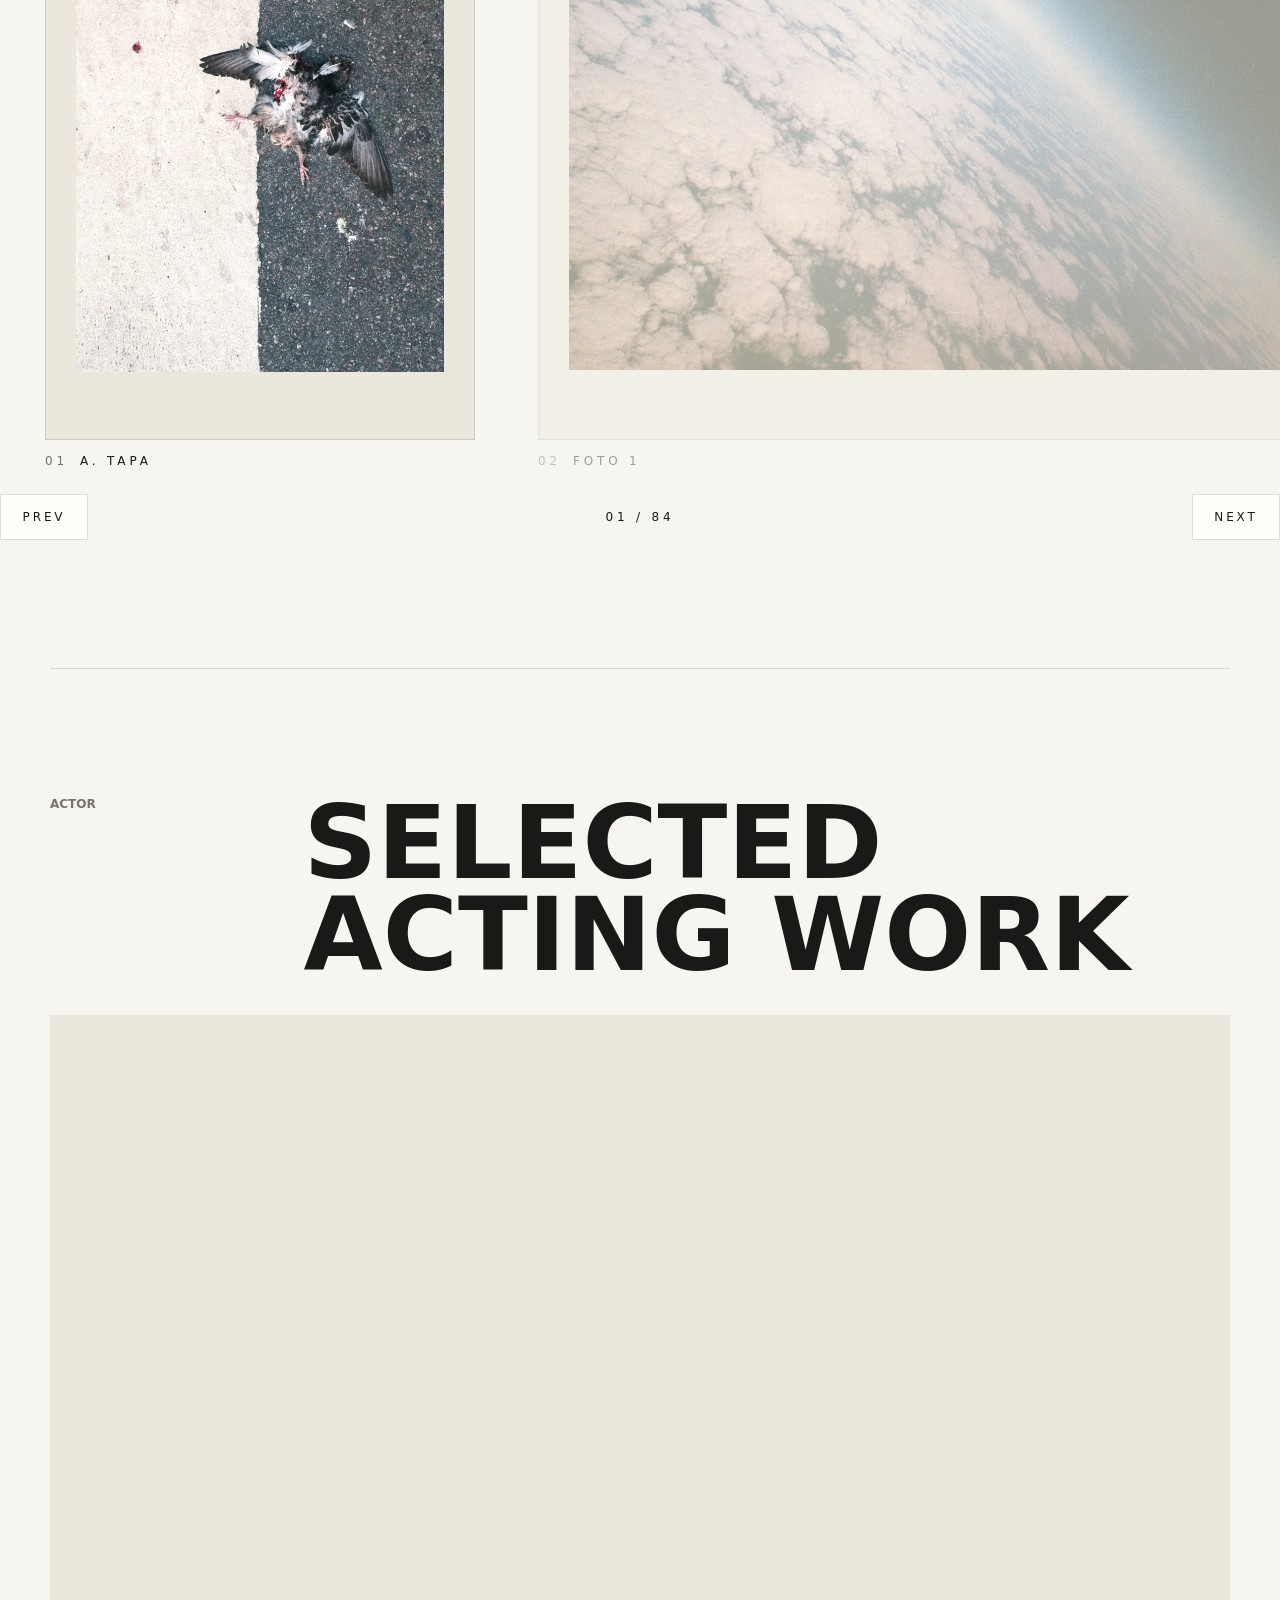
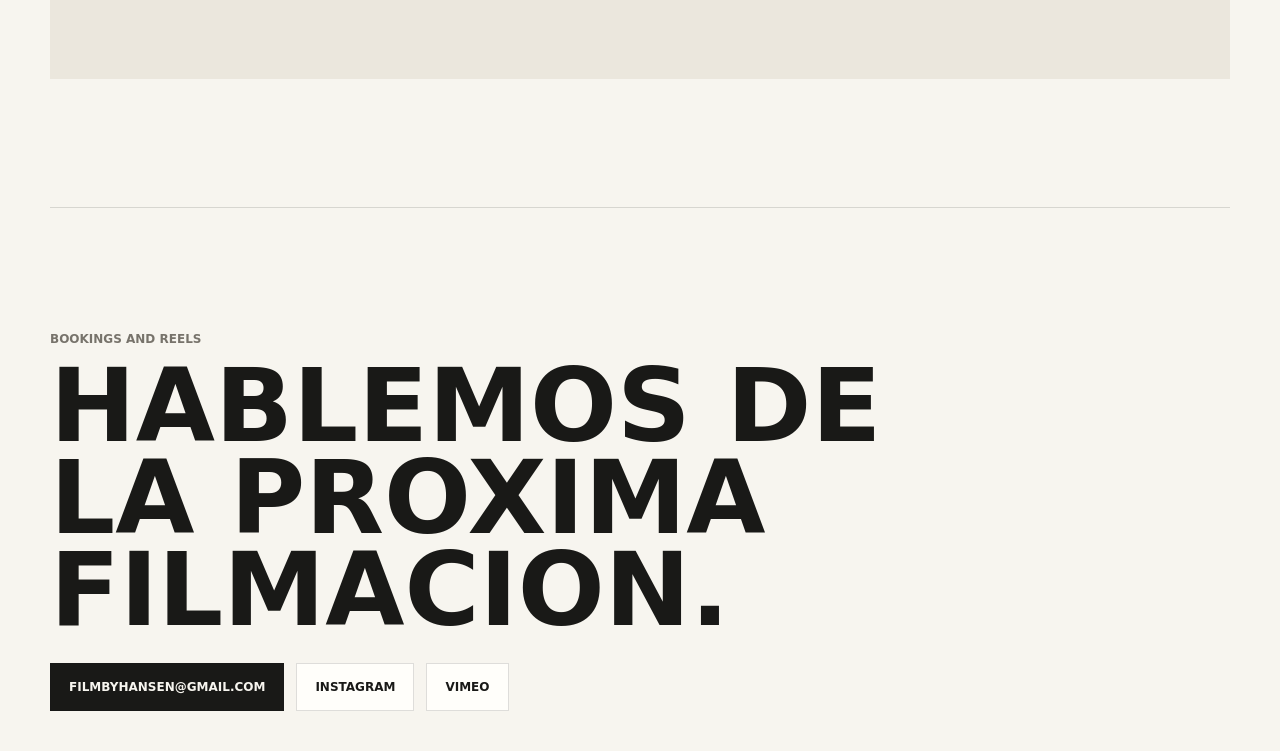
==== commit ebd847f2: "Refine portfolio sections" ====
--- a/index.html
+++ b/index.html
@@ -15,22 +15,17 @@
   <body>
     <header class="site-header" aria-label="Navegacion principal">
       <nav class="nav-links" aria-label="Secciones">
-        <a href="#work">Work</a>
-        <a href="#film35">35mm</a>
-        <a href="#shortfilms">Shortfilms</a>
-        <a href="#actor">Actor</a>
+        <a href="#film">Film</a>
+        <a href="#photography">Photography</a>
+        <a href="#actor">Selected acting work</a>
         <a href="#contact">Contact</a>
       </nav>
     </header>
 
     <main id="top">
-      <section class="hero" id="work" aria-labelledby="hero-title">
-        <div class="hero-intro">
-          <h1 id="hero-title">Brian Hansen // Director &amp; Photographer</h1>
-          <p>
-            Imagen luminosa, textura analogica y una mirada cercana al cine documental.
-            Trabajos de direccion, fotografia, video y piezas en 35mm.
-          </p>
+      <section class="hero" id="film" aria-labelledby="hero-title">
+        <div class="hero-heading">
+          <h2 id="hero-title">FILM</h2>
         </div>
 
         <section class="video-slider" aria-label="Slider de videos destacados">
@@ -60,6 +55,27 @@
               <article class="video-slide" data-slide="1">
                 <div class="video-embed">
                   <img
+                    src="https://i.vimeocdn.com/video/2115269432-40ba383ea2861d95f8d03ea176ce89d746c56f8c83f5751fd62368b0796d7a76-d_1280?region=us"
+                    alt="Still de Chevrolet S10 Max"
+                  />
+                  <iframe
+                    title="Chevrolet S10 Max"
+                    data-src="https://player.vimeo.com/video/1160375315?autoplay=1&title=0&byline=0&portrait=0"
+                    allow="autoplay; fullscreen; picture-in-picture"
+                    allowfullscreen
+                  ></iframe>
+                  <button class="play-toggle" type="button" aria-label="Reproducir Chevrolet S10 Max">Play</button>
+                </div>
+                <div class="slide-caption">
+                  <p class="meta">Commercial / 2025</p>
+                  <h2>Chevrolet S10 Max</h2>
+                  <p>Trabajo comercial con escala, ritmo y direccion de imagen.</p>
+                </div>
+              </article>
+
+              <article class="video-slide" data-slide="2">
+                <div class="video-embed">
+                  <img
                     src="https://i.vimeocdn.com/video/2115280532-c2b528289d52d48f1424326a07df5d8d3e3b87e5ed878d24eaed14f46be901dd-d_1280?region=us"
                     alt="Still de Ludmila Di Pasquale"
                   />
@@ -78,7 +94,7 @@
                 </div>
               </article>
 
-              <article class="video-slide" data-slide="2">
+              <article class="video-slide" data-slide="3">
                 <div class="video-embed">
                   <img
                     src="https://i.vimeocdn.com/video/2115285097-c796450a4f90e58082576130c199a78e72ada7231e82ee15c2a05579bdffb4ff-d_1280?region=us"
@@ -99,7 +115,7 @@
                 </div>
               </article>
 
-              <article class="video-slide" data-slide="3">
+              <article class="video-slide" data-slide="4">
                 <div class="video-embed">
                   <img
                     src="https://i.vimeocdn.com/video/2120066366-47542d2ae4c9530324d11126ade38a6db3bd0c8433f5620259aca87ca85e91a3-d_1280?region=us"
@@ -120,7 +136,7 @@
                 </div>
               </article>
 
-              <article class="video-slide" data-slide="4">
+              <article class="video-slide" data-slide="5">
                 <div class="video-embed">
                   <img
                     src="https://i.vimeocdn.com/video/2115272348-2d9ceb173dfac9122493ea0d6aaea3e7dd2c75ab7226b50a33361fa3407226e4-d_1280?region=us"
@@ -145,32 +161,17 @@
 
           <div class="slider-controls" aria-label="Controles del slider">
             <button class="slider-prev" type="button">Prev</button>
-            <span class="slider-count" aria-live="polite">01 / 05</span>
+            <span class="slider-count" aria-live="polite">01 / 06</span>
             <button class="slider-next" type="button">Next</button>
           </div>
         </section>
+
       </section>
 
-      <section class="section film35-section" id="film35" aria-labelledby="film35-title">
+      <section class="section film35-section" id="photography" aria-labelledby="photography-title">
         <div class="section-heading">
-          <p class="eyebrow">35mm book</p>
-          <h2 id="film35-title">MEMENTO 35mm</h2>
-        </div>
-        <div class="memento-intro">
-          <div class="memento-copy">
-            <p class="book-title">MEMENTO</p>
-            <p class="book-subtitle">Toda la carpeta MEMENTO</p>
-            <p>
-              Quité las fotos fijas y armé una secuencia completa para recorrer la carpeta
-              como un carrusel: una foto por vez, con la misma altura y sin deformación.
-            </p>
-          </div>
-          <div class="memento-note">
-            <p>
-              La navegación usa toda la carpeta original y conserva la relación de aspecto de
-              cada toma dentro de una caja común.
-            </p>
-          </div>
+          <p class="eyebrow">35mm by Brian Hansen</p>
+          <h2 id="photography-title">PHOTOGRAPHY</h2>
         </div>
         <section class="memento-carousel" aria-label="Carrusel de la serie MEMENTO">
           <div class="memento-viewport">
@@ -185,71 +186,20 @@
         </section>
       </section>
 
-      <section class="section shortfilms-section" id="shortfilms" aria-labelledby="shortfilms-title">
-        <div class="section-heading">
-          <p class="eyebrow">Shortfilms</p>
-          <h2 id="shortfilms-title">Narrative pieces</h2>
-        </div>
-        <div class="project-list">
-          <button class="project-trigger" type="button" data-target-slide="0">
-            <span>No More Movies</span>
-            <small>Short film / 2025</small>
-          </button>
-          <button class="project-trigger" type="button" data-target-slide="3">
-            <span>TULU</span>
-            <small>Mexico City / 2024</small>
-          </button>
-          <button class="project-trigger" type="button" data-target-slide="4">
-            <span>NACOZARI RIFA!</span>
-            <small>Documentary portrait / 2023</small>
-          </button>
-        </div>
-      </section>
-
-      <section class="section commercials-section" id="commercials" aria-labelledby="commercials-title">
-        <div class="section-heading">
-          <p class="eyebrow">Commercials</p>
-          <h2 id="commercials-title">Selected branded work</h2>
-        </div>
-        <section class="video-slider commercial-slider" aria-label="Slider de comerciales">
-          <div class="slider-viewport">
-            <div class="video-track">
-              <article class="video-slide is-active" data-slide="0">
-                <div class="video-embed">
-                  <img
-                    src="https://i.vimeocdn.com/video/2115269432-40ba383ea2861d95f8d03ea176ce89d746c56f8c83f5751fd62368b0796d7a76-d_1280?region=us"
-                    alt="Still de Chevrolet S10 Max"
-                  />
-                  <iframe
-                    title="Chevrolet S10 Max"
-                    data-src="https://player.vimeo.com/video/1160375315?autoplay=1&title=0&byline=0&portrait=0"
-                    allow="autoplay; fullscreen; picture-in-picture"
-                    allowfullscreen
-                  ></iframe>
-                  <button class="play-toggle" type="button" aria-label="Reproducir Chevrolet S10 Max">Play</button>
-                </div>
-                <div class="slide-caption">
-                  <p class="meta">Commercial / 2025</p>
-                  <h2>Chevrolet S10 Max</h2>
-                  <p>Trabajo comercial con escala, ritmo y direccion de imagen.</p>
-                </div>
-              </article>
-            </div>
-          </div>
-        </section>
-      </section>
-
       <section class="section actor-section" id="actor" aria-labelledby="actor-title">
         <div class="section-heading">
           <p class="eyebrow">Actor</p>
-          <h2 id="actor-title">Selected acting work</h2>
+          <h2 id="actor-title">SELECTED ACTING WORK</h2>
         </div>
-        <div class="actor-copy">
-          <p>
-            Trabajos como actor en una pestaña aparte, separados del portfolio principal de
-            direccion y fotografia para que cada faceta respire con su propio contexto.
-          </p>
-          <a class="text-link" href="mailto:filmbyhansen@gmail.com">Solicitar material actoral</a>
+        <div class="actor-video">
+          <div class="video-embed">
+            <iframe
+              title="PLACEBO"
+              src="https://www.nowness.com/series/lovesick/placebo?fbclid=PAY2xjawI0JONleHRuA2FlbQIxMAABpsi8sBf8oPOTFtWlKZIb5MXxdnWegB4OguPXK0p_mbwuksIQPZph5daAcw_aem_NPmcIexEnsTLD5tCZjm51g"
+              allow="autoplay; fullscreen; picture-in-picture"
+              allowfullscreen
+            ></iframe>
+          </div>
         </div>
       </section>
 
@@ -272,7 +222,6 @@
       const viewport = document.querySelector(".slider-viewport");
       const track = document.querySelector(".video-track");
       const originalSlides = Array.from(document.querySelectorAll(".video-slide"));
-      const projectTriggers = Array.from(document.querySelectorAll(".project-trigger"));
       const previousButton = document.querySelector(".slider-prev");
       const nextButton = document.querySelector(".slider-next");
       const count = document.querySelector(".slider-count");
@@ -396,12 +345,6 @@
         }
       }
 
-      function showAndPlaySlide(index) {
-        showSlide(index);
-        document.querySelector("#work").scrollIntoView({ behavior: "smooth", block: "start" });
-        window.setTimeout(() => playSlide(slides[activeTrackIndex]), 320);
-      }
-
       function playSlide(slide) {
         const iframe = slide.querySelector("iframe");
         if (!iframe.src) {
@@ -432,10 +375,6 @@
             isAnimating = updateTrackPosition();
           }
         });
-      });
-
-      projectTriggers.forEach((trigger) => {
-        trigger.addEventListener("click", () => showAndPlaySlide(Number(trigger.dataset.targetSlide)));
       });
 
       function startDrag(event) {
--- a/styles.css
+++ b/styles.css
@@ -109,21 +109,10 @@
   padding: 96px 0 58px;
 }
 
-.hero-intro {
-  display: grid;
-  grid-template-columns: minmax(0, 0.9fr) minmax(280px, 0.85fr);
-  gap: clamp(22px, 5vw, 78px);
-  align-items: end;
-}
-
 .eyebrow,
 .meta {
   margin: 0;
   color: var(--muted);
-}
-
-.hero-intro .eyebrow {
-  grid-column: 1 / -1;
 }
 
 h1,
@@ -134,23 +123,15 @@
   margin-top: 0;
 }
 
-h1 {
-  grid-column: 1;
-  max-width: 620px;
+.hero-heading {
+  margin-bottom: clamp(16px, 2vw, 28px);
+}
+
+.hero-heading h2 {
   margin-bottom: 0;
-  font-size: clamp(40px, 5.2vw, 68px);
-  line-height: 0.88;
-  letter-spacing: 0;
-  text-transform: uppercase;
-}
-
-.hero-intro > p:last-child {
-  grid-column: 2;
-  max-width: 540px;
-  margin-bottom: 0;
-  color: var(--muted);
-  font-size: clamp(17px, 1.7vw, 22px);
-  line-height: 1.28;
+  font-size: clamp(42px, 8vw, 112px);
+  line-height: 0.9;
+  text-transform: uppercase;
 }
 
 .video-slider {
@@ -383,30 +364,6 @@
   text-transform: uppercase;
   font-size: 13px;
   letter-spacing: 0.42em;
-}
-
-.memento-intro {
-  display: grid;
-  grid-template-columns: minmax(0, 1.1fr) minmax(280px, 0.7fr);
-  gap: clamp(24px, 6vw, 72px);
-  align-items: end;
-  margin-bottom: clamp(28px, 4vw, 46px);
-}
-
-.memento-copy {
-  max-width: 490px;
-}
-
-.memento-copy p:last-child,
-.memento-note p {
-  color: var(--muted);
-  font-size: clamp(18px, 2vw, 24px);
-  line-height: 1.34;
-}
-
-.memento-note {
-  max-width: 380px;
-  justify-self: end;
 }
 
 .memento-carousel {
@@ -616,26 +573,12 @@
   font-weight: 800;
 }
 
-.actor-copy {
-  display: grid;
-  grid-template-columns: minmax(0, 0.82fr) auto;
-  gap: 28px;
-  align-items: end;
-}
-
-.actor-copy p {
-  max-width: 820px;
-  margin-bottom: 0;
-  color: var(--muted);
-  font-size: clamp(24px, 4vw, 54px);
-  line-height: 1.04;
-}
-
-.text-link {
-  display: inline-flex;
-  align-items: center;
-  min-height: 46px;
-  border-bottom: 1px solid currentColor;
+.actor-video {
+  margin-top: 10px;
+}
+
+.actor-video .video-embed {
+  aspect-ratio: 16 / 9;
 }
 
 .contact-section {
@@ -677,15 +620,9 @@
 }
 
 @media (max-width: 900px) {
-  .hero-intro,
   .slide-caption,
-  .section-heading,
-  .actor-copy {
+  .section-heading {
     grid-template-columns: 1fr;
-  }
-
-  .hero-intro > p:last-child {
-    grid-column: auto;
   }
 
   .slider-viewport {
@@ -696,17 +633,6 @@
     flex-basis: min(84vw, 760px);
   }
 
-  .memento-intro {
-    grid-template-columns: 1fr;
-  }
-
-  .memento-note {
-    justify-self: start;
-  }
-
-  .memento-note p {
-    max-width: 100%;
-  }
 }
 
 @media (max-width: 680px) {
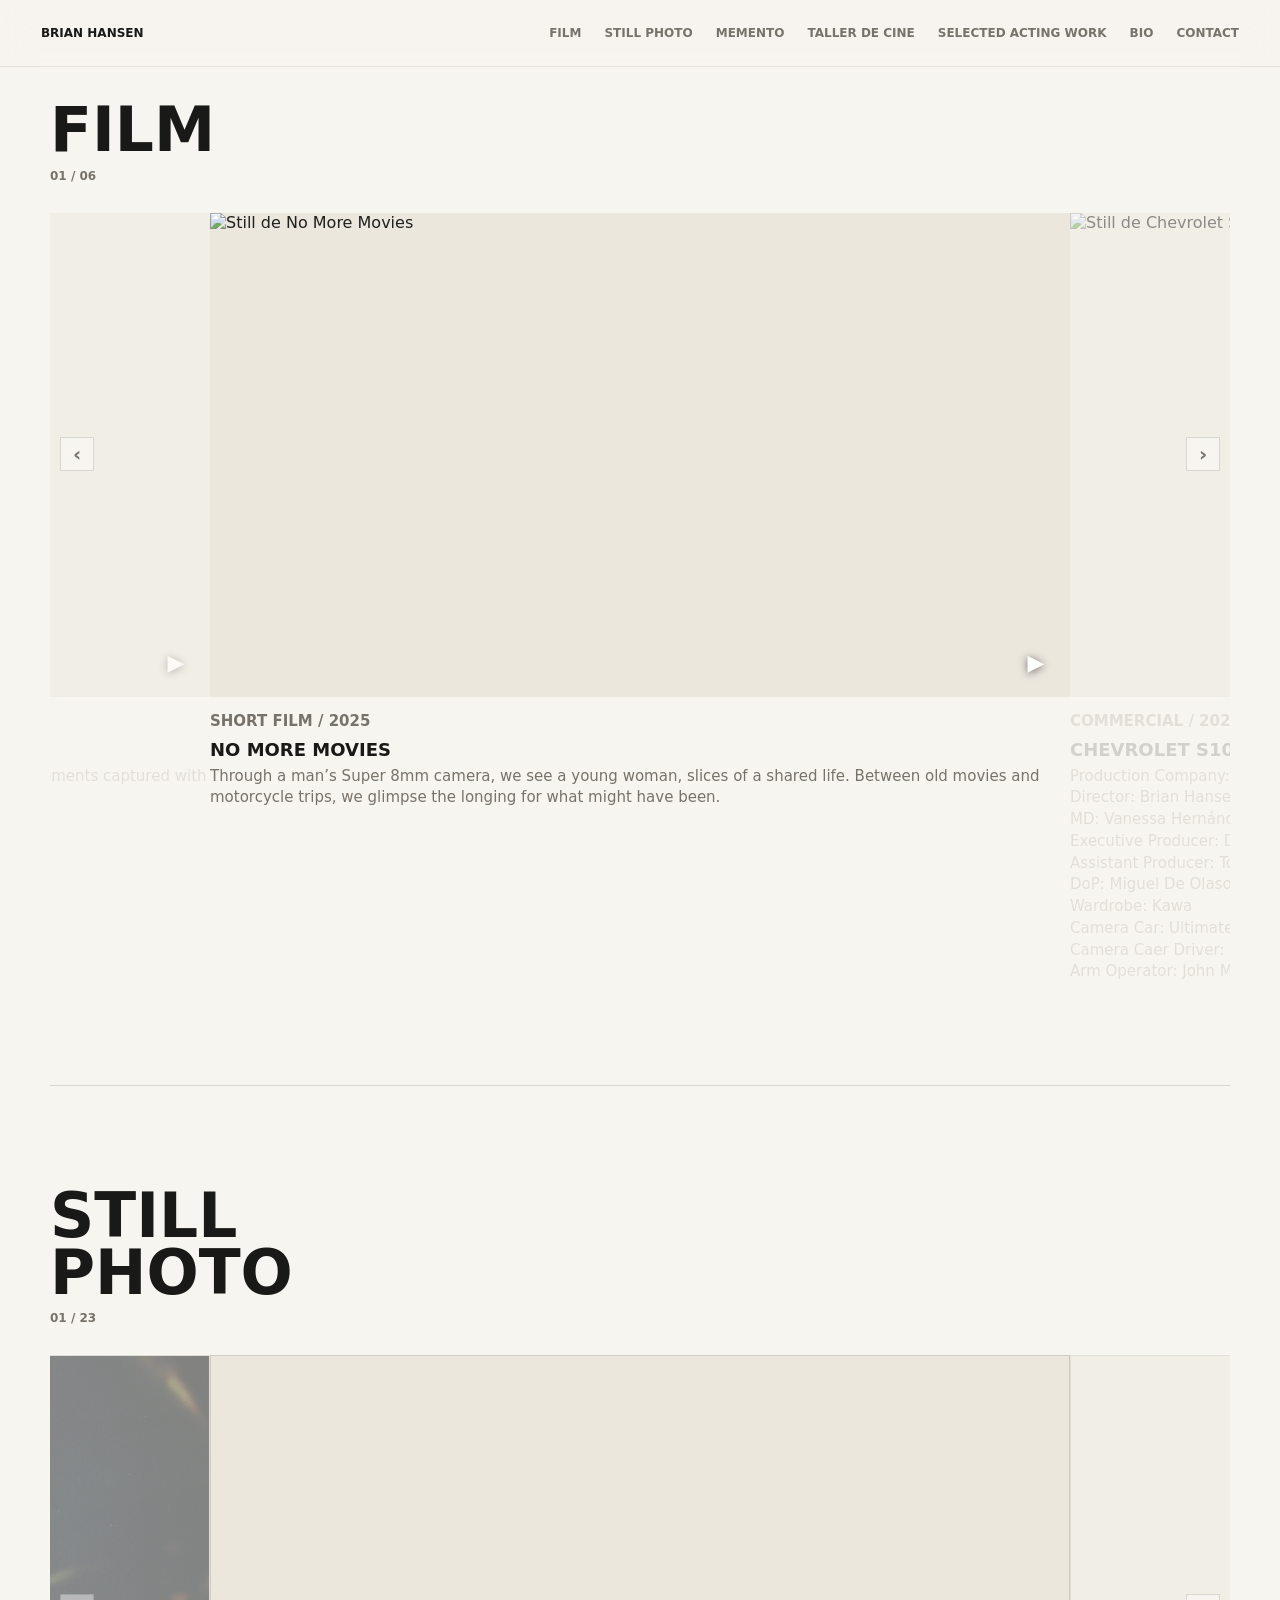
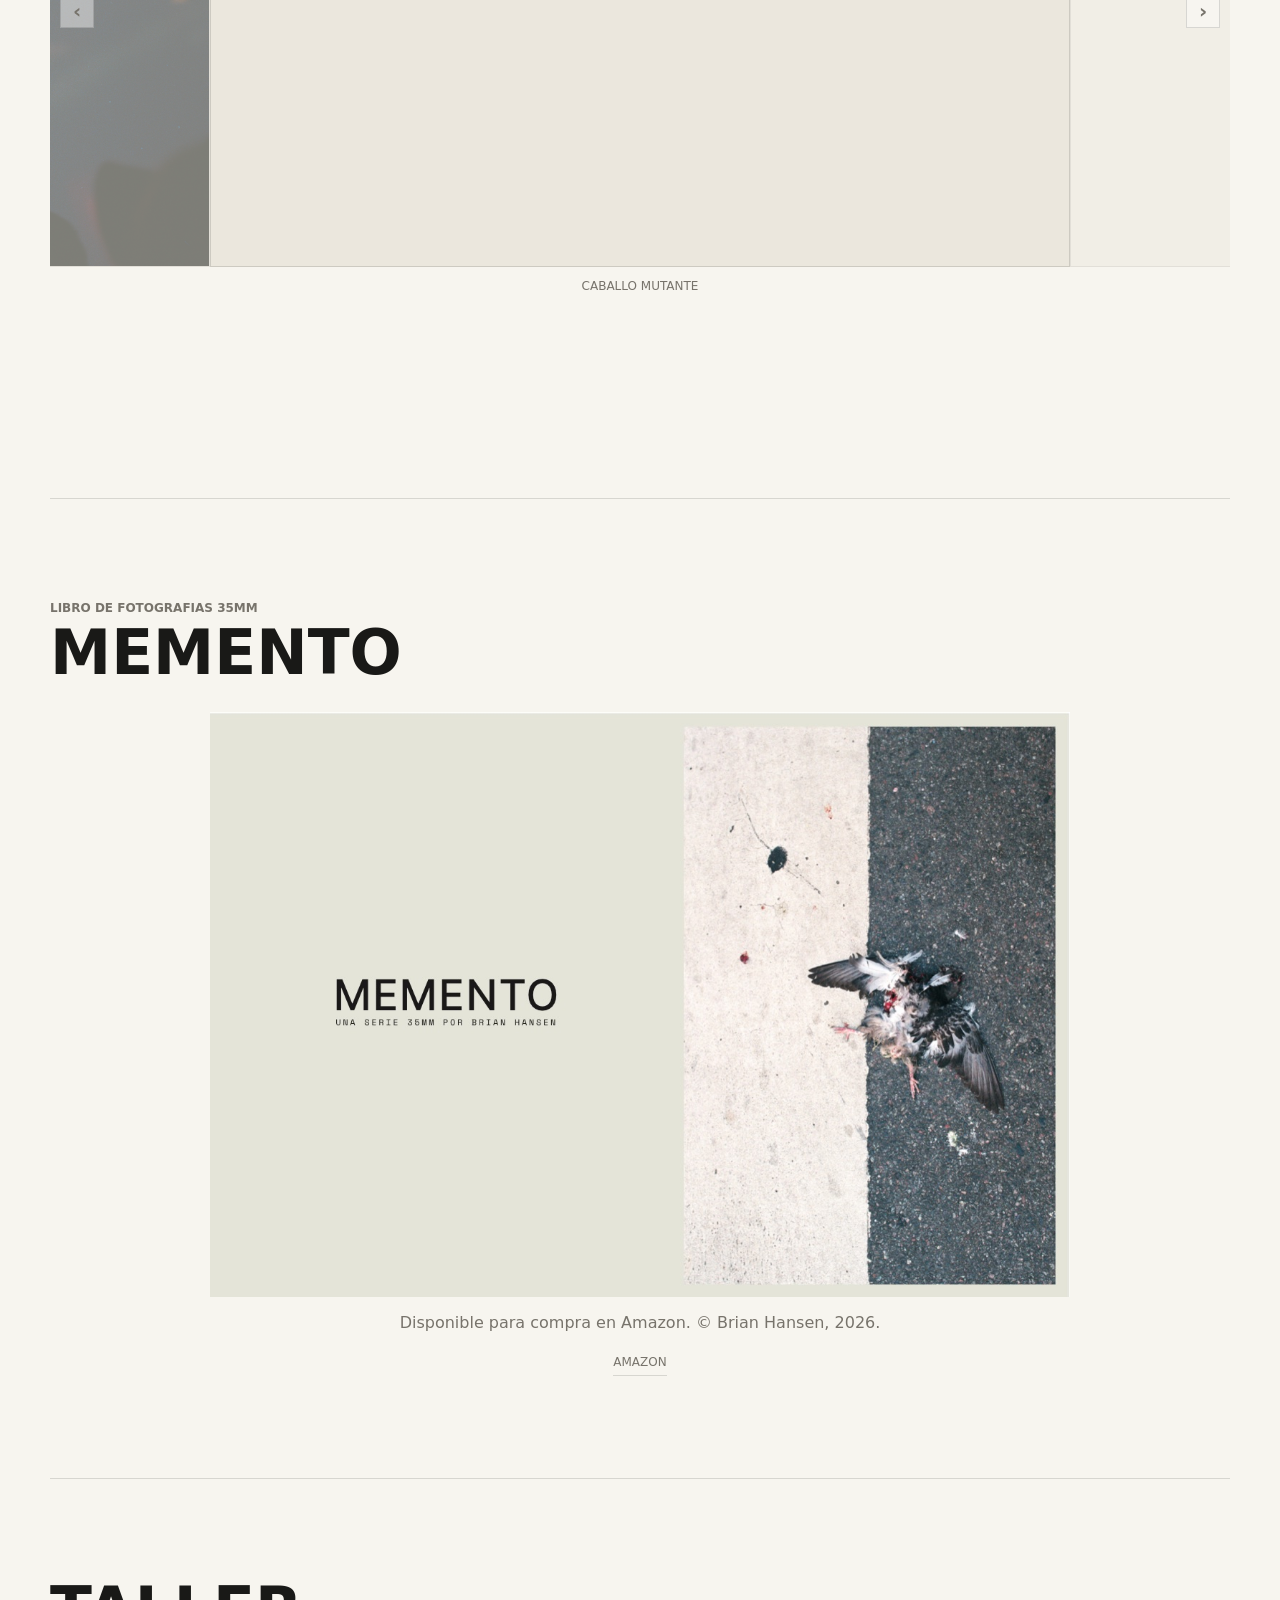
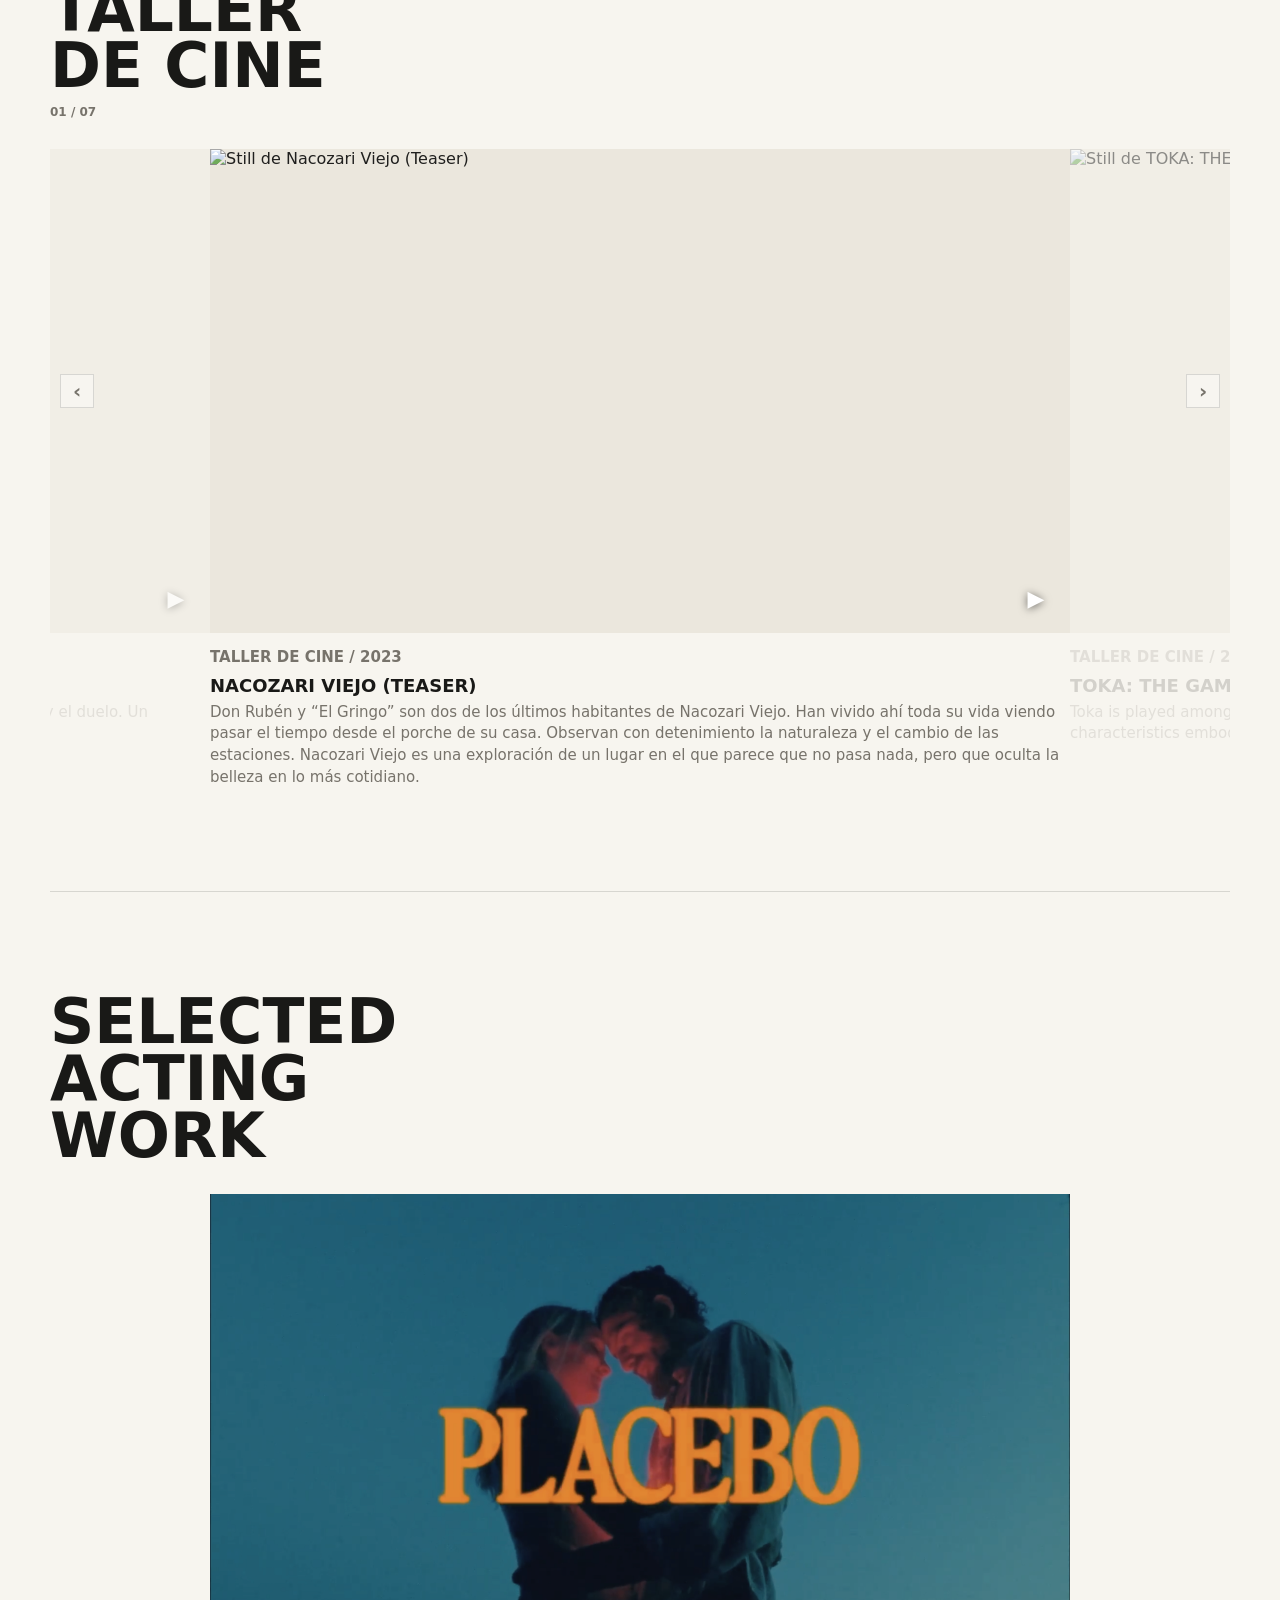
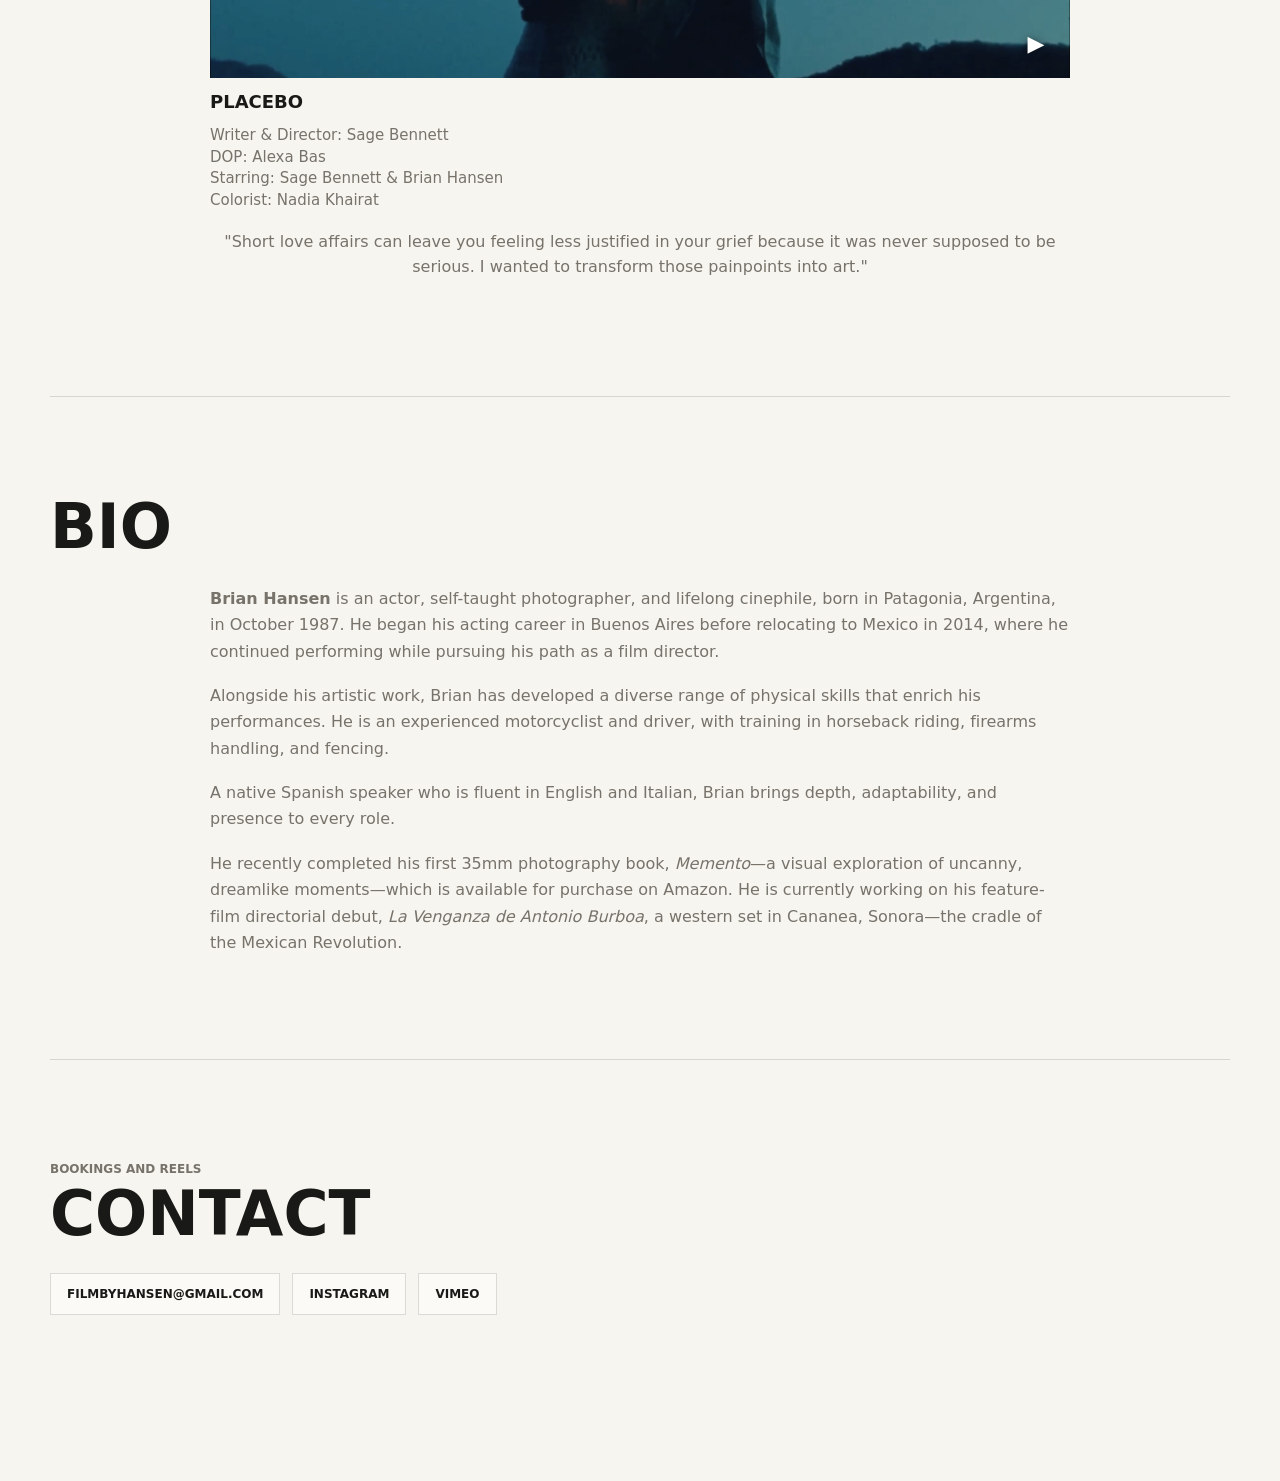
==== commit 080cbaf1: "Publish updated portfolio experience" ====
--- a/index.html
+++ b/index.html
@@ -8,606 +8,1271 @@
       content="Portfolio de Brian Hansen: director y fotografo con trabajos en video, shortfilms y fotografia 35mm."
     />
     <title>Brian Hansen | Director &amp; Photographer</title>
-    <link rel="preconnect" href="https://player.vimeo.com" />
-    <link rel="preconnect" href="https://i.vimeocdn.com" />
-    <link rel="stylesheet" href="styles.css" />
+    <style>
+      :root {
+        --ink: #191917;
+        --muted: #77736b;
+        --paper: #f7f5ef;
+        --soft: #ebe7dd;
+        --line: rgba(25, 25, 23, 0.14);
+        --white: #fffefa;
+        --max: 1180px;
+      }
+
+      * {
+        box-sizing: border-box;
+      }
+
+      html {
+        scroll-behavior: smooth;
+      }
+
+      body {
+        margin: 0;
+        background: var(--paper);
+        color: var(--ink);
+        font-family: Inter, ui-sans-serif, system-ui, -apple-system, BlinkMacSystemFont, "Segoe UI", sans-serif;
+      }
+
+      a {
+        color: inherit;
+        text-decoration: none;
+      }
+
+      button {
+        border: 0;
+        background: transparent;
+        color: inherit;
+        font: inherit;
+        cursor: pointer;
+      }
+
+      img,
+      video,
+      iframe {
+        display: block;
+        width: 100%;
+      }
+
+      video,
+      iframe {
+        height: 100%;
+        border: 0;
+      }
+
+      .site-header {
+        position: fixed;
+        z-index: 30;
+        top: 0;
+        left: 0;
+        right: 0;
+        display: flex;
+        align-items: center;
+        justify-content: space-between;
+        gap: 24px;
+        padding: 20px clamp(16px, 3.2vw, 48px);
+        background: rgba(247, 245, 239, 0.82);
+        border-bottom: 1px solid rgba(25, 25, 23, 0.08);
+        backdrop-filter: blur(16px);
+      }
+
+      .brand,
+      .nav-links,
+      .eyebrow,
+      .meta,
+      .slider-controls,
+      .button,
+      .text-link,
+      .section-count {
+        text-transform: uppercase;
+        letter-spacing: 0;
+        font-size: 12px;
+        font-weight: 750;
+      }
+
+      .brand {
+        white-space: nowrap;
+      }
+
+      .nav-links {
+        display: flex;
+        align-items: center;
+        gap: clamp(10px, 1.8vw, 26px);
+        color: var(--muted);
+        flex-wrap: wrap;
+        justify-content: flex-end;
+      }
+
+      .nav-links a {
+        padding: 6px 0;
+      }
+
+      .nav-links a:hover {
+        color: var(--ink);
+      }
+
+      main {
+        width: min(var(--max), calc(100% - 36px));
+        margin: 0 auto;
+        padding: 92px 0 64px;
+      }
+
+      .section {
+        padding: clamp(72px, 8vw, 120px) 0;
+        border-top: 1px solid var(--line);
+      }
+
+      .section:first-child {
+        border-top: 0;
+      }
+
+      .section-heading {
+        display: grid;
+        grid-template-columns: minmax(110px, 0.25fr) minmax(0, 1fr);
+        gap: 20px;
+        align-items: start;
+        margin-bottom: 30px;
+      }
+
+      .section-heading h1,
+      .section-heading h2 {
+        margin: 0;
+        line-height: 0.92;
+        text-transform: uppercase;
+        font-size: clamp(28px, 4.8vw, 72px);
+      }
+
+      .section-heading-copy {
+        display: grid;
+        gap: 10px;
+      }
+
+      .eyebrow,
+      .meta {
+        margin: 0;
+        color: var(--muted);
+      }
+
+      .section-count {
+        color: var(--muted);
+        white-space: nowrap;
+      }
+
+      .slider-count {
+        pointer-events: none;
+      }
+
+      .hero {
+        padding-top: 10px;
+      }
+
+      .video-slider,
+      .photography-slider,
+      .ambulante-slider {
+        position: relative;
+      }
+
+      .slider-viewport {
+        position: relative;
+        overflow: hidden;
+        min-height: clamp(380px, 50vw, 680px);
+        cursor: grab;
+        touch-action: pan-y;
+        user-select: none;
+      }
+
+      .slider-viewport.is-dragging {
+        cursor: grabbing;
+      }
+
+      .video-track,
+      .photography-track {
+        display: flex;
+        align-items: flex-start;
+        gap: 0;
+        transform: translateX(0);
+        transition: transform 520ms cubic-bezier(0.22, 1, 0.36, 1);
+        will-change: transform;
+      }
+
+      .video-slide,
+      .photography-slide {
+        flex: 0 0 min(68vw, 860px);
+        display: grid;
+        gap: 14px;
+        margin: 0;
+        opacity: 0.5;
+        transition: opacity 320ms ease;
+      }
+
+      .video-slide.is-active,
+      .photography-slide.is-active {
+        opacity: 1;
+      }
+
+      .video-slide .slide-caption,
+      .photography-slide .photography-caption {
+        opacity: 0.32;
+        transition: opacity 320ms ease;
+      }
+
+      .video-slide.is-active .slide-caption,
+      .photography-slide.is-active .photography-caption {
+        opacity: 1;
+      }
+
+      .video-track.is-loop-resetting .video-slide,
+      .photography-track.is-loop-resetting .photography-slide {
+        transition: none;
+      }
+
+      .video-embed,
+      .photography-frame,
+      .memento-cover {
+        position: relative;
+        overflow: hidden;
+        background: var(--soft);
+      }
+
+      .video-embed {
+        aspect-ratio: 16 / 9;
+      }
+
+      .photography-frame {
+        height: clamp(300px, 40vw, 540px);
+      }
+
+      .photography-slide.is-portrait {
+        justify-items: center;
+      }
+
+      .photography-slide.is-portrait .photography-frame {
+        width: min(46vw, 240px);
+      }
+
+      .video-embed img,
+      .video-embed iframe,
+      .video-embed video,
+      .photography-frame img,
+      .memento-cover img {
+        position: absolute;
+        inset: 0;
+        width: 100%;
+        height: 100%;
+      }
+
+      .video-embed img,
+      .photography-frame img,
+      .memento-cover img {
+        object-fit: cover;
+      }
+
+      .video-embed img {
+        filter: saturate(0.7) contrast(0.95) brightness(1.04);
+        transition: opacity 220ms ease, transform 420ms ease;
+      }
+
+      .video-slide.is-active .video-embed:hover img {
+        transform: scale(1.016);
+      }
+
+      .video-embed iframe {
+        z-index: 2;
+        background: #000;
+        opacity: 0;
+        pointer-events: none;
+        transition: opacity 180ms ease;
+      }
+
+      .video-embed video {
+        z-index: 2;
+        background: #000;
+        opacity: 0;
+        pointer-events: none;
+        transition: opacity 180ms ease;
+      }
+
+      .video-slide.is-playing .video-embed iframe {
+        opacity: 1;
+        pointer-events: auto;
+      }
+
+      .video-slide.is-playing .video-embed video {
+        opacity: 1;
+        pointer-events: auto;
+      }
+
+      .play-toggle {
+        position: absolute;
+        inset: auto 14px 14px auto;
+        z-index: 3;
+        width: 40px;
+        height: 40px;
+        display: inline-flex;
+        align-items: center;
+        justify-content: center;
+        padding: 0;
+        border: 0;
+        background: transparent;
+        color: #fff;
+        font-size: 0;
+        filter: drop-shadow(0 1px 4px rgba(0, 0, 0, 0.55));
+        transition: opacity 180ms ease, transform 180ms ease;
+      }
+
+      .play-toggle::before {
+        content: "▶";
+        font-size: 22px;
+        line-height: 1;
+      }
+
+      .play-toggle:hover {
+        transform: scale(1.08);
+      }
+
+      .video-slide.is-playing .play-toggle {
+        opacity: 0;
+        pointer-events: none;
+      }
+
+      .slide-caption {
+        display: grid;
+        gap: 7px;
+      }
+
+      .slide-caption h2,
+      .slide-caption p {
+        margin: 0;
+      }
+
+      .slide-caption h2 {
+        text-transform: uppercase;
+        font-size: 18px;
+        line-height: 1.06;
+      }
+
+      .slide-caption p {
+        color: var(--muted);
+        font-size: 15px;
+        line-height: 1.45;
+      }
+
+      .slide-caption .description {
+        white-space: pre-line;
+      }
+
+      .slide-caption .credits-columns {
+        column-count: 2;
+        column-gap: clamp(24px, 4vw, 56px);
+        column-fill: balance;
+      }
+
+      .slider-controls {
+        position: absolute;
+        inset: 0;
+        z-index: 4;
+        min-height: 0;
+        margin: 0;
+        pointer-events: none;
+      }
+
+      .video-slider .slider-controls,
+      .ambulante-slider .slider-controls {
+        --slider-control-y: min(19.125vw, 241.875px);
+      }
+
+      .photography-slider .slider-controls {
+        --slider-control-y: calc(clamp(300px, 40vw, 540px) / 2);
+      }
+
+      .slider-controls button {
+        position: absolute;
+        top: var(--slider-control-y);
+        transform: translateY(-50%);
+        width: 34px;
+        height: 34px;
+        display: inline-flex;
+        align-items: center;
+        justify-content: center;
+        padding: 0;
+        border: 1px solid var(--line);
+        background: rgba(255, 255, 255, 0.42);
+        color: var(--muted);
+        font-size: 20px;
+        line-height: 1;
+        pointer-events: auto;
+      }
+
+      .slider-controls button:hover {
+        color: var(--ink);
+        background: rgba(255, 255, 255, 0.7);
+      }
+
+      .slider-controls button:disabled {
+        opacity: 0.35;
+        cursor: default;
+      }
+
+      .slider-prev {
+        left: 10px;
+      }
+
+      .slider-next {
+        right: 10px;
+      }
+
+      .slider-count {
+        position: absolute;
+        left: 50%;
+        top: 50%;
+        transform: translate(-50%, -50%);
+        color: var(--ink);
+      }
+
+      .photography-count {
+        color: var(--muted);
+      }
+
+      .photography-slide {
+        gap: 12px;
+      }
+
+      .photography-frame {
+        border: 1px solid var(--line);
+      }
+
+      .photography-caption {
+        text-align: center;
+        text-transform: uppercase;
+        color: var(--muted);
+        font-size: 12px;
+      }
+
+      .memento-block {
+        display: grid;
+        gap: 16px;
+        align-items: start;
+        max-width: 980px;
+      }
+
+      .memento-cover {
+        width: min(100%, 380px);
+        aspect-ratio: 3 / 4;
+        margin: 0;
+        border: 1px solid var(--line);
+      }
+
+      .memento-cover-static {
+        display: block;
+        width: min(68vw, 860px);
+        height: auto;
+        margin: 0 auto;
+      }
+
+      .memento-note {
+        width: min(68vw, 860px);
+        margin: 14px auto 0;
+        text-align: center;
+      }
+
+      .actor-feature {
+        width: min(68vw, 860px);
+        margin: 0 auto;
+      }
+
+      .memento-copy,
+      .memento-note,
+      .actor-copy {
+        color: var(--muted);
+        line-height: 1.55;
+      }
+
+      .memento-copy p,
+      .memento-note p,
+      .actor-copy p {
+        margin: 0 0 14px;
+      }
+
+      .memento-buy {
+        display: inline-block;
+        padding-bottom: 3px;
+        border-bottom: 1px solid var(--line);
+        text-transform: uppercase;
+        font-size: 12px;
+      }
+
+      .actor-credits {
+        margin-top: 7px;
+      }
+
+      .actor-copy {
+        width: min(68vw, 860px);
+        margin: 18px auto 0;
+        text-align: center;
+      }
+
+      .bio-copy {
+        width: min(68vw, 860px);
+        margin: 0 auto;
+        color: var(--muted);
+        font-size: 16px;
+        line-height: 1.65;
+      }
+
+      .bio-copy p {
+        margin: 0 0 18px;
+      }
+
+      .bio-copy p:last-child {
+        margin-bottom: 0;
+      }
+
+      .ambulante-slider .video-slide {
+        flex-basis: min(68vw, 860px);
+      }
+
+      .actor-video {
+        max-width: 760px;
+      }
+
+      .actor-video .video-embed {
+        aspect-ratio: 16 / 9;
+      }
+
+      .contact-actions {
+        display: flex;
+        flex-wrap: wrap;
+        gap: 12px;
+        margin-top: 22px;
+      }
+
+      .button {
+        display: inline-flex;
+        align-items: center;
+        justify-content: center;
+        min-height: 42px;
+        padding: 0 16px;
+        border: 1px solid var(--line);
+        background: rgba(255, 255, 255, 0.42);
+      }
+
+      .button:hover {
+        background: rgba(255, 255, 255, 0.7);
+      }
+
+      @media (max-width: 740px) {
+        .slide-caption .credits-columns {
+          column-count: 1;
+        }
+
+        .site-header {
+          flex-direction: column;
+          align-items: flex-start;
+        }
+
+        main {
+          width: min(var(--max), calc(100% - 22px));
+          padding-top: 126px;
+        }
+
+        .section-heading {
+          grid-template-columns: 1fr;
+          gap: 10px;
+        }
+
+        .video-slide,
+        .photography-slide,
+        .ambulante-slider .video-slide {
+          flex-basis: 88vw;
+        }
+
+        .photography-frame {
+          height: clamp(300px, 70vw, 500px);
+        }
+
+        .photography-slide.is-portrait .photography-frame {
+          width: min(72vw, 300px);
+        }
+
+        .memento-cover-static {
+          width: 88vw;
+        }
+
+        .memento-note {
+          width: 88vw;
+        }
+
+        .actor-feature {
+          width: 88vw;
+        }
+
+        .actor-copy {
+          width: 88vw;
+        }
+
+        .bio-copy {
+          width: 88vw;
+        }
+
+        .video-slider .slider-controls,
+        .ambulante-slider .slider-controls {
+          --slider-control-y: 24.75vw;
+        }
+
+        .photography-slider .slider-controls {
+          --slider-control-y: calc(clamp(300px, 70vw, 500px) / 2);
+        }
+
+        .slider-prev {
+          left: 4px;
+        }
+
+        .slider-next {
+          right: 4px;
+        }
+      }
+    </style>
   </head>
   <body>
-    <header class="site-header" aria-label="Navegacion principal">
+    <header class="site-header">
+      <a class="brand" href="#top" aria-label="Brian Hansen inicio">Brian Hansen</a>
       <nav class="nav-links" aria-label="Secciones">
         <a href="#film">Film</a>
-        <a href="#photography">Photography</a>
+        <a href="#photography">Still Photo</a>
+        <a href="#memento">Memento</a>
+        <a href="#ambulante">Taller de cine</a>
         <a href="#actor">Selected acting work</a>
+        <a href="#bio">Bio</a>
         <a href="#contact">Contact</a>
       </nav>
     </header>
 
     <main id="top">
-      <section class="hero" id="film" aria-labelledby="hero-title">
-        <div class="hero-heading">
-          <h2 id="hero-title">FILM</h2>
+      <section class="section hero" id="film" aria-labelledby="film-title">
+        <div class="section-heading">
+          <div class="section-heading-copy">
+            <h1 id="film-title">FILM</h1>
+            <span class="section-count film-count" aria-live="polite">01 / 06</span>
+          </div>
         </div>
 
-        <section class="video-slider" aria-label="Slider de videos destacados">
+        <section class="video-slider" aria-label="Carrusel de videos de film">
           <div class="slider-viewport">
-            <div class="video-track">
-              <article class="video-slide is-active" data-slide="0">
-                <div class="video-embed">
-                  <img
-                    src="https://i.vimeocdn.com/video/2071306256-d37beba1914ae147e707527c3e86667fc1a6af97c6951a404f28686cd6ac36c1-d_1280?region=us"
-                    alt="Still de No More Movies"
-                  />
-                  <iframe
-                    title="No More Movies"
-                    data-src="https://player.vimeo.com/video/1038807040?autoplay=1&title=0&byline=0&portrait=0"
-                    allow="autoplay; fullscreen; picture-in-picture"
-                    allowfullscreen
-                  ></iframe>
-                  <button class="play-toggle" type="button" aria-label="Reproducir No More Movies">Play</button>
-                </div>
-                <div class="slide-caption">
-                  <p class="meta">Short film / 2025</p>
-                  <h2>No More Movies</h2>
-                  <p>Through a man’s Super 8mm camera, we see a young woman, slices of a shared life. Between old movies and motorcycle trips, we glimpse the longing for what might have been.</p>
-                </div>
-              </article>
-
-              <article class="video-slide" data-slide="1">
-                <div class="video-embed">
-                  <img
-                    src="https://i.vimeocdn.com/video/2115269432-40ba383ea2861d95f8d03ea176ce89d746c56f8c83f5751fd62368b0796d7a76-d_1280?region=us"
-                    alt="Still de Chevrolet S10 Max"
-                  />
-                  <iframe
-                    title="Chevrolet S10 Max"
-                    data-src="https://player.vimeo.com/video/1160375315?autoplay=1&title=0&byline=0&portrait=0"
-                    allow="autoplay; fullscreen; picture-in-picture"
-                    allowfullscreen
-                  ></iframe>
-                  <button class="play-toggle" type="button" aria-label="Reproducir Chevrolet S10 Max">Play</button>
-                </div>
-                <div class="slide-caption">
-                  <p class="meta">Commercial / 2025</p>
-                  <h2>Chevrolet S10 Max</h2>
-                  <p>Trabajo comercial con escala, ritmo y direccion de imagen.</p>
-                </div>
-              </article>
-
-              <article class="video-slide" data-slide="2">
-                <div class="video-embed">
-                  <img
-                    src="https://i.vimeocdn.com/video/2115280532-c2b528289d52d48f1424326a07df5d8d3e3b87e5ed878d24eaed14f46be901dd-d_1280?region=us"
-                    alt="Still de Ludmila Di Pasquale"
-                  />
-                  <iframe
-                    title="Ludmila Di Pasquale"
-                    data-src="https://player.vimeo.com/video/1160387061?autoplay=1&title=0&byline=0&portrait=0"
-                    allow="autoplay; fullscreen; picture-in-picture"
-                    allowfullscreen
-                  ></iframe>
-                  <button class="play-toggle" type="button" aria-label="Reproducir Ludmila Di Pasquale">Play</button>
-                </div>
-                <div class="slide-caption">
-                  <p class="meta">VHS diaries / 2026</p>
-                  <h2>Ludmila Di Pasquale</h2>
-                  <p>Diario visual con pulso analogico, textura y un mood intimo.</p>
-                </div>
-              </article>
-
-              <article class="video-slide" data-slide="3">
-                <div class="video-embed">
-                  <img
-                    src="https://i.vimeocdn.com/video/2115285097-c796450a4f90e58082576130c199a78e72ada7231e82ee15c2a05579bdffb4ff-d_1280?region=us"
-                    alt="Still de Bonita de Coco Rodriguez"
-                  />
-                  <iframe
-                    title="Bonita - Coco Rodriguez"
-                    data-src="https://player.vimeo.com/video/1160390224?autoplay=1&title=0&byline=0&portrait=0"
-                    allow="autoplay; fullscreen; picture-in-picture"
-                    allowfullscreen
-                  ></iframe>
-                  <button class="play-toggle" type="button" aria-label="Reproducir Bonita">Play</button>
-                </div>
-                <div class="slide-caption">
-                  <p class="meta">Music video / 2021</p>
-                  <h2>Bonita</h2>
-                  <p>Coco Rodriguez. Una pieza de color suave, movimiento y retrato musical.</p>
-                </div>
-              </article>
-
-              <article class="video-slide" data-slide="4">
-                <div class="video-embed">
-                  <img
-                    src="https://i.vimeocdn.com/video/2120066366-47542d2ae4c9530324d11126ade38a6db3bd0c8433f5620259aca87ca85e91a3-d_1280?region=us"
-                    alt="Still de TULU"
-                  />
-                  <iframe
-                    title="TULU"
-                    data-src="https://player.vimeo.com/video/1163724360?autoplay=1&title=0&byline=0&portrait=0"
-                    allow="autoplay; fullscreen; picture-in-picture"
-                    allowfullscreen
-                  ></iframe>
-                  <button class="play-toggle" type="button" aria-label="Reproducir TULU">Play</button>
-                </div>
-                <div class="slide-caption">
-                  <p class="meta">Featured / 2024</p>
-                  <h2>TULU</h2>
-                  <p>A night out in Mexico City. Shot and edited by Brian Hansen.</p>
-                </div>
-              </article>
-
-              <article class="video-slide" data-slide="5">
-                <div class="video-embed">
-                  <img
-                    src="https://i.vimeocdn.com/video/2115272348-2d9ceb173dfac9122493ea0d6aaea3e7dd2c75ab7226b50a33361fa3407226e4-d_1280?region=us"
-                    alt="Still de Nacozari Rifa"
-                  />
-                  <iframe
-                    title="NACOZARI RIFA!"
-                    data-src="https://player.vimeo.com/video/1160381965?autoplay=1&title=0&byline=0&portrait=0"
-                    allow="autoplay; fullscreen; picture-in-picture"
-                    allowfullscreen
-                  ></iframe>
-                  <button class="play-toggle" type="button" aria-label="Reproducir Nacozari Rifa">Play</button>
-                </div>
-                <div class="slide-caption">
-                  <p class="meta">Documentary portrait / 2023</p>
-                  <h2>NACOZARI RIFA!</h2>
-                  <p>Retrato comunitario con energia de calle y textura documental.</p>
-                </div>
-              </article>
-            </div>
-          </div>
-
-          <div class="slider-controls" aria-label="Controles del slider">
-            <button class="slider-prev" type="button">Prev</button>
-            <span class="slider-count" aria-live="polite">01 / 06</span>
-            <button class="slider-next" type="button">Next</button>
-          </div>
-        </section>
-
-      </section>
-
-      <section class="section film35-section" id="photography" aria-labelledby="photography-title">
-        <div class="section-heading">
-          <p class="eyebrow">35mm by Brian Hansen</p>
-          <h2 id="photography-title">PHOTOGRAPHY</h2>
-        </div>
-        <section class="memento-carousel" aria-label="Carrusel de la serie MEMENTO">
-          <div class="memento-viewport">
-            <div class="memento-track"></div>
-          </div>
-
-          <div class="memento-controls" aria-label="Controles del carrusel de MEMENTO">
-            <button class="memento-prev" type="button" aria-label="Imagen anterior de MEMENTO">Prev</button>
-            <span class="memento-count" aria-live="polite">-- / --</span>
-            <button class="memento-next" type="button" aria-label="Imagen siguiente de MEMENTO">Next</button>
+            <div class="video-track"></div>
+          </div>
+          <div class="slider-controls" aria-label="Controles del carrusel de film">
+            <button class="slider-prev film-prev" type="button" aria-label="Video anterior">‹</button>
+            <button class="slider-next film-next" type="button" aria-label="Video siguiente">›</button>
           </div>
         </section>
       </section>
 
-      <section class="section actor-section" id="actor" aria-labelledby="actor-title">
+      <section class="section" id="photography" aria-labelledby="photography-title">
         <div class="section-heading">
-          <p class="eyebrow">Actor</p>
-          <h2 id="actor-title">SELECTED ACTING WORK</h2>
+          <div class="section-heading-copy">
+            <h2 id="photography-title">STILL PHOTO</h2>
+            <span class="section-count photography-count" aria-live="polite">01 / 23</span>
+          </div>
         </div>
-        <div class="actor-video">
-          <div class="video-embed">
-            <iframe
-              title="PLACEBO"
-              src="https://www.nowness.com/series/lovesick/placebo?fbclid=PAY2xjawI0JONleHRuA2FlbQIxMAABpsi8sBf8oPOTFtWlKZIb5MXxdnWegB4OguPXK0p_mbwuksIQPZph5daAcw_aem_NPmcIexEnsTLD5tCZjm51g"
-              allow="autoplay; fullscreen; picture-in-picture"
-              allowfullscreen
-            ></iframe>
-          </div>
+
+        <section class="photography-slider" aria-label="Carrusel de fotografia">
+          <div class="slider-viewport">
+            <div class="photography-track"></div>
+          </div>
+          <div class="slider-controls" aria-label="Controles de fotografia">
+            <button class="slider-prev photography-prev" type="button" aria-label="Foto anterior">‹</button>
+            <button class="slider-next photography-next" type="button" aria-label="Foto siguiente">›</button>
+          </div>
+        </section>
+      </section>
+
+      <section class="section" id="memento" aria-labelledby="memento-title">
+        <div class="section-heading">
+          <div class="section-heading-copy">
+            <p class="eyebrow">Libro de fotografias 35mm</p>
+            <h2 id="memento-title">MEMENTO</h2>
+          </div>
+        </div>
+
+        <img
+          class="memento-cover-static"
+          src="assets/memento/memento-cover.jpg"
+          alt="Tapa del libro Memento"
+        />
+
+        <div class="memento-note">
+          <p>Disponible para compra en Amazon. &copy; Brian Hansen, 2026.</p>
+          <a class="memento-buy" href="https://www.amazon.com/" target="_blank" rel="noreferrer">Amazon</a>
         </div>
       </section>
 
-      <section class="contact-section" id="contact" aria-labelledby="contact-title">
-        <p class="eyebrow">Bookings and reels</p>
-        <h2 id="contact-title">Hablemos de la proxima filmacion.</h2>
+      <section class="section" id="ambulante" aria-labelledby="ambulante-title">
+        <div class="section-heading">
+          <div class="section-heading-copy">
+            <h2 id="ambulante-title">TALLER<br />DE&nbsp;CINE</h2>
+            <span class="section-count ambulante-count" aria-live="polite">01 / 07</span>
+          </div>
+        </div>
+
+        <section class="ambulante-slider" aria-label="Carrusel de videos del taller">
+          <div class="slider-viewport">
+            <div class="video-track"></div>
+          </div>
+          <div class="slider-controls" aria-label="Controles del taller">
+            <button class="slider-prev ambulante-prev" type="button" aria-label="Video anterior">‹</button>
+            <button class="slider-next ambulante-next" type="button" aria-label="Video siguiente">›</button>
+          </div>
+        </section>
+      </section>
+
+      <section class="section" id="actor" aria-labelledby="actor-title">
+        <div class="section-heading">
+          <div class="section-heading-copy">
+            <h2 id="actor-title">SELECTED ACTING WORK</h2>
+          </div>
+        </div>
+
+        <article class="video-slide is-active actor-feature">
+          <div class="video-embed">
+            <img src="assets/actor/PLACEBO%20COVER.png" alt="Portada de PLACEBO" />
+            <video preload="metadata" playsinline src="assets/actor/PLACEBO-web.m4v"></video>
+            <button class="play-toggle" type="button" aria-label="Reproducir PLACEBO">Play</button>
+          </div>
+          <div class="slide-caption">
+            <h2>PLACEBO</h2>
+            <div class="actor-credits">
+              <p>
+                Writer &amp; Director: Sage Bennett<br />
+                DOP: Alexa Bas<br />
+                Starring: Sage Bennett &amp; Brian Hansen<br />
+                Colorist: Nadia Khairat
+              </p>
+            </div>
+          </div>
+        </article>
+
+        <div class="actor-copy">
+          <p>
+            "Short love affairs can leave you feeling less justified in your grief because it was never
+            supposed to be serious. I wanted to transform those painpoints into art."
+          </p>
+        </div>
+      </section>
+
+      <section class="section" id="bio" aria-labelledby="bio-title">
+        <div class="section-heading">
+          <div class="section-heading-copy">
+            <h2 id="bio-title">BIO</h2>
+          </div>
+        </div>
+
+        <div class="bio-copy">
+          <p>
+            <strong>Brian Hansen</strong> is an actor, self-taught photographer, and lifelong cinephile,
+            born in Patagonia, Argentina, in October 1987. He began his acting career in Buenos Aires before
+            relocating to Mexico in 2014, where he continued performing while pursuing his path as a film
+            director.
+          </p>
+          <p>
+            Alongside his artistic work, Brian has developed a diverse range of physical skills that enrich
+            his performances. He is an experienced motorcyclist and driver, with training in horseback riding,
+            firearms handling, and fencing.
+          </p>
+          <p>
+            A native Spanish speaker who is fluent in English and Italian, Brian brings depth, adaptability,
+            and presence to every role.
+          </p>
+          <p>
+            He recently completed his first 35mm photography book, <em>Memento</em>—a visual exploration of
+            uncanny, dreamlike moments—which is available for purchase on Amazon. He is currently working on
+            his feature-film directorial debut, <em>La Venganza de Antonio Burboa</em>, a western set in
+            Cananea, Sonora—the cradle of the Mexican Revolution.
+          </p>
+        </div>
+      </section>
+
+      <section class="section" id="contact" aria-labelledby="contact-title">
+        <div class="section-heading">
+          <div class="section-heading-copy">
+            <p class="eyebrow">Bookings and reels</p>
+            <h2 id="contact-title">CONTACT</h2>
+          </div>
+        </div>
         <div class="contact-actions">
-          <a class="button primary" href="mailto:filmbyhansen@gmail.com">filmbyhansen@gmail.com</a>
-          <a class="button secondary" href="https://www.instagram.com/whoisbrianhansen/" target="_blank" rel="noreferrer">
-            Instagram
-          </a>
-          <a class="button secondary" href="https://vimeo.com/user194270253" target="_blank" rel="noreferrer">
-            Vimeo
-          </a>
+          <a class="button" href="mailto:filmbyhansen@gmail.com">filmbyhansen@gmail.com</a>
+          <a class="button" href="https://www.instagram.com/whoisbrianhansen/" target="_blank" rel="noreferrer">Instagram</a>
+          <a class="button" href="https://vimeo.com/user194270253" target="_blank" rel="noreferrer">Vimeo</a>
         </div>
       </section>
     </main>
 
     <script>
-      const viewport = document.querySelector(".slider-viewport");
-      const track = document.querySelector(".video-track");
-      const originalSlides = Array.from(document.querySelectorAll(".video-slide"));
-      const previousButton = document.querySelector(".slider-prev");
-      const nextButton = document.querySelector(".slider-next");
-      const count = document.querySelector(".slider-count");
-      const mementoViewport = document.querySelector(".memento-viewport");
-      const mementoTrack = document.querySelector(".memento-track");
-      const mementoPrev = document.querySelector(".memento-prev");
-      const mementoNext = document.querySelector(".memento-next");
-      const mementoCount = document.querySelector(".memento-count");
-      const slideCount = originalSlides.length;
-      let slides = [];
-      let activeIndex = 0;
-      let activeTrackIndex = slideCount;
-      let currentTranslate = 0;
-      let dragStartX = 0;
-      let dragDeltaX = 0;
-      let isDragging = false;
-      let hasDragged = false;
-      let isAnimating = false;
-      let pendingDirection = 0;
-      let mementoSlides = [];
-      let mementoIndex = 0;
-      let mementoObserver = null;
-      let expandedMementoSource = null;
-      let expandedMementoOverlay = null;
-
-      function createSlideClone(slide) {
+      const filmItems = [
+        {
+          title: "No More Movies",
+          meta: "Short film / 2025",
+          desc:
+            "Through a man’s Super 8mm camera, we see a young woman, slices of a shared life. Between old movies and motorcycle trips, we glimpse the longing for what might have been.",
+          still: "https://i.vimeocdn.com/video/2071306256-d37beba1914ae147e707527c3e86667fc1a6af97c6951a404f28686cd6ac36c1-d_1280?region=us",
+          src: "https://player.vimeo.com/video/1038807040?autoplay=1&title=0&byline=0&portrait=0",
+        },
+        {
+          title: "Chevrolet S10 Max",
+          meta: "Commercial / 2025",
+          desc: `Production Company: Stink Mexico
+Director: Brian Hansen
+MD: Vanessa Hernández
+Executive Producer: Daniela Bonilla
+Assistant Producer: Tom Agüero
+DoP: Miguel De Olaso & Josep Pardo
+Wardrobe: Kawa
+Camera Car: Ultimate Arm
+Camera Caer Driver: George Peters
+Arm Operator: John Maurice Betancourt
+Editor & online: Daniel Balleza
+Sound Design: Emmanuel Romero
+Color Gradding: Lisa Tilinger
+Music: Edy Lan
+Agencia:
+Group Creative Director: Arturo Velázquez Rodriguez
+Creative Directors: Temo & Pamela Anaya
+Agency Producer: Amy Kegan Platok
+Account Manager: Vanessa`,
+          creditsColumns: true,
+          still: "https://i.vimeocdn.com/video/2115269432-40ba383ea2861d95f8d03ea176ce89d746c56f8c83f5751fd62368b0796d7a76-d_1280?region=us",
+          src: "https://player.vimeo.com/video/1160375315?autoplay=1&title=0&byline=0&portrait=0",
+        },
+        {
+          title: "Ludmila Di Pasquale",
+          meta: "VHS diaries / 2026",
+          desc: "A night at a rave in Patagonia. VHS diaries.",
+          still: "https://i.vimeocdn.com/video/2115280532-c2b528289d52d48f1424326a07df5d8d3e3b87e5ed878d24eaed14f46be901dd-d_1280?region=us",
+          src: "https://player.vimeo.com/video/1160387061?autoplay=1&title=0&byline=0&portrait=0",
+        },
+        {
+          title: "Bonita",
+          meta: "Music video / 2021",
+          desc: `Video oficial de "Bonita" de Coco Rodriguez
+Producción de Pangea
+Director: Brian Hansen
+Director de fotografía: Mauricio Padilla
+Montaje: Mauricio Padilla & Diego Zaldivar
+Productor Ejecutivo: Coco Rodriguez
+Colorista: Esteban Robles (Central Films)
+Arte y Vestuario: Pangea`,
+          still: "https://i.vimeocdn.com/video/2115285097-c796450a4f90e58082576130c199a78e72ada7231e82ee15c2a05579bdffb4ff-d_1280?region=us",
+          src: "https://player.vimeo.com/video/1160390224?autoplay=1&title=0&byline=0&portrait=0",
+        },
+        {
+          title: "TULU",
+          meta: "Featured / 2024",
+          desc: `A night out in Mexico City!
+Shot & edited by Brian Hansen`,
+          still: "https://i.vimeocdn.com/video/2120066366-47542d2ae4c9530324d11126ade38a6db3bd0c8433f5620259aca87ca85e91a3-d_1280?region=us",
+          src: "https://player.vimeo.com/video/1163724360?autoplay=1&title=0&byline=0&portrait=0",
+        },
+        {
+          title: "NACOZARI RIFA!",
+          meta: "Documentary portrait / 2023",
+          desc:
+            "A montage exercise that becomes a portrait of a community. Intimate, behind-the-scenes moments captured with a Handycam during a film workshop in a town in northern Mexico.",
+          still: "https://i.vimeocdn.com/video/2115272348-2d9ceb173dfac9122493ea0d6aaea3e7dd2c75ab7226b50a33361fa3407226e4-d_1280?region=us",
+          src: "https://player.vimeo.com/video/1160381965?autoplay=1&title=0&byline=0&portrait=0",
+        },
+      ];
+
+      const photographyItems = [
+        { file: "Caballo Mutante.jpeg", label: "Caballo Mutante" },
+        { file: "1976.jpeg", label: "1976" },
+        { file: "Copenhague.jpeg", label: "Copenhague" },
+        { file: "Puerto Vallarta.jpeg", label: "Puerto Vallarta" },
+        { file: "Cayos Cochinos.jpeg", label: "Cayos Cochinos" },
+        { file: "Cenizas de Rosas.jpeg", label: "Cenizas de Rosas" },
+        { file: "Ooops!.jpeg", label: "Ooops!" },
+        { file: "Hi there!.jpeg", label: "Hi there!" },
+        { file: "Polignano A Mare.jpeg", label: "Polignano A Mare" },
+        { file: "Out of the blue, and into the black.jpeg", label: "Out of the blue, and into the black" },
+        { file: "Vecchio.jpeg", label: "Vecchio" },
+        { file: "Real de Catoce.jpeg", label: "Real de Catoce" },
+        { file: "Tren Porteño.jpeg", label: "Tren Porteño" },
+        { file: "!.jpeg", label: "!" },
+        { file: "Be water my friend....jpeg", label: "Be water my friend..." },
+        { file: "Chupacabras.jpeg", label: "Chupacabras" },
+        { file: "Florida.jpeg", label: "Florida" },
+        { file: "Frame.jpeg", label: "Frame" },
+        { file: "Frisco.jpeg", label: "Frisco" },
+        { file: "Hey you! Get of my cloud!.jpeg", label: "Hey you! Get of my cloud!" },
+        { file: "Lynch.jpeg", label: "Lynch" },
+        { file: "Quote.jpeg", label: "Quote" },
+        { file: "Signs.jpeg", label: "Signs" },
+      ];
+
+      const ambulanteItems = [
+        {
+          title: "Nacozari Viejo (Teaser)",
+          meta: "Taller de cine / 2023",
+          desc: "Don Rubén y “El Gringo” son dos de los últimos habitantes de Nacozari Viejo. Han vivido ahí toda su vida viendo pasar el tiempo desde el porche de su casa. Observan con detenimiento la naturaleza y el cambio de las estaciones. Nacozari Viejo es una exploración de un lugar en el que parece que no pasa nada, pero que oculta la belleza en lo más cotidiano.",
+          still: "https://i.vimeocdn.com/video/1870840110-d001246f33ab6a5cb01eb7798a2541bd3eec8cb5c41e5203bd1689e9716a7e3b-d_1920x1080?r=pad&region=us",
+          src: "https://player.vimeo.com/video/864579655?h=b567b1129c&autoplay=1&title=0&byline=0&portrait=0",
+        },
+        {
+          title: "TOKA: THE GAME MUST GO ON",
+          meta: "Taller de cine / 2026",
+          desc: "Toka is played among women of the four Odham tribes, often compared to modern-day field hockey, its fierce characteristics embodies part of the strength, wisdom, and spirituality that sustain their land.",
+          still: "https://i.vimeocdn.com/video/2161336842-1d5e15912b57f9b3786b0f1a8f09ce3893cdc71197acb7a0a2148bf38d125460-d_1920x1080?r=pad&region=us",
+          src: "https://player.vimeo.com/video/1195455217?h=419ad1c907&autoplay=1&title=0&byline=0&portrait=0",
+        },
+        {
+          title: "Campeón",
+          meta: "Taller de cine / 2023",
+          desc: "Un joven promesa del box en Nacozari cuenta su historia; desde el comienzo de su pasión por el boxeo hasta sus anhelos y problemas familiares.",
+          still: "https://i.vimeocdn.com/video/1870832155-3ca92b34f4cb97ff68918183db5a4479212b006bfbebdfe25ab77e9040d43a0b-d_1920x1080?r=pad&region=us",
+          src: "https://player.vimeo.com/video/857692928?h=e76a6afe87&autoplay=1&title=0&byline=0&portrait=0",
+        },
+        {
+          title: "Grace and grief",
+          meta: "Taller de cine / 2023",
+          desc: "Una joven cierra un ciclo a través de una carta hacia un ser querido fallecido, desahogando su sentir durante la etapa de su duelo.",
+          still: "https://i.vimeocdn.com/video/1870829745-745b8c7a1b5bcf6f376c9f146e38b033684552905b84240442376d90e43fb51b-d_1920x1080?r=pad&region=us",
+          src: "https://player.vimeo.com/video/857680822?h=0686bc61d2&autoplay=1&title=0&byline=0&portrait=0",
+        },
+        {
+          title: "Raíces de mi tierra",
+          meta: "Taller de cine / 2023",
+          desc: "Elia del Sagrario, mejor conocida como Chatita, es una mujer con una fuerte conexión con la naturaleza y la historia. A través de recorridos por hermosos paisajes, Elia nos cuenta sobre su visión de vida y sobre el proceso de construcción de su propio museo que explora a las comunidades que habitaron Charcas, San Luis Potosí, hace cientos de años.",
+          still: "https://i.vimeocdn.com/video/1870825102-b96cd7eaaff94209bd61e8e2b138e1bf4838c05fde67c3c92efa13a68f2426f1-d_1920x1080?r=pad&region=us",
+          src: "https://player.vimeo.com/video/857661245?h=986147d79a&autoplay=1&title=0&byline=0&portrait=0",
+        },
+        {
+          title: "Mientras quede la danza",
+          meta: "Taller de cine / 2023",
+          desc: "Abel es un maestro y coreógrafo de danza folklórica regional mexicana que ha creado un gran legado artístico en Charcas, San Luis Potosí. Después de vivir una etapa de su vida en el alcoholismo, Abel está determinado a no dejar morir el arte en su comunidad y a enfrentarse a las dificultades de la enseñanza en nuestros tiempos.",
+          still: "https://i.vimeocdn.com/video/1870823879-c1b2a58bfd1115601fe8167baf35005cf82e1228ba77331ff94b615f62661606-d_1920x1080?r=pad&region=us",
+          src: "https://player.vimeo.com/video/857655979?h=6227656aa5&autoplay=1&title=0&byline=0&portrait=0",
+        },
+        {
+          title: "Con limón y sal",
+          meta: "Taller de cine / 2023",
+          desc: "Una mujer con el corazón roto le dedica una carta al viaje de la vida, a la familia, la pérdida y el duelo. Un recordatorio de que el amor lo es todo y, con él, no hay límites.",
+          still: "https://i.vimeocdn.com/video/1870832607-74e4ae81b8f6d55d5f9a0655e3a5d9794d5ab9922d2261bbe7275ba6d6976caa-d_1920x1080?r=pad&region=us",
+          src: "https://player.vimeo.com/video/857695655?h=71a02cafda&autoplay=1&title=0&byline=0&portrait=0",
+        },
+      ];
+
+      function mediaTag(item) {
+        if (item.kind === "video") {
+          return `<video preload="metadata" playsinline src="${item.src}"></video>`;
+        }
+        return `<iframe title="${item.title}" data-src="${item.src}" allow="autoplay; fullscreen; picture-in-picture" allowfullscreen></iframe>`;
+      }
+
+      function cloneSlide(slide) {
         const clone = slide.cloneNode(true);
         clone.dataset.clone = "true";
         clone.classList.remove("is-active", "is-playing");
-        clone.querySelector("iframe").src = "";
+        const iframe = clone.querySelector("iframe");
+        if (iframe) iframe.src = "";
+        const video = clone.querySelector("video");
+        if (video) {
+          video.pause();
+          video.currentTime = 0;
+        }
         return clone;
       }
 
-      function buildLoopSlides() {
-        track.prepend(...originalSlides.map(createSlideClone));
-        track.append(...originalSlides.map(createSlideClone));
-        slides = Array.from(track.querySelectorAll(".video-slide"));
-      }
-
       function stopSlide(slide) {
+        if (!slide) return;
         const iframe = slide.querySelector("iframe");
-        iframe.src = "";
+        if (iframe) iframe.src = "";
+        const video = slide.querySelector("video");
+        if (video) {
+          video.pause();
+          video.currentTime = 0;
+        }
         slide.classList.remove("is-playing");
       }
 
-      function updateCount() {
-        count.textContent = `${String(activeIndex + 1).padStart(2, "0")} / ${String(slideCount).padStart(2, "0")}`;
-      }
-
-      function updateActiveClasses() {
-        slides.forEach((slide, slideIndex) => {
-          slide.classList.toggle("is-active", slideIndex === activeTrackIndex);
+      function playSlide(slide) {
+        if (!slide) return;
+        const video = slide.querySelector("video");
+        if (video) {
+          video.play().catch(() => {});
+          slide.classList.add("is-playing");
+          return;
+        }
+        const iframe = slide.querySelector("iframe");
+        if (iframe && !iframe.src) iframe.src = iframe.dataset.src;
+        slide.classList.add("is-playing");
+      }
+
+      function buildLoopCarousel(track, items, renderItem) {
+        track.innerHTML = items.map(renderItem).join("");
+        const baseSlides = Array.from(track.children);
+        track.prepend(...baseSlides.map(cloneSlide));
+        track.append(...baseSlides.map(cloneSlide));
+        return Array.from(track.children);
+      }
+
+      function attachLoopCarousel({
+        track,
+        viewport,
+        prev,
+        next,
+        countEl,
+        items,
+        renderItem,
+        onSelect,
+      }) {
+        if (!track || !viewport || !prev || !next || !countEl || !items.length) return;
+
+        let slides = buildLoopCarousel(track, items, renderItem);
+        let activeIndex = items.length;
+        let activeRealIndex = 0;
+        let currentTranslate = 0;
+        let isDragging = false;
+        let dragStartX = 0;
+        let dragDeltaX = 0;
+        let hasDragged = false;
+        let isAnimating = false;
+        let pendingDirections = [];
+
+        function updateCount() {
+          countEl.textContent = `${String(activeRealIndex + 1).padStart(2, "0")} / ${String(items.length).padStart(2, "0")}`;
+        }
+
+        function updateActive() {
+          slides.forEach((slide, idx) => slide.classList.toggle("is-active", idx === activeIndex));
+        }
+
+        function position(animate = true) {
+          if (!slides.length) return false;
+          track.style.transition = animate ? "" : "none";
+          const slide = slides[activeIndex];
+          const slideCenter = slide.offsetLeft + slide.offsetWidth / 2;
+          const viewportCenter = viewport.clientWidth / 2;
+          const nextTranslate = viewportCenter - slideCenter;
+          const moved = Math.abs(nextTranslate - currentTranslate) > 0.5;
+          currentTranslate = nextTranslate;
+          track.style.transform = `translateX(${currentTranslate}px)`;
+          if (!animate) {
+            track.getBoundingClientRect();
+            track.style.transition = "";
+          }
+          return moved;
+        }
+
+        function resetLoop() {
+          let resetIndex = activeIndex;
+          if (activeIndex < items.length) resetIndex = activeIndex + items.length;
+          if (activeIndex >= items.length * 2) resetIndex = activeIndex - items.length;
+          if (resetIndex !== activeIndex) {
+            track.classList.add("is-loop-resetting");
+            activeIndex = resetIndex;
+            updateActive();
+            position(false);
+            track.classList.remove("is-loop-resetting");
+          }
+        }
+
+        function handleTransitionEnd(event) {
+          if (event.target !== track) return;
+          resetLoop();
+          isAnimating = false;
+          if (pendingDirections.length) {
+            const queued = pendingDirections.shift();
+            requestAnimationFrame(() => move(queued));
+          }
+        }
+
+        function move(direction) {
+          if (isAnimating) {
+            if (pendingDirections.length < 4) pendingDirections.push(direction);
+            return;
+          }
+          stopSlide(slides[activeIndex]);
+          activeIndex += direction;
+          activeRealIndex = (activeRealIndex + direction + items.length) % items.length;
+          updateActive();
+          updateCount();
+          isAnimating = position();
+        }
+
+        function show(index) {
+          pendingDirections = [];
+          stopSlide(slides[activeIndex]);
+          activeRealIndex = (index + items.length) % items.length;
+          activeIndex = activeRealIndex + items.length;
+          updateActive();
+          updateCount();
+          isAnimating = position();
+        }
+
+        function startDrag(event) {
+          if (isAnimating || event.target.closest("button")) return;
+          isDragging = true;
+          hasDragged = false;
+          dragStartX = event.clientX;
+          dragDeltaX = 0;
+          track.style.transition = "none";
+          viewport.classList.add("is-dragging");
+          viewport.setPointerCapture(event.pointerId);
+        }
+
+        function drag(event) {
+          if (!isDragging) return;
+          dragDeltaX = event.clientX - dragStartX;
+          if (Math.abs(dragDeltaX) > 6) hasDragged = true;
+          track.style.transform = `translateX(${currentTranslate + dragDeltaX}px)`;
+        }
+
+        function finishDrag() {
+          if (!isDragging) return;
+          isDragging = false;
+          viewport.classList.remove("is-dragging");
+          track.style.transition = "";
+          if (Math.abs(dragDeltaX) > 90) {
+            move(dragDeltaX < 0 ? 1 : -1);
+          } else {
+            isAnimating = position();
+          }
+          setTimeout(() => {
+            hasDragged = false;
+          }, 0);
+        }
+
+        updateActive();
+        updateCount();
+        position(false);
+
+        if (items.length === 1) {
+          prev.disabled = true;
+          next.disabled = true;
+        }
+
+        prev.addEventListener("click", () => move(-1));
+        next.addEventListener("click", () => move(1));
+        track.addEventListener("transitionend", handleTransitionEnd);
+        viewport.addEventListener("pointerdown", startDrag);
+        viewport.addEventListener("pointermove", drag);
+        viewport.addEventListener("pointerup", finishDrag);
+        viewport.addEventListener("pointercancel", finishDrag);
+        window.addEventListener("resize", () => position(false));
+
+        slides.forEach((slide) => {
+          const playButton = slide.querySelector(".play-toggle");
+          if (playButton) {
+            playButton.addEventListener("click", (event) => {
+              event.stopPropagation();
+              playSlide(slide);
+            });
+          }
+
+          slide.addEventListener("click", () => {
+            if (hasDragged || isAnimating) return;
+            if (!slide.classList.contains("is-active")) {
+              stopSlide(slides[activeIndex]);
+              activeIndex = slides.indexOf(slide);
+              activeRealIndex = Number(slide.dataset.index || 0);
+              updateActive();
+              updateCount();
+              isAnimating = position();
+            }
+          });
         });
-      }
-
-      function updateTrackPosition(animate = true) {
-        track.style.transition = animate ? "" : "none";
-        const slide = slides[activeTrackIndex];
-        const slideWidth = slide.offsetWidth;
-        const slideCenter = slide.offsetLeft + slideWidth / 2;
-        const viewportCenter = window.innerWidth / 2;
-        const nextTranslate = viewportCenter - slideCenter;
-        const didMove = Math.abs(nextTranslate - currentTranslate) > 0.5;
-        currentTranslate = nextTranslate;
-        track.style.transform = `translateX(${currentTranslate}px)`;
-        if (!animate) {
-          window.requestAnimationFrame(() => {
-            track.style.transition = "";
-          });
-          return false;
-        }
-        return didMove;
-      }
-
-      function showSlide(index) {
-        pendingDirection = 0;
-        stopSlide(slides[activeTrackIndex]);
-        activeIndex = (index + slideCount) % slideCount;
-        activeTrackIndex = activeIndex + slideCount;
-        updateActiveClasses();
-        updateCount();
-        isAnimating = updateTrackPosition();
-      }
-
-      function moveSlide(direction) {
-        if (isAnimating) {
-          pendingDirection = direction;
-          return;
-        }
-        stopSlide(slides[activeTrackIndex]);
-        activeTrackIndex += direction;
-        activeIndex = (activeIndex + direction + slideCount) % slideCount;
-        updateActiveClasses();
-        updateCount();
-        isAnimating = updateTrackPosition();
-      }
-
-      function resetLoopPosition() {
-        let resetIndex = activeTrackIndex;
-        if (activeTrackIndex < slideCount) {
-          resetIndex = activeTrackIndex + slideCount;
-        }
-        if (activeTrackIndex >= slideCount * 2) {
-          resetIndex = activeTrackIndex - slideCount;
-        }
-        if (resetIndex !== activeTrackIndex) {
-          activeTrackIndex = resetIndex;
-          updateActiveClasses();
-          updateTrackPosition(false);
-        }
-      }
-
-      function handleTrackTransitionEnd(event) {
-        if (event.target !== track) return;
-        resetLoopPosition();
-        isAnimating = false;
-        if (pendingDirection !== 0) {
-          const queuedDirection = pendingDirection;
-          pendingDirection = 0;
-          window.requestAnimationFrame(() => moveSlide(queuedDirection));
-        }
-      }
-
-      function playSlide(slide) {
-        const iframe = slide.querySelector("iframe");
-        if (!iframe.src) {
-          iframe.src = iframe.dataset.src;
-        }
-        slide.classList.add("is-playing");
-      }
-
-      buildLoopSlides();
-      updateActiveClasses();
-      updateCount();
-
-      previousButton.addEventListener("click", () => moveSlide(-1));
-      nextButton.addEventListener("click", () => moveSlide(1));
-      track.addEventListener("transitionend", handleTrackTransitionEnd);
-
-      slides.forEach((slide) => {
-        slide.querySelector(".play-toggle").addEventListener("click", () => playSlide(slide));
-        slide.addEventListener("click", () => {
-          if (hasDragged) return;
-          if (isAnimating) return;
-          if (!slide.classList.contains("is-active")) {
-            stopSlide(slides[activeTrackIndex]);
-            activeTrackIndex = slides.indexOf(slide);
-            activeIndex = Number(slide.dataset.slide);
-            updateActiveClasses();
-            updateCount();
-            isAnimating = updateTrackPosition();
-          }
-        });
+
+        if (onSelect) {
+          onSelect({ show, move });
+        }
+      }
+
+      const filmViewport = document.querySelector("#film .slider-viewport");
+      const filmTrack = document.querySelector("#film .video-track");
+      const filmPrev = document.querySelector(".film-prev");
+      const filmNext = document.querySelector(".film-next");
+      const filmCount = document.querySelector(".film-count");
+
+      attachLoopCarousel({
+        track: filmTrack,
+        viewport: filmViewport,
+        prev: filmPrev,
+        next: filmNext,
+        countEl: filmCount,
+        items: filmItems,
+        renderItem: (item, index) => `
+          <article class="video-slide${index === 0 ? " is-active" : ""}" data-index="${index}">
+            <div class="video-embed">
+              <img src="${item.still}" alt="Still de ${item.title}" />
+              ${mediaTag({ kind: "iframe", title: item.title, src: item.src })}
+              <button class="play-toggle" type="button" aria-label="Reproducir ${item.title}">Play</button>
+            </div>
+            <div class="slide-caption">
+              <p class="meta">${item.meta}</p>
+              <h2>${item.title}</h2>
+              <p class="description${item.creditsColumns ? " credits-columns" : ""}">${item.desc}</p>
+            </div>
+          </article>
+        `,
       });
 
-      function startDrag(event) {
-        if (isAnimating || event.target.closest("button")) return;
-        isDragging = true;
-        hasDragged = false;
-        dragStartX = event.clientX;
-        dragDeltaX = 0;
-        track.style.transition = "none";
-        viewport.classList.add("is-dragging");
-        viewport.setPointerCapture(event.pointerId);
-      }
-
-      function dragSlider(event) {
-        if (!isDragging) return;
-        dragDeltaX = event.clientX - dragStartX;
-        if (Math.abs(dragDeltaX) > 6) hasDragged = true;
-        track.style.transform = `translateX(${currentTranslate + dragDeltaX}px)`;
-      }
-
-      function finishDrag() {
-        if (!isDragging) return;
-        isDragging = false;
-        viewport.classList.remove("is-dragging");
-        track.style.transition = "";
-        if (Math.abs(dragDeltaX) > 90) {
-          moveSlide(dragDeltaX < 0 ? 1 : -1);
-        } else {
-          isAnimating = updateTrackPosition();
-        }
-        window.setTimeout(() => {
-          hasDragged = false;
-        }, 0);
-      }
-
-      viewport.addEventListener("pointerdown", startDrag);
-      viewport.addEventListener("pointermove", dragSlider);
-      viewport.addEventListener("pointerup", finishDrag);
-      viewport.addEventListener("pointercancel", finishDrag);
-
-      document.addEventListener("keydown", (event) => {
-        if (event.key === "ArrowLeft") moveSlide(-1);
-        if (event.key === "ArrowRight") moveSlide(1);
+      const photographyViewport = document.querySelector("#photography .slider-viewport");
+      const photographyTrack = document.querySelector("#photography .photography-track");
+      const photographyPrev = document.querySelector(".photography-prev");
+      const photographyNext = document.querySelector(".photography-next");
+      const photographyCount = document.querySelector(".photography-count");
+
+      attachLoopCarousel({
+        track: photographyTrack,
+        viewport: photographyViewport,
+        prev: photographyPrev,
+        next: photographyNext,
+        countEl: photographyCount,
+        items: photographyItems,
+        renderItem: (item, index) => `
+          <figure class="photography-slide${index === 0 ? " is-active" : ""}" data-index="${index}">
+            <div class="photography-frame">
+              <img
+                src="assets/photography/${encodeURIComponent(item.file)}"
+                alt="${item.label}"
+                loading="lazy"
+                decoding="async"
+              />
+            </div>
+            <figcaption class="photography-caption">${item.label}</figcaption>
+          </figure>
+        `,
       });
 
-      window.addEventListener("resize", updateTrackPosition);
-      updateTrackPosition();
-
-      function updateMementoCount() {
-        if (!mementoCount) return;
-        if (!mementoSlides.length) {
-          mementoCount.textContent = "-- / --";
-          return;
-        }
-        mementoCount.textContent = `${String(mementoIndex + 1).padStart(2, "0")} / ${String(mementoSlides.length).padStart(2, "0")}`;
-      }
-
-      function updateMementoActive() {
-        mementoSlides.forEach((slide, index) => {
-          slide.classList.toggle("is-active", index === mementoIndex);
-        });
-      }
-
-      function showMementoSlide(index, behavior = "smooth") {
-        if (!mementoSlides.length) return;
-        mementoIndex = (index + mementoSlides.length) % mementoSlides.length;
-        updateMementoActive();
-        updateMementoCount();
-        mementoSlides[mementoIndex].scrollIntoView({
-          behavior,
-          block: "nearest",
-          inline: "center",
-        });
-      }
-
-      function exitMementoFullscreen() {
-        if (expandedMementoOverlay) {
-          expandedMementoOverlay.remove();
-          expandedMementoOverlay = null;
-        }
-        if (expandedMementoSource) {
-          expandedMementoSource.classList.remove("is-hidden-for-expand");
-          expandedMementoSource = null;
-        }
-        document.body.classList.remove("memento-fullscreen-lock");
-        if (document.fullscreenElement) {
-          document.exitFullscreen?.();
-        }
-      }
-
-      function bindMementoCarousel(items) {
-        if (!mementoTrack) return;
-        mementoTrack.replaceChildren(
-          ...items.map((item, index) => {
-            const figure = document.createElement("figure");
-            figure.className = `memento-slide${index === 0 ? " is-active" : ""}`;
-            figure.dataset.slide = String(index);
-
-            const frame = document.createElement("div");
-            frame.className = "memento-frame";
-
-            const image = document.createElement("img");
-            image.src = item.src;
-            image.alt = item.alt;
-            image.loading = index < 6 ? "eager" : "lazy";
-            image.decoding = "async";
-
-            const syncOrientation = () => {
-              const isPortrait = image.naturalHeight > image.naturalWidth;
-              figure.classList.toggle("is-portrait", isPortrait);
-              figure.classList.toggle("is-landscape", !isPortrait);
-            };
-
-            image.addEventListener("load", syncOrientation);
-
-            const caption = document.createElement("figcaption");
-            const number = document.createElement("span");
-            number.textContent = String(index + 1).padStart(2, "0");
-            caption.append(number, document.createTextNode(` ${item.label}`));
-
-            frame.append(image);
-            frame.addEventListener("click", async (event) => {
-              event.preventDefault();
-              event.stopPropagation();
-              if (expandedMementoSource === frame) {
-                exitMementoFullscreen();
-                return;
-              }
-              exitMementoFullscreen();
-              document.body.classList.add("memento-fullscreen-lock");
-              if (document.fullscreenEnabled && frame.requestFullscreen) {
-                try {
-                  await frame.requestFullscreen();
-                  return;
-                } catch (error) {
-                  console.warn("Fullscreen API unavailable, using in-page expansion.", error);
-                }
-              }
-              const overlay = document.createElement("div");
-              overlay.className = "memento-overlay";
-              const expandedFrame = frame.cloneNode(true);
-              expandedFrame.classList.add("is-expanded");
-              expandedFrame.addEventListener("click", (overlayEvent) => {
-                overlayEvent.preventDefault();
-                overlayEvent.stopPropagation();
-                exitMementoFullscreen();
-              });
-              overlay.addEventListener("click", exitMementoFullscreen);
-              overlay.append(expandedFrame);
-              document.body.append(overlay);
-              frame.classList.add("is-hidden-for-expand");
-              expandedMementoSource = frame;
-              expandedMementoOverlay = overlay;
-            });
-
-            figure.append(frame, caption);
-            if (image.complete && image.naturalWidth) {
-              syncOrientation();
-            }
-            return figure;
-          }),
-        );
-
-        mementoSlides = Array.from(mementoTrack.querySelectorAll(".memento-slide"));
-        mementoIndex = 0;
-
-        updateMementoActive();
-        updateMementoCount();
-        mementoObserver?.disconnect();
-        mementoObserver = new IntersectionObserver(
-          (entries) => {
-            const visible = entries
-              .filter((entry) => entry.isIntersecting)
-              .sort((a, b) => b.intersectionRatio - a.intersectionRatio)[0];
-            if (!visible) return;
-            const index = Number(visible.target.dataset.slide);
-            if (index === mementoIndex) return;
-            mementoIndex = index;
-            updateMementoActive();
-            updateMementoCount();
-          },
-          {
-            root: mementoViewport,
-            threshold: [0.55, 0.65, 0.75],
-          },
-        );
-
-        mementoSlides.forEach((slide) => {
-          mementoObserver.observe(slide);
-          slide.addEventListener("click", () => showMementoSlide(Number(slide.dataset.slide)));
-        });
-
-        mementoPrev?.addEventListener("click", () => showMementoSlide(mementoIndex - 1));
-        mementoNext?.addEventListener("click", () => showMementoSlide(mementoIndex + 1));
-        window.requestAnimationFrame(() => showMementoSlide(0, "auto"));
-      }
-
-      async function loadMementoCarousel() {
-        if (!mementoTrack) return;
-        try {
-          const response = await fetch("assets/memento-carousel/manifest.json");
-          const items = await response.json();
-          bindMementoCarousel(items);
-        } catch (error) {
-          console.error("No se pudo cargar la carpeta MEMENTO", error);
-        }
-      }
-
-      loadMementoCarousel();
-
-      const commercialSlider = document.querySelector(".commercial-slider");
-      if (commercialSlider) {
-        const commercialPlay = commercialSlider.querySelector(".play-toggle");
-        const commercialIframe = commercialSlider.querySelector("iframe");
-        const commercialSlide = commercialSlider.querySelector(".video-slide");
-        commercialPlay?.addEventListener("click", () => {
-          if (commercialIframe && !commercialIframe.src) {
-            commercialIframe.src = commercialIframe.dataset.src;
-          }
-          commercialSlide?.classList.add("is-playing");
-        });
-      }
-
-      document.addEventListener("fullscreenchange", () => {
-        if (document.fullscreenElement) return;
-        exitMementoFullscreen();
+      const ambulanteViewport = document.querySelector("#ambulante .slider-viewport");
+      const ambulanteTrack = document.querySelector("#ambulante .video-track");
+      const ambulantePrev = document.querySelector(".ambulante-prev");
+      const ambulanteNext = document.querySelector(".ambulante-next");
+      const ambulanteCount = document.querySelector(".ambulante-count");
+
+      attachLoopCarousel({
+        track: ambulanteTrack,
+        viewport: ambulanteViewport,
+        prev: ambulantePrev,
+        next: ambulanteNext,
+        countEl: ambulanteCount,
+        items: ambulanteItems,
+        renderItem: (item, index) => `
+          <article class="video-slide${index === 0 ? " is-active" : ""}" data-index="${index}">
+            <div class="video-embed">
+              <img src="${item.still}" alt="Still de ${item.title}" />
+              ${mediaTag({ kind: "iframe", title: item.title, src: item.src })}
+              <button class="play-toggle" type="button" aria-label="Reproducir ${item.title}">Play</button>
+            </div>
+            <div class="slide-caption">
+              <p class="meta">${item.meta}</p>
+              <h2>${item.title}</h2>
+              <p class="description">${item.desc}</p>
+            </div>
+          </article>
+        `,
       });
 
-      document.addEventListener("keydown", (event) => {
-        if (event.key === "Escape") {
-          exitMementoFullscreen();
-        }
-      });
+      const actorFeature = document.querySelector(".actor-feature");
+      actorFeature?.querySelector(".play-toggle")?.addEventListener("click", () => playSlide(actorFeature));
     </script>
   </body>
 </html>
